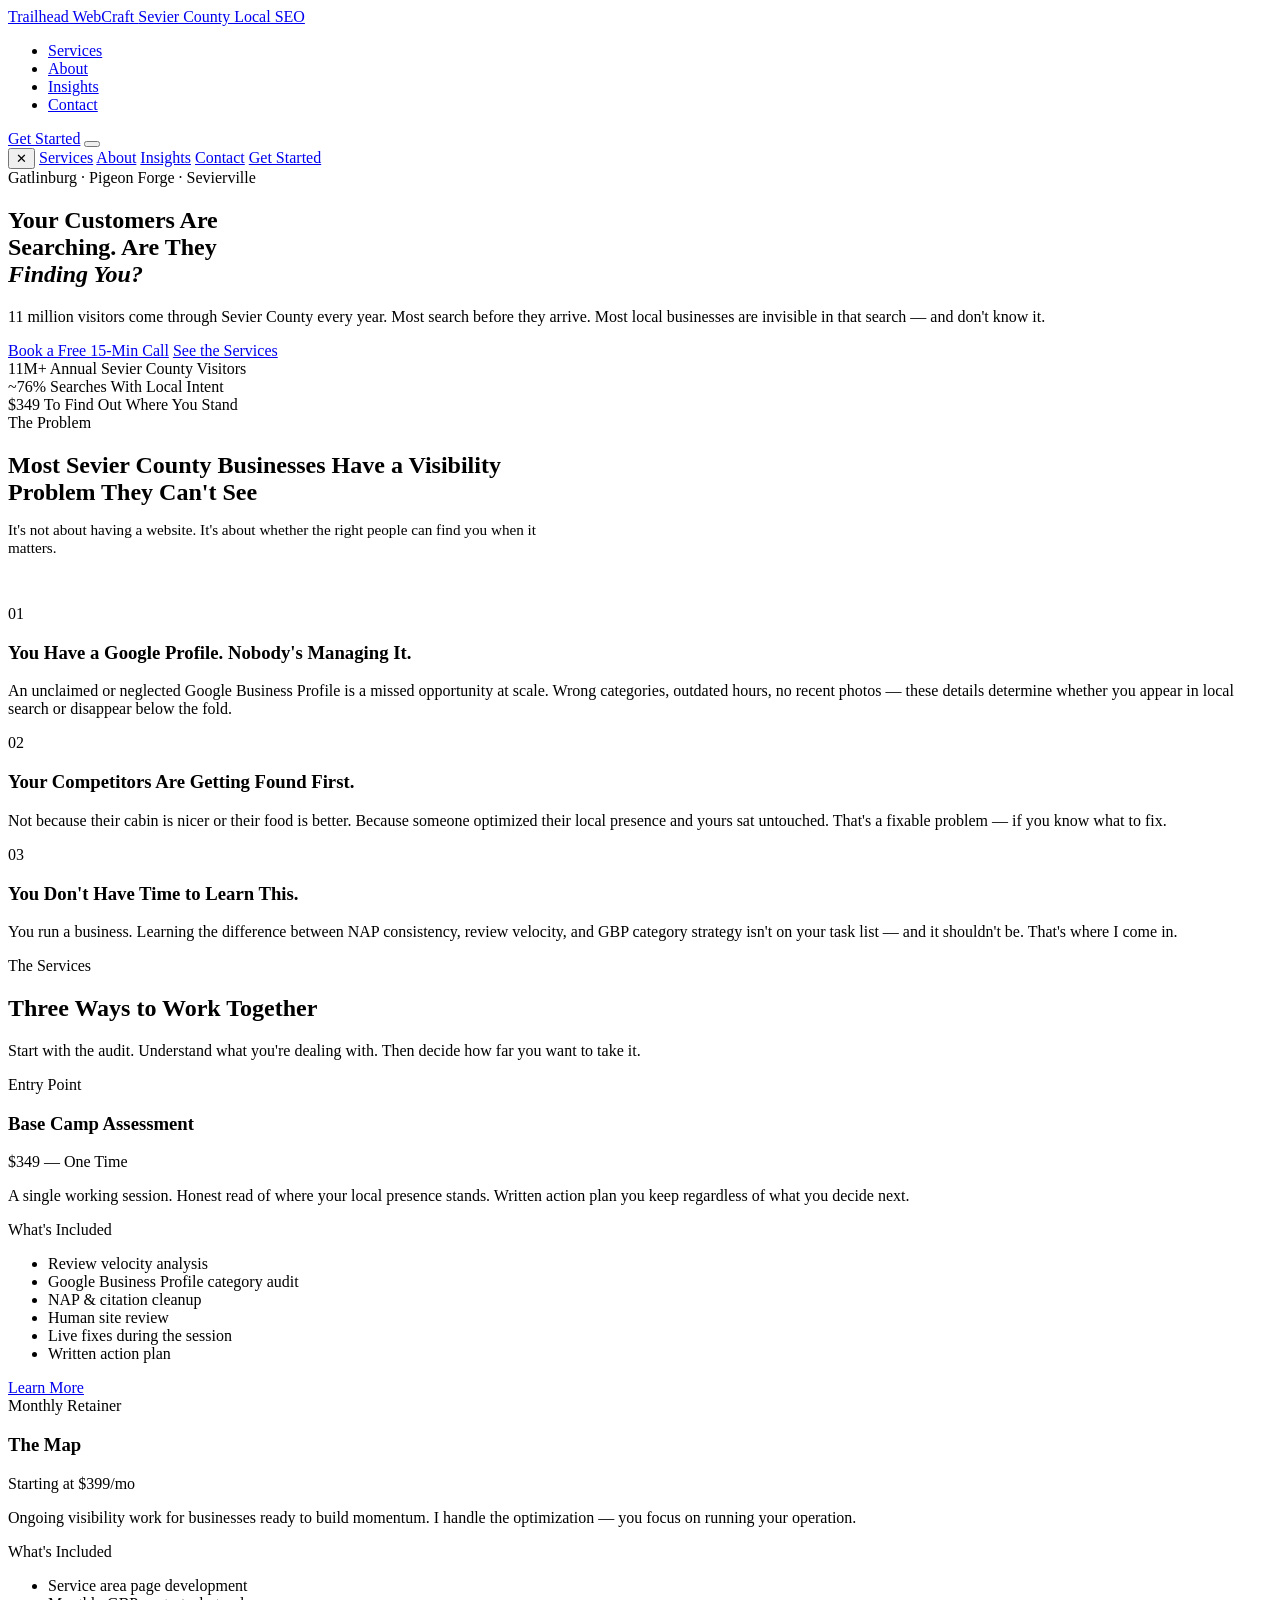
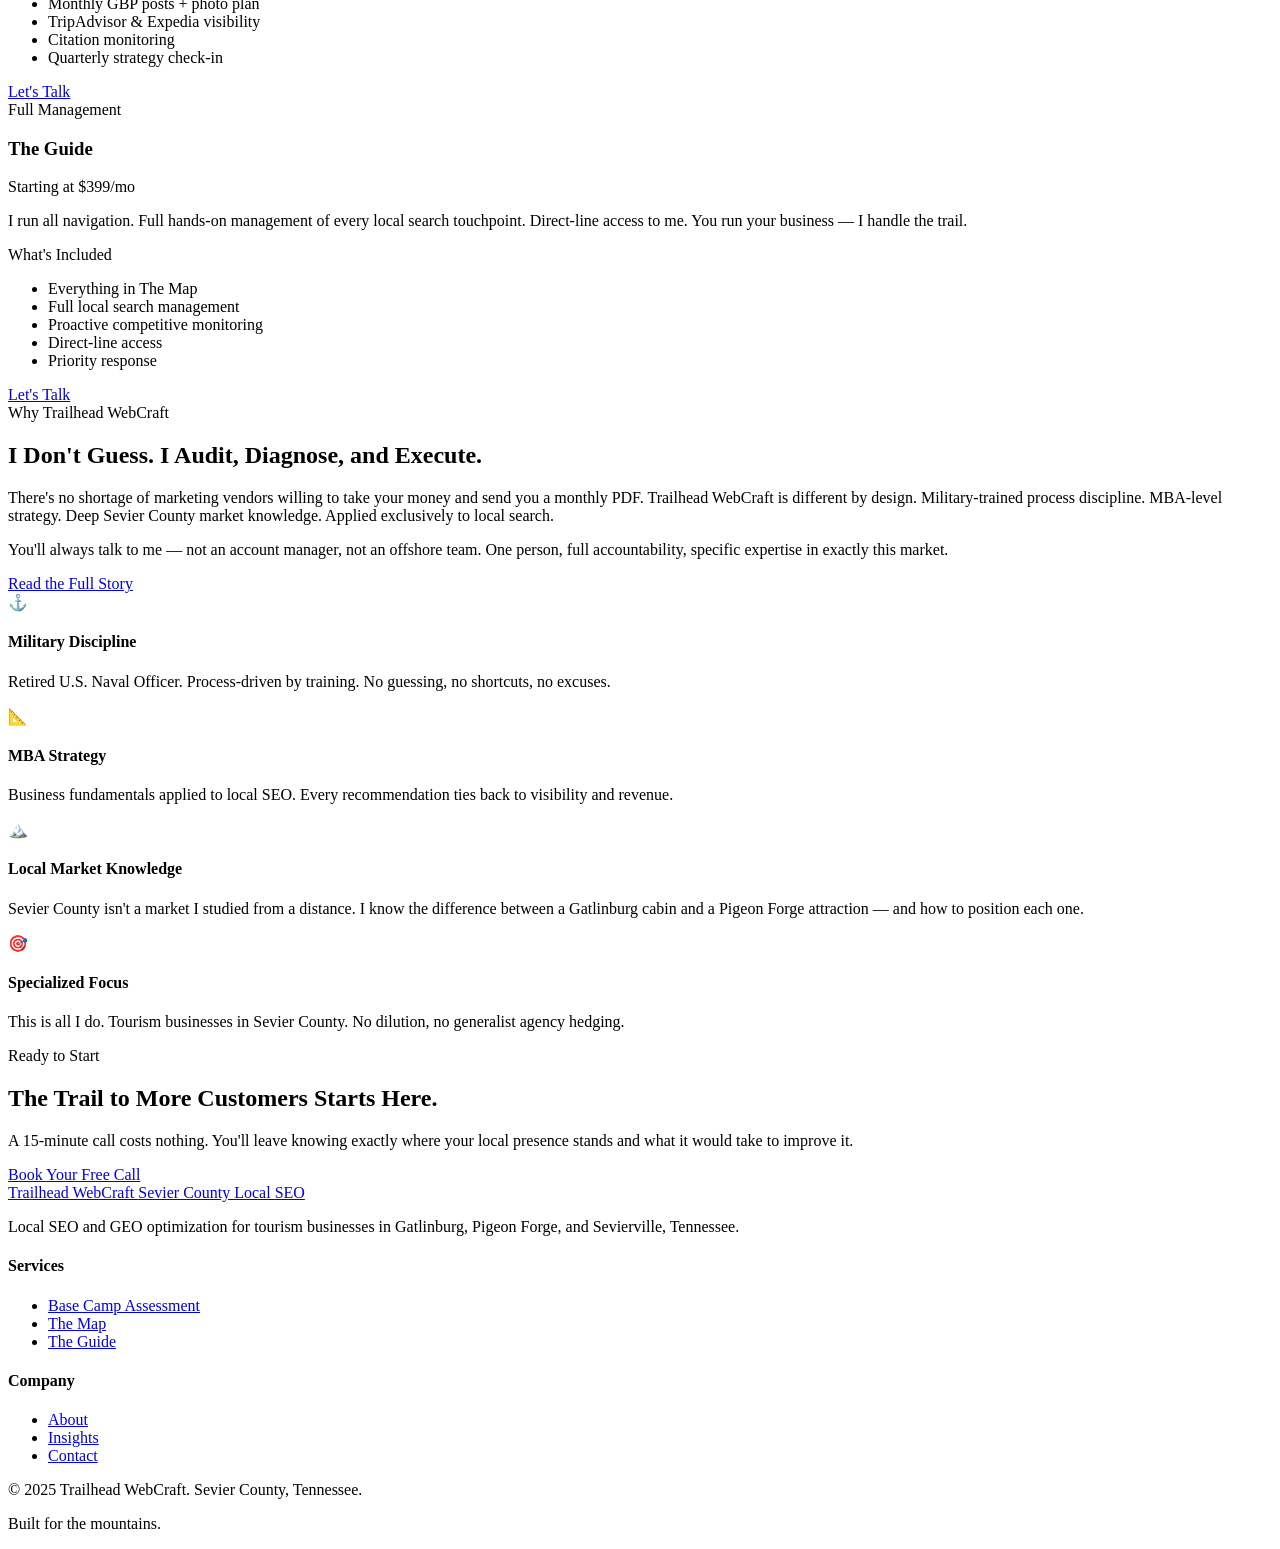
==== index.html @ 280a0643 "Add files via upload" ====
<!DOCTYPE html>
<html lang="en">
<head>
  <meta charset="UTF-8" />
  <meta name="viewport" content="width=device-width, initial-scale=1.0" />

  <!-- =============================================
       SEO Meta Tags
  ============================================== -->
  <title>Trailhead WebCraft | Local SEO for Sevier County Tourism Businesses</title>
  <meta name="description" content="Local SEO and GEO optimization for cabin rentals, restaurants, attractions, and shops in Gatlinburg, Pigeon Forge, and Sevierville. The trail to more customers starts here." />
  <meta name="robots" content="index, follow" />
  <link rel="canonical" href="https://trailheadwebcraft.com/" />

  <!-- Open Graph -->
  <meta property="og:type" content="website" />
  <meta property="og:url" content="https://trailheadwebcraft.com/" />
  <meta property="og:title" content="Trailhead WebCraft | Local SEO for Sevier County Tourism Businesses" />
  <meta property="og:description" content="11 million visitors come through Sevier County every year. Most search before they arrive. Are they finding you? Local SEO built for Gatlinburg, Pigeon Forge, and Sevierville." />
  <meta property="og:image" content="https://trailheadwebcraft.com/assets/og-image.jpg" />

  <!-- Twitter Card -->
  <meta name="twitter:card" content="summary_large_image" />
  <meta name="twitter:title" content="Trailhead WebCraft | Local SEO for Sevier County" />
  <meta name="twitter:description" content="Local SEO and GEO optimization for tourism businesses in Gatlinburg, Pigeon Forge, and Sevierville." />

  <!-- Google Analytics 4 — Replace G-XXXXXXXXXX with your Measurement ID -->
  <!-- 
  <script async src="https://www.googletagmanager.com/gtag/js?id=G-XXXXXXXXXX"></script>
  <script>
    window.dataLayer = window.dataLayer || [];
    function gtag(){dataLayer.push(arguments);}
    gtag('js', new Date());
    gtag('config', 'G-XXXXXXXXXX');
  </script>
  -->

  <!-- Local Business Schema Markup -->
  <script type="application/ld+json">
  {
    "@context": "https://schema.org",
    "@type": "LocalBusiness",
    "name": "Trailhead WebCraft",
    "description": "Local SEO and GEO optimization for tourism businesses in Sevier County, Tennessee.",
    "url": "https://trailheadwebcraft.com",
    "email": "zach@trailheadwebcraft.com",
    "areaServed": [
      { "@type": "City", "name": "Gatlinburg", "addressRegion": "TN" },
      { "@type": "City", "name": "Pigeon Forge", "addressRegion": "TN" },
      { "@type": "City", "name": "Sevierville", "addressRegion": "TN" }
    ],
    "serviceType": [
      "Local SEO",
      "Google Business Profile Optimization",
      "Citation Cleanup",
      "GEO Optimization"
    ],
    "slogan": "The trail to more customers starts here."
  }
  </script>

  <link rel="stylesheet" href="css/style.css" />
</head>
<body>

  <!-- =============================================
       NAVIGATION
  ============================================== -->
  <nav class="nav" role="navigation" aria-label="Main navigation">
    <a href="index.html" class="nav-logo" aria-label="Trailhead WebCraft Home">
      Trailhead WebCraft
      <span>Sevier County Local SEO</span>
    </a>

    <ul class="nav-links" role="list">
      <li><a href="services.html">Services</a></li>
      <li><a href="about.html">About</a></li>
      <li><a href="insights.html">Insights</a></li>
      <li><a href="contact.html">Contact</a></li>
    </ul>

    <a href="contact.html" class="nav-cta">Get Started</a>

    <button class="nav-hamburger" aria-label="Open menu" aria-expanded="false">
      <span></span><span></span><span></span>
    </button>
  </nav>

  <!-- Mobile Nav -->
  <div class="nav-mobile" role="dialog" aria-label="Mobile navigation">
    <button class="nav-mobile-close" aria-label="Close menu">✕</button>
    <a href="services.html">Services</a>
    <a href="about.html">About</a>
    <a href="insights.html">Insights</a>
    <a href="contact.html">Contact</a>
    <a href="contact.html" class="btn btn-primary" style="margin-top: 1rem;">Get Started</a>
  </div>

  <main>

    <!-- =============================================
         HERO
    ============================================== -->
    <section class="hero" aria-label="Hero">
      <div class="hero-topo" aria-hidden="true"></div>
      <div class="hero-topo-2" aria-hidden="true"></div>

      <div class="hero-content">
        <div class="hero-eyebrow fade-up fade-up-1">
          <span class="amber-rule"></span>
          <span class="label-text">Gatlinburg · Pigeon Forge · Sevierville</span>
        </div>

        <h1 class="fade-up fade-up-2">
          Your Customers Are<br />
          Searching. Are They<br />
          <em>Finding You?</em>
        </h1>

        <p class="hero-sub fade-up fade-up-3">
          11 million visitors come through Sevier County every year.
          Most search before they arrive. Most local businesses are invisible
          in that search — and don't know it.
        </p>

        <div class="hero-actions fade-up fade-up-4">
          <a href="contact.html" class="btn btn-primary">Book a Free 15-Min Call</a>
          <a href="services.html" class="btn btn-outline">See the Services</a>
        </div>

        <div class="hero-stat fade-up fade-up-5">
          <div class="hero-stat-item">
            <span class="hero-stat-number">11M+</span>
            <span class="hero-stat-label">Annual Sevier County Visitors</span>
          </div>
          <div class="hero-stat-item">
            <span class="hero-stat-number">~76%</span>
            <span class="hero-stat-label">Searches With Local Intent</span>
          </div>
          <div class="hero-stat-item">
            <span class="hero-stat-number">$349</span>
            <span class="hero-stat-label">To Find Out Where You Stand</span>
          </div>
        </div>
      </div>
    </section>

    <!-- =============================================
         PROBLEM STATEMENT
    ============================================== -->
    <section class="section section--dark" aria-labelledby="problem-heading">
      <div class="container">

        <div class="section-label">
          <span class="amber-rule"></span>
          <span class="label-text">The Problem</span>
        </div>

        <h2 id="problem-heading" class="section-headline" style="color: var(--off-white); max-width: 580px; margin-bottom: 0.5rem;">
          Most Sevier County Businesses Have a Visibility Problem They Can't See
        </h2>
        <p style="color: var(--limestone); font-size: 0.95rem; max-width: 540px; margin-bottom: 3rem;">
          It's not about having a website. It's about whether the right people can find you when it matters.
        </p>

        <div class="problem-grid">

          <div class="problem-card">
            <div class="problem-number">01</div>
            <h3>You Have a Google Profile. Nobody's Managing It.</h3>
            <p>An unclaimed or neglected Google Business Profile is a missed opportunity at scale. Wrong categories, outdated hours, no recent photos — these details determine whether you appear in local search or disappear below the fold.</p>
          </div>

          <div class="problem-card">
            <div class="problem-number">02</div>
            <h3>Your Competitors Are Getting Found First.</h3>
            <p>Not because their cabin is nicer or their food is better. Because someone optimized their local presence and yours sat untouched. That's a fixable problem — if you know what to fix.</p>
          </div>

          <div class="problem-card">
            <div class="problem-number">03</div>
            <h3>You Don't Have Time to Learn This.</h3>
            <p>You run a business. Learning the difference between NAP consistency, review velocity, and GBP category strategy isn't on your task list — and it shouldn't be. That's where I come in.</p>
          </div>

        </div>
      </div>
    </section>

    <!-- =============================================
         SERVICES OVERVIEW
    ============================================== -->
    <section class="section section--mist" aria-labelledby="services-heading">
      <div class="container">

        <div class="section-label">
          <span class="amber-rule"></span>
          <span class="label-text">The Services</span>
        </div>

        <div class="services-intro">
          <h2 id="services-heading" class="section-headline">
            Three Ways to Work Together
          </h2>
          <p class="body-text" style="margin-top: 0.75rem;">
            Start with the audit. Understand what you're dealing with. Then decide how far you want to take it.
          </p>
        </div>

        <div class="services-grid">

          <!-- Base Camp Assessment -->
          <div class="service-card">
            <div class="service-tag">Entry Point</div>
            <h3>Base Camp Assessment</h3>
            <div class="service-price">$349 — One Time</div>
            <p>A single working session. Honest read of where your local presence stands. Written action plan you keep regardless of what you decide next.</p>
            <div class="service-includes">What's Included</div>
            <ul class="service-list">
              <li>Review velocity analysis</li>
              <li>Google Business Profile category audit</li>
              <li>NAP &amp; citation cleanup</li>
              <li>Human site review</li>
              <li>Live fixes during the session</li>
              <li>Written action plan</li>
            </ul>
            <a href="services.html#base-camp" class="btn btn-dark">Learn More</a>
          </div>

          <!-- The Map -->
          <div class="service-card service-card--featured">
            <div class="service-tag">Monthly Retainer</div>
            <h3>The Map</h3>
            <div class="service-price">Starting at $399/mo</div>
            <p>Ongoing visibility work for businesses ready to build momentum. I handle the optimization — you focus on running your operation.</p>
            <div class="service-includes">What's Included</div>
            <ul class="service-list">
              <li>Service area page development</li>
              <li>Monthly GBP posts + photo plan</li>
              <li>TripAdvisor &amp; Expedia visibility</li>
              <li>Citation monitoring</li>
              <li>Quarterly strategy check-in</li>
            </ul>
            <a href="contact.html" class="btn btn-primary">Let's Talk</a>
          </div>

          <!-- The Guide -->
          <div class="service-card">
            <div class="service-tag">Full Management</div>
            <h3>The Guide</h3>
            <div class="service-price">Starting at $399/mo</div>
            <p>I run all navigation. Full hands-on management of every local search touchpoint. Direct-line access to me. You run your business — I handle the trail.</p>
            <div class="service-includes">What's Included</div>
            <ul class="service-list">
              <li>Everything in The Map</li>
              <li>Full local search management</li>
              <li>Proactive competitive monitoring</li>
              <li>Direct-line access</li>
              <li>Priority response</li>
            </ul>
            <a href="contact.html" class="btn btn-dark">Let's Talk</a>
          </div>

        </div>
      </div>
    </section>

    <!-- =============================================
         TRUST / CREDENTIALS
    ============================================== -->
    <section class="section trust-section" aria-labelledby="trust-heading">
      <div class="trust-topo" aria-hidden="true"></div>
      <div class="container">
        <div class="trust-grid">

          <div class="trust-statement">
            <div class="section-label">
              <span class="amber-rule"></span>
              <span class="label-text">Why Trailhead WebCraft</span>
            </div>
            <h2 id="trust-heading">
              I Don't Guess. I Audit, Diagnose, and Execute.
            </h2>
            <p>
              There's no shortage of marketing vendors willing to take your money and send you a monthly PDF. Trailhead WebCraft is different by design. Military-trained process discipline. MBA-level strategy. Deep Sevier County market knowledge. Applied exclusively to local search.
            </p>
            <p>
              You'll always talk to me — not an account manager, not an offshore team. One person, full accountability, specific expertise in exactly this market.
            </p>
            <a href="about.html" class="btn btn-outline">Read the Full Story</a>
          </div>

          <div class="trust-credentials">
            <div class="credential-item">
              <div class="credential-icon">⚓</div>
              <div class="credential-text">
                <h4>Military Discipline</h4>
                <p>Retired U.S. Naval Officer. Process-driven by training. No guessing, no shortcuts, no excuses.</p>
              </div>
            </div>
            <div class="credential-item">
              <div class="credential-icon">📐</div>
              <div class="credential-text">
                <h4>MBA Strategy</h4>
                <p>Business fundamentals applied to local SEO. Every recommendation ties back to visibility and revenue.</p>
              </div>
            </div>
            <div class="credential-item">
              <div class="credential-icon">🏔️</div>
              <div class="credential-text">
                <h4>Local Market Knowledge</h4>
                <p>Sevier County isn't a market I studied from a distance. I know the difference between a Gatlinburg cabin and a Pigeon Forge attraction — and how to position each one.</p>
              </div>
            </div>
            <div class="credential-item">
              <div class="credential-icon">🎯</div>
              <div class="credential-text">
                <h4>Specialized Focus</h4>
                <p>This is all I do. Tourism businesses in Sevier County. No dilution, no generalist agency hedging.</p>
              </div>
            </div>
          </div>

        </div>
      </div>
    </section>

    <!-- =============================================
         FINAL CTA
    ============================================== -->
    <section class="cta-section" aria-labelledby="cta-heading">
      <div class="cta-content">
        <div class="section-label" style="justify-content: center; margin-bottom: 1.25rem;">
          <span class="amber-rule" style="background: var(--summit-green); opacity: 0.4;"></span>
          <span class="label-text" style="color: var(--summit-green);">Ready to Start</span>
        </div>
        <h2 id="cta-heading">The Trail to More Customers Starts Here.</h2>
        <p>
          A 15-minute call costs nothing. You'll leave knowing exactly where your local presence stands and what it would take to improve it.
        </p>
        <a href="contact.html" class="btn btn-dark">Book Your Free Call</a>
      </div>
    </section>

  </main>

  <!-- =============================================
       FOOTER
  ============================================== -->
  <footer class="footer" role="contentinfo">
    <div class="footer-grid">
      <div class="footer-brand">
        <a href="index.html" class="nav-logo">
          Trailhead WebCraft
          <span>Sevier County Local SEO</span>
        </a>
        <p>Local SEO and GEO optimization for tourism businesses in Gatlinburg, Pigeon Forge, and Sevierville, Tennessee.</p>
      </div>
      <div class="footer-col">
        <h4>Services</h4>
        <ul>
          <li><a href="services.html#base-camp">Base Camp Assessment</a></li>
          <li><a href="services.html#the-map">The Map</a></li>
          <li><a href="services.html#the-guide">The Guide</a></li>
        </ul>
      </div>
      <div class="footer-col">
        <h4>Company</h4>
        <ul>
          <li><a href="about.html">About</a></li>
          <li><a href="insights.html">Insights</a></li>
          <li><a href="contact.html">Contact</a></li>
        </ul>
      </div>
    </div>
    <div class="footer-bottom">
      <p>© 2025 Trailhead WebCraft. Sevier County, Tennessee.</p>
      <div class="amber-line"></div>
      <p>Built for the mountains.</p>
    </div>
  </footer>

  <script src="js/main.js"></script>
</body>
</html>
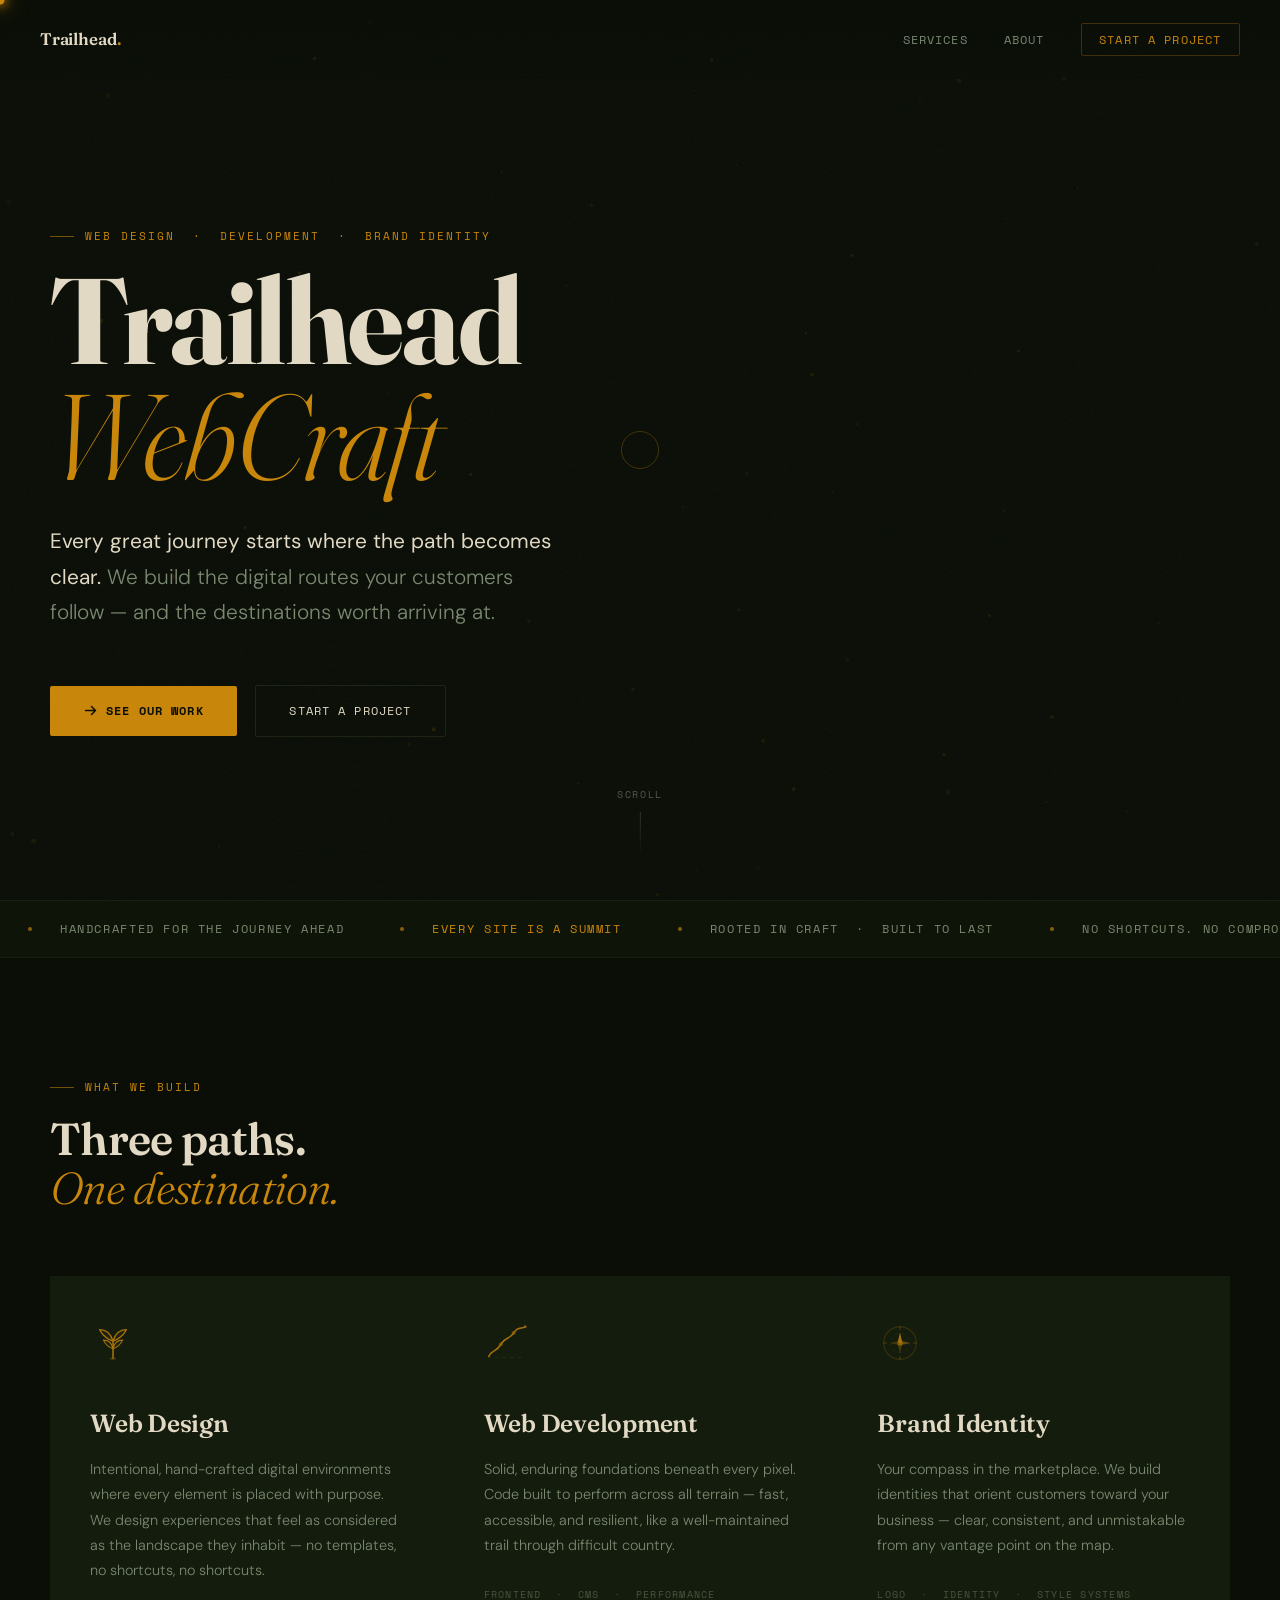
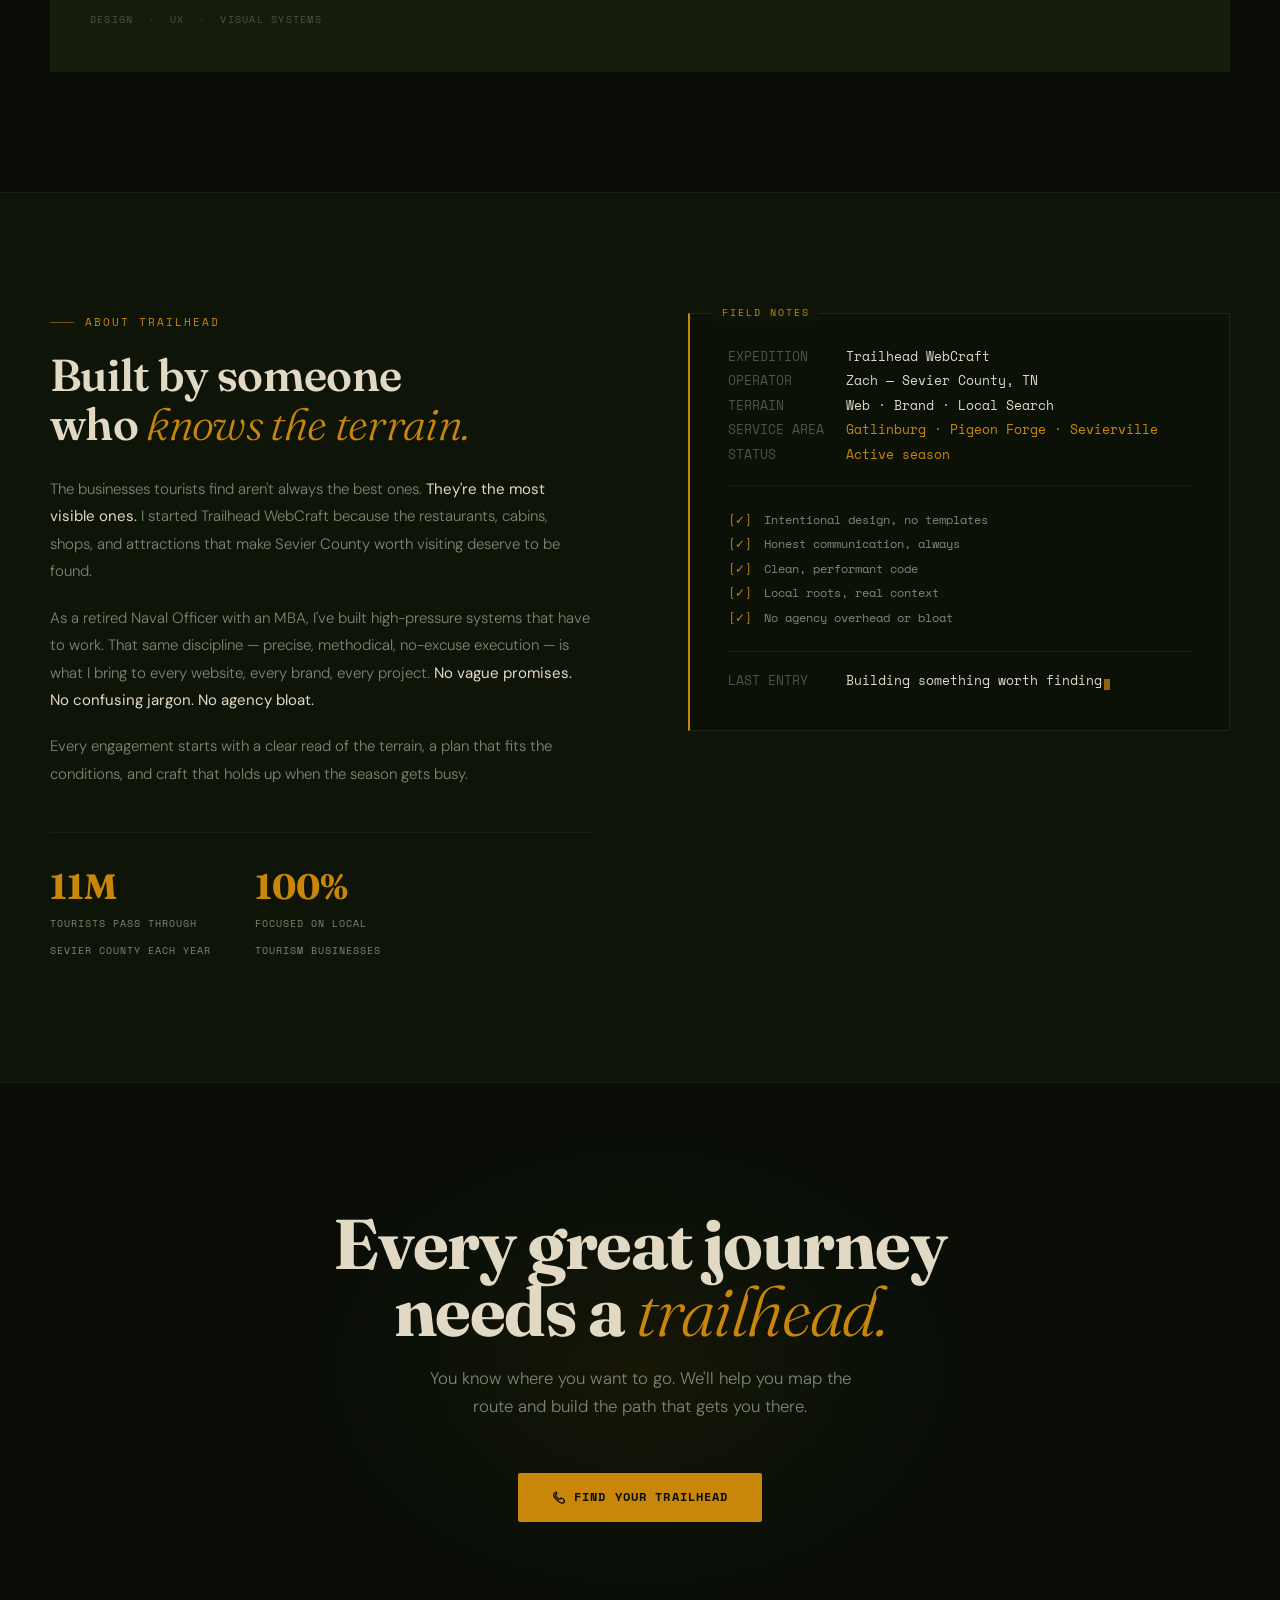
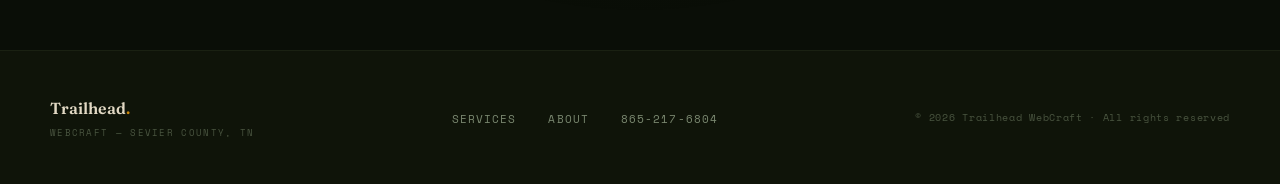
==== commit 034b1e6d: "Create index.html" ====
--- a/index.html
+++ b/index.html
@@ -1,385 +1,1352 @@
 <!DOCTYPE html>
 <html lang="en">
 <head>
-  <meta charset="UTF-8" />
-  <meta name="viewport" content="width=device-width, initial-scale=1.0" />
-
-  <!-- =============================================
-       SEO Meta Tags
-  ============================================== -->
-  <title>Trailhead WebCraft | Local SEO for Sevier County Tourism Businesses</title>
-  <meta name="description" content="Local SEO and GEO optimization for cabin rentals, restaurants, attractions, and shops in Gatlinburg, Pigeon Forge, and Sevierville. The trail to more customers starts here." />
-  <meta name="robots" content="index, follow" />
-  <link rel="canonical" href="https://trailheadwebcraft.com/" />
-
-  <!-- Open Graph -->
-  <meta property="og:type" content="website" />
-  <meta property="og:url" content="https://trailheadwebcraft.com/" />
-  <meta property="og:title" content="Trailhead WebCraft | Local SEO for Sevier County Tourism Businesses" />
-  <meta property="og:description" content="11 million visitors come through Sevier County every year. Most search before they arrive. Are they finding you? Local SEO built for Gatlinburg, Pigeon Forge, and Sevierville." />
-  <meta property="og:image" content="https://trailheadwebcraft.com/assets/og-image.jpg" />
-
-  <!-- Twitter Card -->
-  <meta name="twitter:card" content="summary_large_image" />
-  <meta name="twitter:title" content="Trailhead WebCraft | Local SEO for Sevier County" />
-  <meta name="twitter:description" content="Local SEO and GEO optimization for tourism businesses in Gatlinburg, Pigeon Forge, and Sevierville." />
-
-  <!-- Google Analytics 4 — Replace G-XXXXXXXXXX with your Measurement ID -->
-  <!-- 
-  <script async src="https://www.googletagmanager.com/gtag/js?id=G-XXXXXXXXXX"></script>
-  <script>
-    window.dataLayer = window.dataLayer || [];
-    function gtag(){dataLayer.push(arguments);}
-    gtag('js', new Date());
-    gtag('config', 'G-XXXXXXXXXX');
-  </script>
-  -->
-
-  <!-- Local Business Schema Markup -->
-  <script type="application/ld+json">
-  {
-    "@context": "https://schema.org",
-    "@type": "LocalBusiness",
-    "name": "Trailhead WebCraft",
-    "description": "Local SEO and GEO optimization for tourism businesses in Sevier County, Tennessee.",
-    "url": "https://trailheadwebcraft.com",
-    "email": "zach@trailheadwebcraft.com",
-    "areaServed": [
-      { "@type": "City", "name": "Gatlinburg", "addressRegion": "TN" },
-      { "@type": "City", "name": "Pigeon Forge", "addressRegion": "TN" },
-      { "@type": "City", "name": "Sevierville", "addressRegion": "TN" }
-    ],
-    "serviceType": [
-      "Local SEO",
-      "Google Business Profile Optimization",
-      "Citation Cleanup",
-      "GEO Optimization"
-    ],
-    "slogan": "The trail to more customers starts here."
-  }
-  </script>
-
-  <link rel="stylesheet" href="css/style.css" />
+  <meta charset="UTF-8">
+  <meta name="viewport" content="width=device-width, initial-scale=1.0">
+  <title>Trailhead WebCraft — Web Design &amp; Development Studio</title>
+  <meta name="description" content="Trailhead WebCraft builds intentional websites, brand identities, and digital paths for businesses that deserve to be found. Based in Sevier County, TN.">
+  <link rel="preconnect" href="https://fonts.googleapis.com">
+  <link rel="preconnect" href="https://fonts.gstatic.com" crossorigin>
+  <link href="https://fonts.googleapis.com/css2?family=Fraunces:ital,opsz,wght@0,9..144,300;0,9..144,400;0,9..144,600;0,9..144,700;1,9..144,300;1,9..144,400;1,9..144,600&family=Space+Mono:ital,wght@0,400;0,700;1,400&family=DM+Sans:ital,opsz,wght@0,9..40,300;0,9..40,400;0,9..40,500;1,9..40,300&display=swap" rel="stylesheet">
+  <style>
+    /* ─────────────────────────────────────────
+       RESET & CUSTOM PROPERTIES
+    ───────────────────────────────────────── */
+    *, *::before, *::after {
+      box-sizing: border-box;
+      margin: 0;
+      padding: 0;
+    }
+
+    :root {
+      --bg:          #0a0e07;
+      --bg-surface:  #0f1409;
+      --bg-card:     #141c0d;
+      --bg-card-hover: #1a2412;
+      --text:        #e2d9c4;
+      --text-muted:  #7a8870;
+      --text-faint:  #4a5540;
+      --accent:      #c8860a;
+      --accent-light:#e09c1a;
+      --accent-glow: rgba(200, 134, 10, 0.18);
+      --moss:        #3a5830;
+      --moss-light:  #527046;
+      --border:      rgba(90, 115, 70, 0.14);
+      --border-mid:  rgba(90, 115, 70, 0.22);
+      --border-accent: rgba(200, 134, 10, 0.28);
+    }
+
+    html {
+      scroll-behavior: smooth;
+      font-size: 16px;
+    }
+
+    body {
+      background-color: var(--bg);
+      color: var(--text);
+      font-family: 'DM Sans', sans-serif;
+      font-weight: 300;
+      line-height: 1.65;
+      overflow-x: hidden;
+      cursor: none;
+      -webkit-font-smoothing: antialiased;
+    }
+
+    a {
+      color: inherit;
+      text-decoration: none;
+    }
+
+    /* ─────────────────────────────────────────
+       CUSTOM CURSOR
+    ───────────────────────────────────────── */
+    .cursor-dot {
+      position: fixed;
+      width: 9px;
+      height: 9px;
+      border-radius: 50%;
+      background: var(--accent);
+      pointer-events: none;
+      z-index: 9999;
+      transform: translate(-50%, -50%);
+      box-shadow:
+        0 0 8px 3px rgba(200, 134, 10, 0.5),
+        0 0 22px 8px rgba(200, 134, 10, 0.18);
+      transition: width 0.15s ease, height 0.15s ease;
+    }
+
+    .cursor-ring {
+      position: fixed;
+      width: 38px;
+      height: 38px;
+      border-radius: 50%;
+      border: 1px solid rgba(200, 134, 10, 0.3);
+      pointer-events: none;
+      z-index: 9998;
+      transform: translate(-50%, -50%);
+      transition: width 0.25s ease, height 0.25s ease, border-color 0.25s ease;
+    }
+
+    .cursor-dot.is-hovering {
+      width: 14px;
+      height: 14px;
+    }
+
+    .cursor-ring.is-hovering {
+      width: 52px;
+      height: 52px;
+      border-color: rgba(200, 134, 10, 0.5);
+    }
+
+    /* ─────────────────────────────────────────
+       ATMOSPHERIC BACKGROUND
+    ───────────────────────────────────────── */
+    .bg-layer {
+      position: fixed;
+      inset: 0;
+      z-index: 0;
+      pointer-events: none;
+    }
+
+    #topo-canvas {
+      position: fixed;
+      inset: 0;
+      z-index: 0;
+      pointer-events: none;
+      opacity: 0.065;
+    }
+
+    #particle-canvas {
+      position: fixed;
+      inset: 0;
+      z-index: 0;
+      pointer-events: none;
+      opacity: 0.22;
+    }
+
+    /* Organic grain overlay */
+    .grain-overlay {
+      position: fixed;
+      inset: 0;
+      z-index: 1;
+      pointer-events: none;
+      opacity: 0.032;
+      background-image:
+        url("data:image/svg+xml,%3Csvg xmlns='http://www.w3.org/2000/svg' width='300' height='300'%3E%3Cfilter id='n'%3E%3CfeTurbulence type='fractalNoise' baseFrequency='0.85' numOctaves='4' stitchTiles='stitch'/%3E%3C/filter%3E%3Crect width='300' height='300' filter='url(%23n)' opacity='1'/%3E%3C/svg%3E");
+      background-size: 300px 300px;
+    }
+
+    /* ─────────────────────────────────────────
+       GLOBAL LAYOUT
+    ───────────────────────────────────────── */
+    .container {
+      max-width: 1180px;
+      margin: 0 auto;
+      padding: 0 2.5rem;
+    }
+
+    section {
+      position: relative;
+      z-index: 2;
+    }
+
+    /* ─────────────────────────────────────────
+       SCROLL REVEAL
+    ───────────────────────────────────────── */
+    .reveal {
+      opacity: 0;
+      transform: translateY(28px);
+      transition: opacity 0.75s cubic-bezier(0.22, 1, 0.36, 1),
+                  transform 0.75s cubic-bezier(0.22, 1, 0.36, 1);
+    }
+
+    .reveal.visible {
+      opacity: 1;
+      transform: translateY(0);
+    }
+
+    .reveal.d1 { transition-delay: 0.08s; }
+    .reveal.d2 { transition-delay: 0.16s; }
+    .reveal.d3 { transition-delay: 0.24s; }
+    .reveal.d4 { transition-delay: 0.32s; }
+
+    /* ─────────────────────────────────────────
+       NAVIGATION
+    ───────────────────────────────────────── */
+    nav {
+      position: fixed;
+      top: 0;
+      left: 0;
+      right: 0;
+      z-index: 100;
+      padding: 1.6rem 2.5rem;
+      display: flex;
+      align-items: center;
+      justify-content: space-between;
+      background: linear-gradient(180deg, rgba(10, 14, 7, 0.88) 0%, transparent 100%);
+    }
+
+    .nav-wordmark {
+      font-family: 'Fraunces', serif;
+      font-size: 1.05rem;
+      font-weight: 600;
+      letter-spacing: -0.01em;
+      color: var(--text);
+    }
+
+    .nav-wordmark .dot {
+      color: var(--accent);
+    }
+
+    .nav-links {
+      display: flex;
+      align-items: center;
+      gap: 2.25rem;
+      list-style: none;
+    }
+
+    .nav-links a {
+      font-family: 'Space Mono', monospace;
+      font-size: 0.72rem;
+      letter-spacing: 0.1em;
+      text-transform: uppercase;
+      color: var(--text-muted);
+      transition: color 0.2s ease;
+    }
+
+    .nav-links a:hover {
+      color: var(--text);
+    }
+
+    .nav-cta-link {
+      border: 1px solid var(--border-accent) !important;
+      color: var(--accent) !important;
+      padding: 0.45rem 1.1rem;
+      border-radius: 2px;
+      transition: background 0.2s ease, color 0.2s ease !important;
+    }
+
+    .nav-cta-link:hover {
+      background: var(--accent-glow) !important;
+    }
+
+    /* ─────────────────────────────────────────
+       BUTTONS
+    ───────────────────────────────────────── */
+    .btn {
+      display: inline-flex;
+      align-items: center;
+      gap: 0.6rem;
+      font-family: 'Space Mono', monospace;
+      font-size: 0.78rem;
+      letter-spacing: 0.09em;
+      text-transform: uppercase;
+      padding: 0.9rem 2.1rem;
+      border-radius: 2px;
+      border: none;
+      cursor: none;
+      transition: transform 0.2s ease, background 0.2s ease,
+                  border-color 0.2s ease, color 0.2s ease;
+    }
+
+    .btn:hover {
+      transform: translateY(-2px);
+    }
+
+    .btn-fill {
+      background: var(--accent);
+      color: #0a0e07;
+      font-weight: 700;
+    }
+
+    .btn-fill:hover {
+      background: var(--accent-light);
+    }
+
+    .btn-outline {
+      background: transparent;
+      color: var(--text);
+      border: 1px solid var(--border-mid);
+    }
+
+    .btn-outline:hover {
+      border-color: rgba(200, 134, 10, 0.45);
+      color: var(--accent);
+    }
+
+    /* ─────────────────────────────────────────
+       SECTION LABELS & HEADINGS
+    ───────────────────────────────────────── */
+    .eyebrow {
+      display: flex;
+      align-items: center;
+      gap: 0.7rem;
+      font-family: 'Space Mono', monospace;
+      font-size: 0.7rem;
+      letter-spacing: 0.18em;
+      text-transform: uppercase;
+      color: var(--accent);
+      margin-bottom: 1.1rem;
+    }
+
+    .eyebrow::before {
+      content: '';
+      display: block;
+      width: 24px;
+      height: 1px;
+      background: var(--accent);
+      opacity: 0.55;
+      flex-shrink: 0;
+    }
+
+    .display-heading {
+      font-family: 'Fraunces', serif;
+      font-weight: 700;
+      letter-spacing: -0.02em;
+      line-height: 0.95;
+    }
+
+    .display-heading em,
+    .section-heading em {
+      font-style: italic;
+      color: var(--accent);
+      font-weight: 300;
+    }
+
+    .section-heading {
+      font-family: 'Fraunces', serif;
+      font-size: clamp(2rem, 3.5vw, 3rem);
+      font-weight: 600;
+      letter-spacing: -0.015em;
+      line-height: 1.1;
+    }
+
+    /* ─────────────────────────────────────────
+       ① HERO
+    ───────────────────────────────────────── */
+    #hero {
+      min-height: 100vh;
+      display: flex;
+      flex-direction: column;
+      justify-content: center;
+      padding: 9rem 2.5rem 5rem;
+    }
+
+    .hero-inner {
+      max-width: 1180px;
+      margin: 0 auto;
+      width: 100%;
+    }
+
+    .hero-title {
+      font-size: clamp(4rem, 9.5vw, 9.5rem);
+      margin-bottom: 0.08em;
+    }
+
+    .hero-tagline {
+      font-size: clamp(1rem, 1.8vw, 1.3rem);
+      font-weight: 300;
+      color: var(--text-muted);
+      max-width: 520px;
+      margin: 1.8rem 0 3.5rem;
+      line-height: 1.7;
+    }
+
+    .hero-tagline strong {
+      color: var(--text);
+      font-weight: 400;
+    }
+
+    .hero-actions {
+      display: flex;
+      align-items: center;
+      gap: 1.1rem;
+      flex-wrap: wrap;
+    }
+
+    .hero-scroll {
+      position: absolute;
+      bottom: 2.75rem;
+      left: 50%;
+      transform: translateX(-50%);
+      display: flex;
+      flex-direction: column;
+      align-items: center;
+      gap: 0.55rem;
+      opacity: 0.35;
+      z-index: 2;
+    }
+
+    .hero-scroll span {
+      font-family: 'Space Mono', monospace;
+      font-size: 0.6rem;
+      letter-spacing: 0.18em;
+      text-transform: uppercase;
+    }
+
+    .scroll-rod {
+      width: 1px;
+      height: 44px;
+      background: linear-gradient(to bottom, var(--text-muted), transparent);
+      animation: rodPulse 2.2s ease-in-out infinite;
+    }
+
+    @keyframes rodPulse {
+      0%, 100% { opacity: 0.5; transform: scaleY(1); }
+      50%       { opacity: 1;   transform: scaleY(1.15); }
+    }
+
+    /* ─────────────────────────────────────────
+       ② MARQUEE STRIP
+    ───────────────────────────────────────── */
+    .marquee-section {
+      position: relative;
+      z-index: 2;
+      overflow: hidden;
+      background: var(--bg-surface);
+      border-top: 1px solid var(--border);
+      border-bottom: 1px solid var(--border);
+    }
+
+    .marquee-track {
+      display: flex;
+      width: max-content;
+      animation: marquee 50s linear infinite;
+      padding: 1.15rem 0;
+    }
+
+    .marquee-item {
+      display: flex;
+      align-items: center;
+      gap: 1.75rem;
+      padding: 0 1.75rem;
+      white-space: nowrap;
+      font-family: 'Space Mono', monospace;
+      font-size: 0.72rem;
+      letter-spacing: 0.14em;
+      text-transform: uppercase;
+      color: var(--text-muted);
+    }
+
+    .marquee-item .pip {
+      width: 4px;
+      height: 4px;
+      border-radius: 50%;
+      background: var(--accent);
+      flex-shrink: 0;
+      opacity: 0.65;
+    }
+
+    .marquee-item .hl {
+      color: var(--accent);
+    }
+
+    @keyframes marquee {
+      from { transform: translateX(0); }
+      to   { transform: translateX(-50%); }
+    }
+
+    /* ─────────────────────────────────────────
+       ③ SERVICES
+    ───────────────────────────────────────── */
+    #services {
+      padding: 7.5rem 2.5rem;
+    }
+
+    .services-header {
+      max-width: 1180px;
+      margin: 0 auto 4rem;
+    }
+
+    .services-grid {
+      max-width: 1180px;
+      margin: 0 auto;
+      display: grid;
+      grid-template-columns: repeat(3, 1fr);
+      gap: 1px;
+      background: var(--border);
+    }
+
+    .service-card {
+      background: var(--bg-card);
+      padding: 2.75rem 2.5rem;
+      position: relative;
+      overflow: hidden;
+      transition: background 0.3s ease;
+    }
+
+    /* Warm sweep on hover — bottom border */
+    .service-card::after {
+      content: '';
+      position: absolute;
+      bottom: 0;
+      left: 0;
+      right: 0;
+      height: 2px;
+      background: linear-gradient(90deg, transparent, var(--accent), transparent);
+      transform: scaleX(0);
+      transform-origin: center;
+      transition: transform 0.45s cubic-bezier(0.22, 1, 0.36, 1);
+    }
+
+    .service-card:hover {
+      background: var(--bg-card-hover);
+    }
+
+    .service-card:hover::after {
+      transform: scaleX(1);
+    }
+
+    .service-icon {
+      width: 46px;
+      height: 46px;
+      color: var(--accent);
+      margin-bottom: 1.75rem;
+      opacity: 0.82;
+    }
+
+    .service-name {
+      font-family: 'Fraunces', serif;
+      font-size: 1.55rem;
+      font-weight: 600;
+      letter-spacing: -0.01em;
+      margin-bottom: 0.85rem;
+    }
+
+    .service-desc {
+      font-size: 0.9rem;
+      color: var(--text-muted);
+      line-height: 1.75;
+      margin-bottom: 1.75rem;
+    }
+
+    .service-tags {
+      font-family: 'Space Mono', monospace;
+      font-size: 0.65rem;
+      letter-spacing: 0.12em;
+      text-transform: uppercase;
+      color: var(--text-faint);
+    }
+
+    /* ─────────────────────────────────────────
+       ④ ABOUT
+    ───────────────────────────────────────── */
+    #about {
+      padding: 7.5rem 2.5rem;
+      background: var(--bg-surface);
+      border-top: 1px solid var(--border);
+    }
+
+    .about-grid {
+      max-width: 1180px;
+      margin: 0 auto;
+      display: grid;
+      grid-template-columns: 1fr 1fr;
+      gap: 6rem;
+      align-items: start;
+    }
+
+    .about-body {
+      font-size: 0.94rem;
+      color: var(--text-muted);
+      line-height: 1.82;
+    }
+
+    .about-body p + p {
+      margin-top: 1.2rem;
+    }
+
+    .about-body strong {
+      color: var(--text);
+      font-weight: 400;
+    }
+
+    .about-heading {
+      margin-bottom: 1.75rem;
+    }
+
+    .about-stats {
+      display: flex;
+      gap: 2.75rem;
+      margin-top: 2.75rem;
+      padding-top: 2.25rem;
+      border-top: 1px solid var(--border);
+    }
+
+    .stat-val {
+      display: block;
+      font-family: 'Fraunces', serif;
+      font-size: 2.2rem;
+      font-weight: 700;
+      color: var(--accent);
+      line-height: 1;
+      margin-bottom: 0.3rem;
+    }
+
+    .stat-label {
+      font-family: 'Space Mono', monospace;
+      font-size: 0.62rem;
+      letter-spacing: 0.1em;
+      text-transform: uppercase;
+      color: var(--text-muted);
+      line-height: 1.5;
+    }
+
+    /* ── Field Notes Panel ── */
+    .field-notes {
+      border: 1px solid var(--border-mid);
+      border-left: 2px solid var(--accent);
+      background: #0c1108;
+      padding: 2.1rem 2.25rem 2.1rem 2.4rem;
+      font-family: 'Space Mono', monospace;
+      position: relative;
+    }
+
+    .field-notes-label {
+      position: absolute;
+      top: -0.62rem;
+      left: 1.4rem;
+      background: var(--bg-surface);
+      padding: 0 0.6rem;
+      font-family: 'Space Mono', monospace;
+      font-size: 0.62rem;
+      letter-spacing: 0.2em;
+      text-transform: uppercase;
+      color: var(--accent);
+    }
+
+    .fn-row {
+      display: flex;
+      gap: 0.5rem;
+      font-size: 0.79rem;
+      line-height: 1.45;
+      margin-bottom: 0.38rem;
+    }
+
+    .fn-key {
+      color: var(--text-faint);
+      width: 110px;
+      flex-shrink: 0;
+    }
+
+    .fn-val {
+      color: var(--text);
+    }
+
+    .fn-val.amber {
+      color: var(--accent);
+    }
+
+    .fn-divider {
+      border: none;
+      border-top: 1px solid var(--border);
+      margin: 1.3rem 0;
+    }
+
+    .fn-check-list {
+      font-size: 0.77rem;
+      line-height: 2;
+    }
+
+    .fn-check-item {
+      display: flex;
+      align-items: center;
+      gap: 0.7rem;
+      color: var(--text-muted);
+    }
+
+    .fn-check-mark {
+      color: var(--accent);
+      flex-shrink: 0;
+    }
+
+    .cursor-blink {
+      display: inline-block;
+      width: 0.48em;
+      height: 0.88em;
+      background: var(--accent);
+      opacity: 0.7;
+      vertical-align: text-bottom;
+      margin-left: 0.12em;
+      animation: blink 1.15s step-end infinite;
+    }
+
+    @keyframes blink {
+      50% { opacity: 0; }
+    }
+
+    /* ─────────────────────────────────────────
+       ⑤ CTA BAND
+    ───────────────────────────────────────── */
+    #cta {
+      padding: 8rem 2.5rem;
+      text-align: center;
+      position: relative;
+      border-top: 1px solid var(--border);
+      overflow: hidden;
+    }
+
+    #cta::before {
+      content: '';
+      position: absolute;
+      top: 50%;
+      left: 50%;
+      transform: translate(-50%, -50%);
+      width: 700px;
+      height: 500px;
+      background: radial-gradient(ellipse at center,
+        rgba(200, 134, 10, 0.07) 0%,
+        rgba(58, 88, 48, 0.04) 45%,
+        transparent 70%);
+      pointer-events: none;
+    }
+
+    .cta-content {
+      position: relative;
+      z-index: 1;
+    }
+
+    .cta-headline {
+      font-size: clamp(2.4rem, 5.5vw, 5rem);
+      margin-bottom: 1.2rem;
+    }
+
+    .cta-sub {
+      font-size: 1.05rem;
+      color: var(--text-muted);
+      max-width: 440px;
+      margin: 0 auto 3.25rem;
+      line-height: 1.7;
+    }
+
+    /* ─────────────────────────────────────────
+       ⑥ FOOTER
+    ───────────────────────────────────────── */
+    footer {
+      padding: 2.75rem 2.5rem;
+      background: var(--bg-surface);
+      border-top: 1px solid var(--border);
+      position: relative;
+      z-index: 2;
+    }
+
+    .footer-row {
+      max-width: 1180px;
+      margin: 0 auto;
+      display: flex;
+      align-items: center;
+      justify-content: space-between;
+      flex-wrap: wrap;
+      gap: 1.5rem;
+    }
+
+    .footer-brand {
+      font-family: 'Fraunces', serif;
+      font-size: 1rem;
+      font-weight: 600;
+      color: var(--text);
+    }
+
+    .footer-brand .dot { color: var(--accent); }
+
+    .footer-brand small {
+      display: block;
+      font-family: 'Space Mono', monospace;
+      font-size: 0.58rem;
+      letter-spacing: 0.14em;
+      text-transform: uppercase;
+      color: var(--text-faint);
+      margin-top: 0.2rem;
+      font-weight: 400;
+    }
+
+    .footer-nav {
+      display: flex;
+      gap: 2rem;
+      list-style: none;
+    }
+
+    .footer-nav a {
+      font-family: 'Space Mono', monospace;
+      font-size: 0.68rem;
+      letter-spacing: 0.1em;
+      text-transform: uppercase;
+      color: var(--text-muted);
+      transition: color 0.2s ease;
+    }
+
+    .footer-nav a:hover {
+      color: var(--accent);
+    }
+
+    .footer-copy {
+      font-family: 'Space Mono', monospace;
+      font-size: 0.62rem;
+      letter-spacing: 0.07em;
+      color: var(--text-faint);
+    }
+
+    /* ─────────────────────────────────────────
+       RESPONSIVE
+    ───────────────────────────────────────── */
+    @media (max-width: 900px) {
+      .services-grid {
+        grid-template-columns: 1fr;
+      }
+      .about-grid {
+        grid-template-columns: 1fr;
+        gap: 3.5rem;
+      }
+    }
+
+    @media (max-width: 680px) {
+      nav { padding: 1.25rem 1.5rem; }
+      .nav-links { display: none; }
+      #hero { padding: 7.5rem 1.5rem 5rem; }
+      .hero-title { font-size: clamp(3.2rem, 14vw, 6rem); }
+      #services { padding: 5.5rem 1.5rem; }
+      .services-header { margin-bottom: 2.5rem; }
+      #about { padding: 5.5rem 1.5rem; }
+      .about-stats { gap: 2rem; }
+      #cta { padding: 6rem 1.5rem; }
+      footer { padding: 2.25rem 1.5rem; }
+      .footer-row { flex-direction: column; align-items: flex-start; gap: 1.25rem; }
+      .footer-nav { flex-wrap: wrap; gap: 1.25rem; }
+    }
+
+    /* Hide cursor on touch devices */
+    @media (pointer: coarse) {
+      .cursor-dot, .cursor-ring { display: none; }
+      body { cursor: auto; }
+    }
+  </style>
 </head>
 <body>
 
-  <!-- =============================================
+  <!-- ── Custom Cursor ── -->
+  <div class="cursor-dot"  id="cursorDot"></div>
+  <div class="cursor-ring" id="cursorRing"></div>
+
+  <!-- ── Atmospheric Background ── -->
+  <canvas id="topo-canvas" aria-hidden="true"></canvas>
+  <canvas id="particle-canvas" aria-hidden="true"></canvas>
+  <div class="grain-overlay" aria-hidden="true"></div>
+
+  <!-- ─────────────────────────────────────────
        NAVIGATION
-  ============================================== -->
-  <nav class="nav" role="navigation" aria-label="Main navigation">
-    <a href="index.html" class="nav-logo" aria-label="Trailhead WebCraft Home">
-      Trailhead WebCraft
-      <span>Sevier County Local SEO</span>
-    </a>
-
+  ───────────────────────────────────────── -->
+  <nav aria-label="Main navigation">
+    <a href="/" class="nav-wordmark">Trailhead<span class="dot">.</span></a>
     <ul class="nav-links" role="list">
-      <li><a href="services.html">Services</a></li>
-      <li><a href="about.html">About</a></li>
-      <li><a href="insights.html">Insights</a></li>
-      <li><a href="contact.html">Contact</a></li>
+      <li><a href="#services">Services</a></li>
+      <li><a href="#about">About</a></li>
+      <li><a href="#cta" class="nav-cta-link">Start a Project</a></li>
     </ul>
-
-    <a href="contact.html" class="nav-cta">Get Started</a>
-
-    <button class="nav-hamburger" aria-label="Open menu" aria-expanded="false">
-      <span></span><span></span><span></span>
-    </button>
   </nav>
 
-  <!-- Mobile Nav -->
-  <div class="nav-mobile" role="dialog" aria-label="Mobile navigation">
-    <button class="nav-mobile-close" aria-label="Close menu">✕</button>
-    <a href="services.html">Services</a>
-    <a href="about.html">About</a>
-    <a href="insights.html">Insights</a>
-    <a href="contact.html">Contact</a>
-    <a href="contact.html" class="btn btn-primary" style="margin-top: 1rem;">Get Started</a>
+  <!-- ─────────────────────────────────────────
+       ① HERO
+  ───────────────────────────────────────── -->
+  <section id="hero" aria-label="Hero">
+    <div class="hero-inner">
+      <p class="eyebrow reveal">
+        Web Design &nbsp;·&nbsp; Development &nbsp;·&nbsp; Brand Identity
+      </p>
+      <h1 class="display-heading hero-title reveal d1">
+        Trailhead<br><em>WebCraft</em>
+      </h1>
+      <p class="hero-tagline reveal d2">
+        <strong>Every great journey starts where the path becomes clear.</strong>
+        We build the digital routes your customers follow — and the destinations worth arriving at.
+      </p>
+      <div class="hero-actions reveal d3">
+        <a href="#services" class="btn btn-fill">
+          <svg width="13" height="13" viewBox="0 0 13 13" fill="none" aria-hidden="true">
+            <path d="M1.5 6.5h10M7.5 2.5l4 4-4 4" stroke="currentColor" stroke-width="1.5"
+              stroke-linecap="round" stroke-linejoin="round"/>
+          </svg>
+          See Our Work
+        </a>
+        <a href="#cta" class="btn btn-outline">Start a Project</a>
+      </div>
+    </div>
+    <div class="hero-scroll" aria-hidden="true">
+      <span>Scroll</span>
+      <div class="scroll-rod"></div>
+    </div>
+  </section>
+
+  <!-- ─────────────────────────────────────────
+       ② MARQUEE STRIP
+  ───────────────────────────────────────── -->
+  <div class="marquee-section" aria-hidden="true">
+    <div class="marquee-track" id="marqueeTrack">
+      <div class="marquee-item"><span class="pip"></span>Handcrafted for the journey ahead</div>
+      <div class="marquee-item"><span class="pip"></span><span class="hl">Every site is a summit</span></div>
+      <div class="marquee-item"><span class="pip"></span>Rooted in craft &nbsp;·&nbsp; Built to last</div>
+      <div class="marquee-item"><span class="pip"></span>No shortcuts. No compromises.</div>
+      <div class="marquee-item"><span class="pip"></span><span class="hl">Where design meets the tree line</span></div>
+      <div class="marquee-item"><span class="pip"></span>Trails worn by intention</div>
+      <div class="marquee-item"><span class="pip"></span>Find your trailhead</div>
+      <div class="marquee-item"><span class="pip"></span><span class="hl">Built to outlast the seasons</span></div>
+      <div class="marquee-item"><span class="pip"></span>Cartography of your brand</div>
+      <div class="marquee-item"><span class="pip"></span>Wilderness-grade craft</div>
+      <div class="marquee-item"><span class="pip"></span><span class="hl">The path forward, made clear</span></div>
+      <!-- duplicated for seamless loop -->
+      <div class="marquee-item"><span class="pip"></span>Handcrafted for the journey ahead</div>
+      <div class="marquee-item"><span class="pip"></span><span class="hl">Every site is a summit</span></div>
+      <div class="marquee-item"><span class="pip"></span>Rooted in craft &nbsp;·&nbsp; Built to last</div>
+      <div class="marquee-item"><span class="pip"></span>No shortcuts. No compromises.</div>
+      <div class="marquee-item"><span class="pip"></span><span class="hl">Where design meets the tree line</span></div>
+      <div class="marquee-item"><span class="pip"></span>Trails worn by intention</div>
+      <div class="marquee-item"><span class="pip"></span>Find your trailhead</div>
+      <div class="marquee-item"><span class="pip"></span><span class="hl">Built to outlast the seasons</span></div>
+      <div class="marquee-item"><span class="pip"></span>Cartography of your brand</div>
+      <div class="marquee-item"><span class="pip"></span>Wilderness-grade craft</div>
+      <div class="marquee-item"><span class="pip"></span><span class="hl">The path forward, made clear</span></div>
+    </div>
   </div>
 
-  <main>
-
-    <!-- =============================================
-         HERO
-    ============================================== -->
-    <section class="hero" aria-label="Hero">
-      <div class="hero-topo" aria-hidden="true"></div>
-      <div class="hero-topo-2" aria-hidden="true"></div>
-
-      <div class="hero-content">
-        <div class="hero-eyebrow fade-up fade-up-1">
-          <span class="amber-rule"></span>
-          <span class="label-text">Gatlinburg · Pigeon Forge · Sevierville</span>
+  <!-- ─────────────────────────────────────────
+       ③ SERVICES
+  ───────────────────────────────────────── -->
+  <section id="services">
+    <div class="services-header">
+      <div class="reveal">
+        <p class="eyebrow">What we build</p>
+        <h2 class="section-heading">Three paths.<br><em>One destination.</em></h2>
+      </div>
+    </div>
+
+    <div class="services-grid">
+
+      <!-- Web Design -->
+      <div class="service-card reveal">
+        <!-- Tree / branching growth icon -->
+        <svg class="service-icon" viewBox="0 0 48 48" fill="none"
+             xmlns="http://www.w3.org/2000/svg" aria-hidden="true">
+          <line x1="24" y1="40" x2="24" y2="22" stroke="currentColor"
+                stroke-width="1.6" stroke-linecap="round"/>
+          <path d="M24 22 C24 22 14 19 10 10 C17 10 22 15 24 22Z"
+                stroke="currentColor" stroke-width="1.4" stroke-linejoin="round"
+                fill="currentColor" fill-opacity="0.08"/>
+          <path d="M24 22 C24 22 34 19 38 10 C31 10 26 15 24 22Z"
+                stroke="currentColor" stroke-width="1.4" stroke-linejoin="round"
+                fill="currentColor" fill-opacity="0.08"/>
+          <path d="M24 30 C24 30 17 27.5 14 21 C19.5 21 23 25 24 30Z"
+                stroke="currentColor" stroke-width="1.2" stroke-linejoin="round"
+                fill="currentColor" fill-opacity="0.06"/>
+          <path d="M24 30 C24 30 31 27.5 34 21 C28.5 21 25 25 24 30Z"
+                stroke="currentColor" stroke-width="1.2" stroke-linejoin="round"
+                fill="currentColor" fill-opacity="0.06"/>
+          <rect x="21" y="39" width="6" height="2.5" rx="1.25"
+                fill="currentColor" opacity="0.35"/>
+        </svg>
+        <h3 class="service-name">Web Design</h3>
+        <p class="service-desc">
+          Intentional, hand-crafted digital environments where every element is placed with purpose.
+          We design experiences that feel as considered as the landscape they inhabit — no templates,
+          no shortcuts, no shortcuts.
+        </p>
+        <p class="service-tags">Design &nbsp;·&nbsp; UX &nbsp;·&nbsp; Visual Systems</p>
+      </div>
+
+      <!-- Web Development -->
+      <div class="service-card reveal d1">
+        <!-- Trail / elevation path icon -->
+        <svg class="service-icon" viewBox="0 0 48 48" fill="none"
+             xmlns="http://www.w3.org/2000/svg" aria-hidden="true">
+          <path d="M5 38 C9 30, 13 34, 17.5 25.5 C22 17 26.5 21 31 13.5 C35.5 6, 39.5 10, 43 7"
+                stroke="currentColor" stroke-width="1.6" stroke-linecap="round"
+                stroke-linejoin="round"/>
+          <circle cx="17.5" cy="25.5" r="2.2" fill="currentColor" opacity="0.45"/>
+          <circle cx="31"   cy="13.5" r="2.2" fill="currentColor" opacity="0.45"/>
+          <circle cx="43"   cy="7"    r="1.5" fill="currentColor" opacity="0.65"/>
+          <line x1="4" y1="39" x2="44" y2="39"
+                stroke="currentColor" stroke-width="0.8" stroke-dasharray="3 5"
+                opacity="0.2" stroke-linecap="round"/>
+        </svg>
+        <h3 class="service-name">Web Development</h3>
+        <p class="service-desc">
+          Solid, enduring foundations beneath every pixel. Code built to perform across all terrain —
+          fast, accessible, and resilient, like a well-maintained trail through difficult country.
+        </p>
+        <p class="service-tags">Frontend &nbsp;·&nbsp; CMS &nbsp;·&nbsp; Performance</p>
+      </div>
+
+      <!-- Brand Identity -->
+      <div class="service-card reveal d2">
+        <!-- Compass rose icon -->
+        <svg class="service-icon" viewBox="0 0 48 48" fill="none"
+             xmlns="http://www.w3.org/2000/svg" aria-hidden="true">
+          <circle cx="24" cy="24" r="17" stroke="currentColor"
+                  stroke-width="1.4" opacity="0.22"/>
+          <circle cx="24" cy="24" r="10" stroke="currentColor"
+                  stroke-width="0.8" stroke-dasharray="2.5 4.5"
+                  opacity="0.2"/>
+          <circle cx="24" cy="24" r="2.8" fill="currentColor" opacity="0.65"/>
+          <!-- N needle -->
+          <path d="M24 13 L26.2 22.5 L24 24.5 L21.8 22.5 Z"
+                fill="currentColor"/>
+          <!-- S needle -->
+          <path d="M24 35 L21.8 25.5 L24 23.5 L26.2 25.5 Z"
+                fill="currentColor" opacity="0.35"/>
+          <!-- E needle -->
+          <path d="M35 24 L25.5 21.8 L23.5 24 L25.5 26.2 Z"
+                fill="currentColor" opacity="0.55"/>
+          <!-- W needle -->
+          <path d="M13 24 L22.5 26.2 L24.5 24 L22.5 21.8 Z"
+                fill="currentColor" opacity="0.3"/>
+          <line x1="24" y1="7"  x2="24" y2="10" stroke="currentColor"
+                stroke-width="1.2" stroke-linecap="round" opacity="0.35"/>
+          <line x1="24" y1="38" x2="24" y2="41" stroke="currentColor"
+                stroke-width="1.2" stroke-linecap="round" opacity="0.35"/>
+          <line x1="7"  y1="24" x2="10" y2="24" stroke="currentColor"
+                stroke-width="1.2" stroke-linecap="round" opacity="0.35"/>
+          <line x1="38" y1="24" x2="41" y2="24" stroke="currentColor"
+                stroke-width="1.2" stroke-linecap="round" opacity="0.35"/>
+        </svg>
+        <h3 class="service-name">Brand Identity</h3>
+        <p class="service-desc">
+          Your compass in the marketplace. We build identities that orient customers toward your business —
+          clear, consistent, and unmistakable from any vantage point on the map.
+        </p>
+        <p class="service-tags">Logo &nbsp;·&nbsp; Identity &nbsp;·&nbsp; Style Systems</p>
+      </div>
+
+    </div>
+  </section>
+
+  <!-- ─────────────────────────────────────────
+       ④ ABOUT
+  ───────────────────────────────────────── -->
+  <section id="about">
+    <div class="about-grid">
+
+      <!-- Left: narrative -->
+      <div>
+        <p class="eyebrow reveal">About Trailhead</p>
+        <h2 class="section-heading about-heading reveal d1">
+          Built by someone<br>who <em>knows the terrain.</em>
+        </h2>
+        <div class="about-body reveal d2">
+          <p>
+            The businesses tourists find aren't always the best ones. <strong>They're the most
+            visible ones.</strong> I started Trailhead WebCraft because the restaurants, cabins,
+            shops, and attractions that make Sevier County worth visiting deserve to be found.
+          </p>
+          <p>
+            As a retired Naval Officer with an MBA, I've built high-pressure systems that have
+            to work. That same discipline — precise, methodical, no-excuse execution — is what
+            I bring to every website, every brand, every project. <strong>No vague promises.
+            No confusing jargon. No agency bloat.</strong>
+          </p>
+          <p>
+            Every engagement starts with a clear read of the terrain, a plan that fits the
+            conditions, and craft that holds up when the season gets busy.
+          </p>
         </div>
-
-        <h1 class="fade-up fade-up-2">
-          Your Customers Are<br />
-          Searching. Are They<br />
-          <em>Finding You?</em>
-        </h1>
-
-        <p class="hero-sub fade-up fade-up-3">
-          11 million visitors come through Sevier County every year.
-          Most search before they arrive. Most local businesses are invisible
-          in that search — and don't know it.
-        </p>
-
-        <div class="hero-actions fade-up fade-up-4">
-          <a href="contact.html" class="btn btn-primary">Book a Free 15-Min Call</a>
-          <a href="services.html" class="btn btn-outline">See the Services</a>
-        </div>
-
-        <div class="hero-stat fade-up fade-up-5">
-          <div class="hero-stat-item">
-            <span class="hero-stat-number">11M+</span>
-            <span class="hero-stat-label">Annual Sevier County Visitors</span>
+        <div class="about-stats reveal d3">
+          <div>
+            <span class="stat-val">11M</span>
+            <span class="stat-label">Tourists pass through<br>Sevier County each year</span>
           </div>
-          <div class="hero-stat-item">
-            <span class="hero-stat-number">~76%</span>
-            <span class="hero-stat-label">Searches With Local Intent</span>
-          </div>
-          <div class="hero-stat-item">
-            <span class="hero-stat-number">$349</span>
-            <span class="hero-stat-label">To Find Out Where You Stand</span>
+          <div>
+            <span class="stat-val">100%</span>
+            <span class="stat-label">Focused on local<br>tourism businesses</span>
           </div>
         </div>
       </div>
-    </section>
-
-    <!-- =============================================
-         PROBLEM STATEMENT
-    ============================================== -->
-    <section class="section section--dark" aria-labelledby="problem-heading">
-      <div class="container">
-
-        <div class="section-label">
-          <span class="amber-rule"></span>
-          <span class="label-text">The Problem</span>
-        </div>
-
-        <h2 id="problem-heading" class="section-headline" style="color: var(--off-white); max-width: 580px; margin-bottom: 0.5rem;">
-          Most Sevier County Businesses Have a Visibility Problem They Can't See
-        </h2>
-        <p style="color: var(--limestone); font-size: 0.95rem; max-width: 540px; margin-bottom: 3rem;">
-          It's not about having a website. It's about whether the right people can find you when it matters.
-        </p>
-
-        <div class="problem-grid">
-
-          <div class="problem-card">
-            <div class="problem-number">01</div>
-            <h3>You Have a Google Profile. Nobody's Managing It.</h3>
-            <p>An unclaimed or neglected Google Business Profile is a missed opportunity at scale. Wrong categories, outdated hours, no recent photos — these details determine whether you appear in local search or disappear below the fold.</p>
+
+      <!-- Right: field notes panel -->
+      <div class="reveal d2">
+        <div class="field-notes">
+          <span class="field-notes-label">Field Notes</span>
+          <div class="fn-row">
+            <span class="fn-key">EXPEDITION</span>
+            <span class="fn-val">Trailhead WebCraft</span>
           </div>
-
-          <div class="problem-card">
-            <div class="problem-number">02</div>
-            <h3>Your Competitors Are Getting Found First.</h3>
-            <p>Not because their cabin is nicer or their food is better. Because someone optimized their local presence and yours sat untouched. That's a fixable problem — if you know what to fix.</p>
+          <div class="fn-row">
+            <span class="fn-key">OPERATOR</span>
+            <span class="fn-val">Zach — Sevier County, TN</span>
           </div>
-
-          <div class="problem-card">
-            <div class="problem-number">03</div>
-            <h3>You Don't Have Time to Learn This.</h3>
-            <p>You run a business. Learning the difference between NAP consistency, review velocity, and GBP category strategy isn't on your task list — and it shouldn't be. That's where I come in.</p>
+          <div class="fn-row">
+            <span class="fn-key">TERRAIN</span>
+            <span class="fn-val">Web · Brand · Local Search</span>
           </div>
-
+          <div class="fn-row">
+            <span class="fn-key">SERVICE AREA</span>
+            <span class="fn-val amber">Gatlinburg · Pigeon Forge · Sevierville</span>
+          </div>
+          <div class="fn-row">
+            <span class="fn-key">STATUS</span>
+            <span class="fn-val amber">Active season</span>
+          </div>
+          <hr class="fn-divider">
+          <div class="fn-check-list">
+            <div class="fn-check-item">
+              <span class="fn-check-mark">[✓]</span> Intentional design, no templates
+            </div>
+            <div class="fn-check-item">
+              <span class="fn-check-mark">[✓]</span> Honest communication, always
+            </div>
+            <div class="fn-check-item">
+              <span class="fn-check-mark">[✓]</span> Clean, performant code
+            </div>
+            <div class="fn-check-item">
+              <span class="fn-check-mark">[✓]</span> Local roots, real context
+            </div>
+            <div class="fn-check-item">
+              <span class="fn-check-mark">[✓]</span> No agency overhead or bloat
+            </div>
+          </div>
+          <hr class="fn-divider">
+          <div class="fn-row">
+            <span class="fn-key">LAST ENTRY</span>
+            <span class="fn-val">Building something worth finding<span class="cursor-blink"></span></span>
+          </div>
         </div>
       </div>
-    </section>
-
-    <!-- =============================================
-         SERVICES OVERVIEW
-    ============================================== -->
-    <section class="section section--mist" aria-labelledby="services-heading">
-      <div class="container">
-
-        <div class="section-label">
-          <span class="amber-rule"></span>
-          <span class="label-text">The Services</span>
-        </div>
-
-        <div class="services-intro">
-          <h2 id="services-heading" class="section-headline">
-            Three Ways to Work Together
-          </h2>
-          <p class="body-text" style="margin-top: 0.75rem;">
-            Start with the audit. Understand what you're dealing with. Then decide how far you want to take it.
-          </p>
-        </div>
-
-        <div class="services-grid">
-
-          <!-- Base Camp Assessment -->
-          <div class="service-card">
-            <div class="service-tag">Entry Point</div>
-            <h3>Base Camp Assessment</h3>
-            <div class="service-price">$349 — One Time</div>
-            <p>A single working session. Honest read of where your local presence stands. Written action plan you keep regardless of what you decide next.</p>
-            <div class="service-includes">What's Included</div>
-            <ul class="service-list">
-              <li>Review velocity analysis</li>
-              <li>Google Business Profile category audit</li>
-              <li>NAP &amp; citation cleanup</li>
-              <li>Human site review</li>
-              <li>Live fixes during the session</li>
-              <li>Written action plan</li>
-            </ul>
-            <a href="services.html#base-camp" class="btn btn-dark">Learn More</a>
-          </div>
-
-          <!-- The Map -->
-          <div class="service-card service-card--featured">
-            <div class="service-tag">Monthly Retainer</div>
-            <h3>The Map</h3>
-            <div class="service-price">Starting at $399/mo</div>
-            <p>Ongoing visibility work for businesses ready to build momentum. I handle the optimization — you focus on running your operation.</p>
-            <div class="service-includes">What's Included</div>
-            <ul class="service-list">
-              <li>Service area page development</li>
-              <li>Monthly GBP posts + photo plan</li>
-              <li>TripAdvisor &amp; Expedia visibility</li>
-              <li>Citation monitoring</li>
-              <li>Quarterly strategy check-in</li>
-            </ul>
-            <a href="contact.html" class="btn btn-primary">Let's Talk</a>
-          </div>
-
-          <!-- The Guide -->
-          <div class="service-card">
-            <div class="service-tag">Full Management</div>
-            <h3>The Guide</h3>
-            <div class="service-price">Starting at $399/mo</div>
-            <p>I run all navigation. Full hands-on management of every local search touchpoint. Direct-line access to me. You run your business — I handle the trail.</p>
-            <div class="service-includes">What's Included</div>
-            <ul class="service-list">
-              <li>Everything in The Map</li>
-              <li>Full local search management</li>
-              <li>Proactive competitive monitoring</li>
-              <li>Direct-line access</li>
-              <li>Priority response</li>
-            </ul>
-            <a href="contact.html" class="btn btn-dark">Let's Talk</a>
-          </div>
-
-        </div>
-      </div>
-    </section>
-
-    <!-- =============================================
-         TRUST / CREDENTIALS
-    ============================================== -->
-    <section class="section trust-section" aria-labelledby="trust-heading">
-      <div class="trust-topo" aria-hidden="true"></div>
-      <div class="container">
-        <div class="trust-grid">
-
-          <div class="trust-statement">
-            <div class="section-label">
-              <span class="amber-rule"></span>
-              <span class="label-text">Why Trailhead WebCraft</span>
-            </div>
-            <h2 id="trust-heading">
-              I Don't Guess. I Audit, Diagnose, and Execute.
-            </h2>
-            <p>
-              There's no shortage of marketing vendors willing to take your money and send you a monthly PDF. Trailhead WebCraft is different by design. Military-trained process discipline. MBA-level strategy. Deep Sevier County market knowledge. Applied exclusively to local search.
-            </p>
-            <p>
-              You'll always talk to me — not an account manager, not an offshore team. One person, full accountability, specific expertise in exactly this market.
-            </p>
-            <a href="about.html" class="btn btn-outline">Read the Full Story</a>
-          </div>
-
-          <div class="trust-credentials">
-            <div class="credential-item">
-              <div class="credential-icon">⚓</div>
-              <div class="credential-text">
-                <h4>Military Discipline</h4>
-                <p>Retired U.S. Naval Officer. Process-driven by training. No guessing, no shortcuts, no excuses.</p>
-              </div>
-            </div>
-            <div class="credential-item">
-              <div class="credential-icon">📐</div>
-              <div class="credential-text">
-                <h4>MBA Strategy</h4>
-                <p>Business fundamentals applied to local SEO. Every recommendation ties back to visibility and revenue.</p>
-              </div>
-            </div>
-            <div class="credential-item">
-              <div class="credential-icon">🏔️</div>
-              <div class="credential-text">
-                <h4>Local Market Knowledge</h4>
-                <p>Sevier County isn't a market I studied from a distance. I know the difference between a Gatlinburg cabin and a Pigeon Forge attraction — and how to position each one.</p>
-              </div>
-            </div>
-            <div class="credential-item">
-              <div class="credential-icon">🎯</div>
-              <div class="credential-text">
-                <h4>Specialized Focus</h4>
-                <p>This is all I do. Tourism businesses in Sevier County. No dilution, no generalist agency hedging.</p>
-              </div>
-            </div>
-          </div>
-
-        </div>
-      </div>
-    </section>
-
-    <!-- =============================================
-         FINAL CTA
-    ============================================== -->
-    <section class="cta-section" aria-labelledby="cta-heading">
-      <div class="cta-content">
-        <div class="section-label" style="justify-content: center; margin-bottom: 1.25rem;">
-          <span class="amber-rule" style="background: var(--summit-green); opacity: 0.4;"></span>
-          <span class="label-text" style="color: var(--summit-green);">Ready to Start</span>
-        </div>
-        <h2 id="cta-heading">The Trail to More Customers Starts Here.</h2>
-        <p>
-          A 15-minute call costs nothing. You'll leave knowing exactly where your local presence stands and what it would take to improve it.
-        </p>
-        <a href="contact.html" class="btn btn-dark">Book Your Free Call</a>
-      </div>
-    </section>
-
-  </main>
-
-  <!-- =============================================
-       FOOTER
-  ============================================== -->
-  <footer class="footer" role="contentinfo">
-    <div class="footer-grid">
-      <div class="footer-brand">
-        <a href="index.html" class="nav-logo">
-          Trailhead WebCraft
-          <span>Sevier County Local SEO</span>
+
+    </div>
+  </section>
+
+  <!-- ─────────────────────────────────────────
+       ⑤ CTA BAND
+  ───────────────────────────────────────── -->
+  <section id="cta">
+    <div class="cta-content">
+      <h2 class="display-heading cta-headline reveal">
+        Every great journey<br>needs a <em>trailhead.</em>
+      </h2>
+      <p class="cta-sub reveal d1">
+        You know where you want to go. We'll help you map the route and build the path
+        that gets you there.
+      </p>
+      <div class="reveal d2">
+        <a href="tel:8652176804" class="btn btn-fill">
+          <svg width="13" height="13" viewBox="0 0 13 13" fill="none" aria-hidden="true">
+            <path d="M4.5 1.5S3 1 2 3s.5 4 3 6 4 4 6 3 1.5-2.5 1.5-2.5L11 8l-2-1-1 1c-.5.5-1.5 0-3-1.5S3.5 4 4 3.5L5 2.5 4 1l-.5.5z"
+              stroke="currentColor" stroke-width="1.3" stroke-linecap="round"
+              stroke-linejoin="round"/>
+          </svg>
+          Find Your Trailhead
         </a>
-        <p>Local SEO and GEO optimization for tourism businesses in Gatlinburg, Pigeon Forge, and Sevierville, Tennessee.</p>
-      </div>
-      <div class="footer-col">
-        <h4>Services</h4>
-        <ul>
-          <li><a href="services.html#base-camp">Base Camp Assessment</a></li>
-          <li><a href="services.html#the-map">The Map</a></li>
-          <li><a href="services.html#the-guide">The Guide</a></li>
-        </ul>
-      </div>
-      <div class="footer-col">
-        <h4>Company</h4>
-        <ul>
-          <li><a href="about.html">About</a></li>
-          <li><a href="insights.html">Insights</a></li>
-          <li><a href="contact.html">Contact</a></li>
-        </ul>
       </div>
     </div>
-    <div class="footer-bottom">
-      <p>© 2025 Trailhead WebCraft. Sevier County, Tennessee.</p>
-      <div class="amber-line"></div>
-      <p>Built for the mountains.</p>
+  </section>
+
+  <!-- ─────────────────────────────────────────
+       ⑥ FOOTER
+  ───────────────────────────────────────── -->
+  <footer>
+    <div class="footer-row">
+      <div class="footer-brand">
+        Trailhead<span class="dot">.</span>
+        <small>WebCraft — Sevier County, TN</small>
+      </div>
+      <ul class="footer-nav" role="list">
+        <li><a href="#services">Services</a></li>
+        <li><a href="#about">About</a></li>
+        <li><a href="tel:8652176804">865-217-6804</a></li>
+      </ul>
+      <p class="footer-copy">© 2026 Trailhead WebCraft · All rights reserved</p>
     </div>
   </footer>
 
-  <script src="js/main.js"></script>
+  <!-- ─────────────────────────────────────────
+       SCRIPTS
+  ───────────────────────────────────────── -->
+  <script>
+  (function () {
+    'use strict';
+
+    /* ── 1. Custom Cursor ── */
+    const dot  = document.getElementById('cursorDot');
+    const ring = document.getElementById('cursorRing');
+    let mx = window.innerWidth  / 2;
+    let my = window.innerHeight / 2;
+    let rx = mx, ry = my;
+
+    document.addEventListener('mousemove', e => {
+      mx = e.clientX;
+      my = e.clientY;
+      dot.style.left = mx + 'px';
+      dot.style.top  = my + 'px';
+    });
+
+    // Hover state on interactive elements
+    const hoverEls = document.querySelectorAll('a, button, .service-card');
+    hoverEls.forEach(el => {
+      el.addEventListener('mouseenter', () => {
+        dot.classList.add('is-hovering');
+        ring.classList.add('is-hovering');
+      });
+      el.addEventListener('mouseleave', () => {
+        dot.classList.remove('is-hovering');
+        ring.classList.remove('is-hovering');
+      });
+    });
+
+    // Ring follows with inertia
+    (function animateRing() {
+      rx += (mx - rx) * 0.1;
+      ry += (my - ry) * 0.1;
+      ring.style.left = rx + 'px';
+      ring.style.top  = ry + 'px';
+      requestAnimationFrame(animateRing);
+    })();
+
+
+    /* ── 2. Topographic Contour Canvas ── */
+    const topoCanvas = document.getElementById('topo-canvas');
+    const tc = topoCanvas.getContext('2d');
+    let TW, TH;
+
+    const centers = [
+      { fx: 0.22, fy: 0.38, startR: 55, step: 52, speed: 0.00025, stretch: 0.58 },
+      { fx: 0.78, fy: 0.70, startR: 70, step: 58, speed: 0.00018, stretch: 0.62 },
+      { fx: 0.55, fy: 0.12, startR: 45, step: 48, speed: 0.0003,  stretch: 0.5  },
+    ];
+
+    function resizeTopo() {
+      TW = topoCanvas.width  = window.innerWidth;
+      TH = topoCanvas.height = window.innerHeight;
+    }
+
+    let topoTime = 0;
+    function drawTopo() {
+      tc.clearRect(0, 0, TW, TH);
+      topoTime += 0.007;
+
+      centers.forEach((c, ci) => {
+        const cx = TW * c.fx;
+        const cy = TH * c.fy;
+        const maxR = Math.hypot(TW, TH) * 0.65;
+
+        for (let r = c.startR; r < maxR; r += c.step) {
+          tc.beginPath();
+          const steps = 120;
+          for (let i = 0; i <= steps; i++) {
+            const a = (i / steps) * Math.PI * 2;
+            const n1 = Math.sin(a * 2.8 + topoTime * 0.9 + ci * 1.4) * 14;
+            const n2 = Math.sin(a * 5.5 - topoTime * 0.5 + ci * 2.1) * 7;
+            const n3 = Math.cos(a * 9   + topoTime * 1.2 + ci * 0.7) * 4;
+            const nr = r + n1 + n2 + n3;
+            const x  = cx + Math.cos(a) * nr;
+            const y  = cy + Math.sin(a) * (nr * c.stretch);
+            i === 0 ? tc.moveTo(x, y) : tc.lineTo(x, y);
+          }
+          tc.closePath();
+          // Slightly dimmer on outer rings
+          const alpha = 0.55 * (1 - (r / maxR) * 0.6);
+          tc.strokeStyle = `rgba(78, 110, 62, ${alpha})`;
+          tc.lineWidth = 0.7;
+          tc.stroke();
+        }
+      });
+
+      requestAnimationFrame(drawTopo);
+    }
+
+    resizeTopo();
+    drawTopo();
+
+
+    /* ── 3. Floating Spore / Pollen Particles ── */
+    const pCanvas = document.getElementById('particle-canvas');
+    const pc = pCanvas.getContext('2d');
+    let PW, PH;
+    let particles = [];
+
+    function resizeParticles() {
+      PW = pCanvas.width  = window.innerWidth;
+      PH = pCanvas.height = window.innerHeight;
+    }
+
+    function initParticles() {
+      particles = [];
+      const count = Math.min(70, Math.floor((PW * PH) / 18000));
+      for (let i = 0; i < count; i++) {
+        particles.push({
+          x:      Math.random() * PW,
+          y:      Math.random() * PH,
+          r:      0.7 + Math.random() * 1.8,
+          vx:     (Math.random() - 0.5) * 0.25,
+          vy:     -0.08 - Math.random() * 0.22,
+          opacity: 0.15 + Math.random() * 0.55,
+          phase:  Math.random() * Math.PI * 2,
+          wobble: 0.003 + Math.random() * 0.008,
+        });
+      }
+    }
+
+    function drawParticles() {
+      pc.clearRect(0, 0, PW, PH);
+      particles.forEach(p => {
+        p.phase += p.wobble;
+        p.x += p.vx + Math.sin(p.phase) * 0.18;
+        p.y += p.vy;
+        // Wrap vertically
+        if (p.y < -6) {
+          p.y  = PH + 6;
+          p.x  = Math.random() * PW;
+        }
+        pc.beginPath();
+        pc.arc(p.x, p.y, p.r, 0, Math.PI * 2);
+        pc.fillStyle = `rgba(200, 134, 10, ${p.opacity})`;
+        pc.fill();
+      });
+      requestAnimationFrame(drawParticles);
+    }
+
+    resizeParticles();
+    initParticles();
+    drawParticles();
+
+    // Handle resize
+    window.addEventListener('resize', () => {
+      resizeTopo();
+      resizeParticles();
+      initParticles();
+    });
+
+
+    /* ── 4. Scroll Reveal (IntersectionObserver) ── */
+    const revealEls = document.querySelectorAll('.reveal');
+
+    const revealObserver = new IntersectionObserver((entries) => {
+      entries.forEach(entry => {
+        if (entry.isIntersecting) {
+          entry.target.classList.add('visible');
+          revealObserver.unobserve(entry.target);
+        }
+      });
+    }, {
+      threshold:  0.1,
+      rootMargin: '0px 0px -40px 0px',
+    });
+
+    revealEls.forEach(el => revealObserver.observe(el));
+
+    // Trigger hero elements immediately
+    requestAnimationFrame(() => {
+      document.querySelectorAll('#hero .reveal').forEach((el, i) => {
+        setTimeout(() => el.classList.add('visible'), i * 100);
+      });
+    });
+
+
+    /* ── 5. Nav: add backdrop blur once scrolled ── */
+    const navEl = document.querySelector('nav');
+    const scrollWatcher = new IntersectionObserver(
+      ([entry]) => navEl.style.backdropFilter = entry.isIntersecting ? '' : 'blur(12px)',
+      { rootMargin: '-80px 0px 0px 0px' }
+    );
+    scrollWatcher.observe(document.getElementById('hero'));
+
+  })();
+  </script>
+
 </body>
 </html>
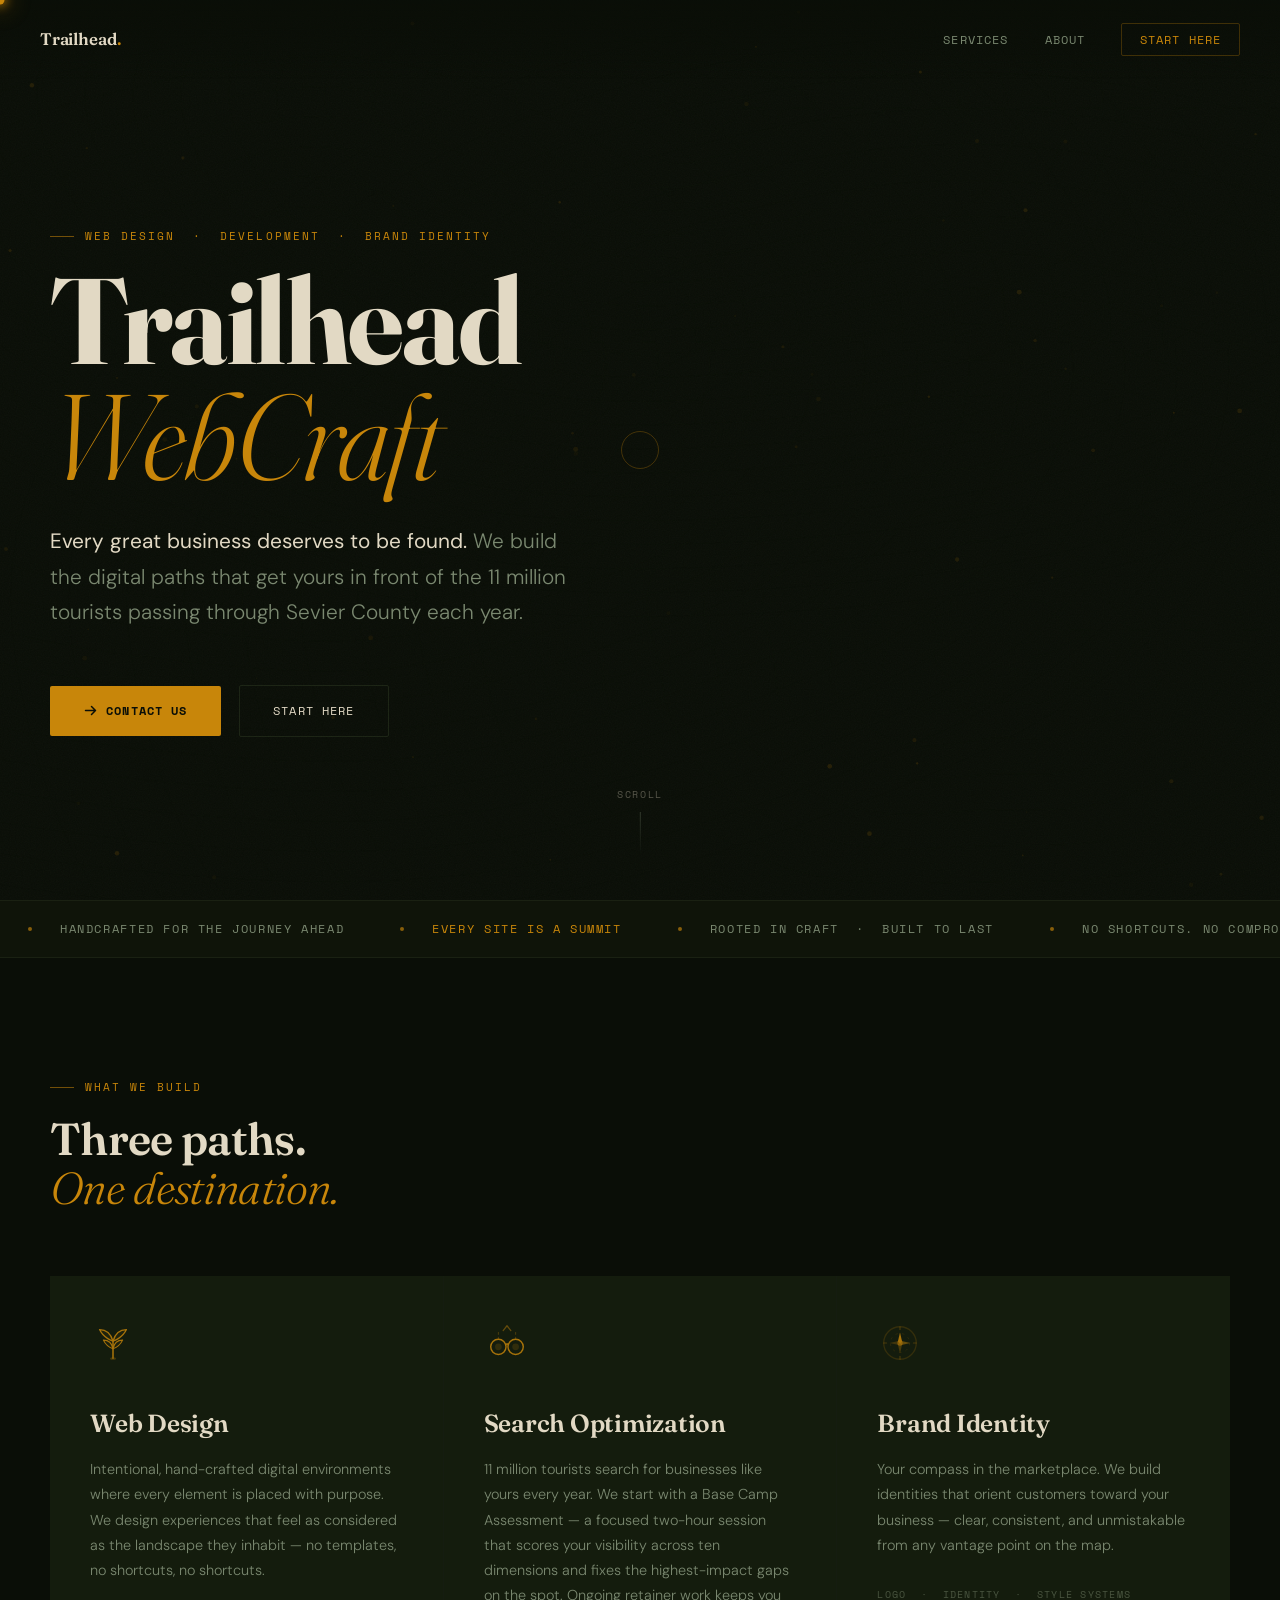
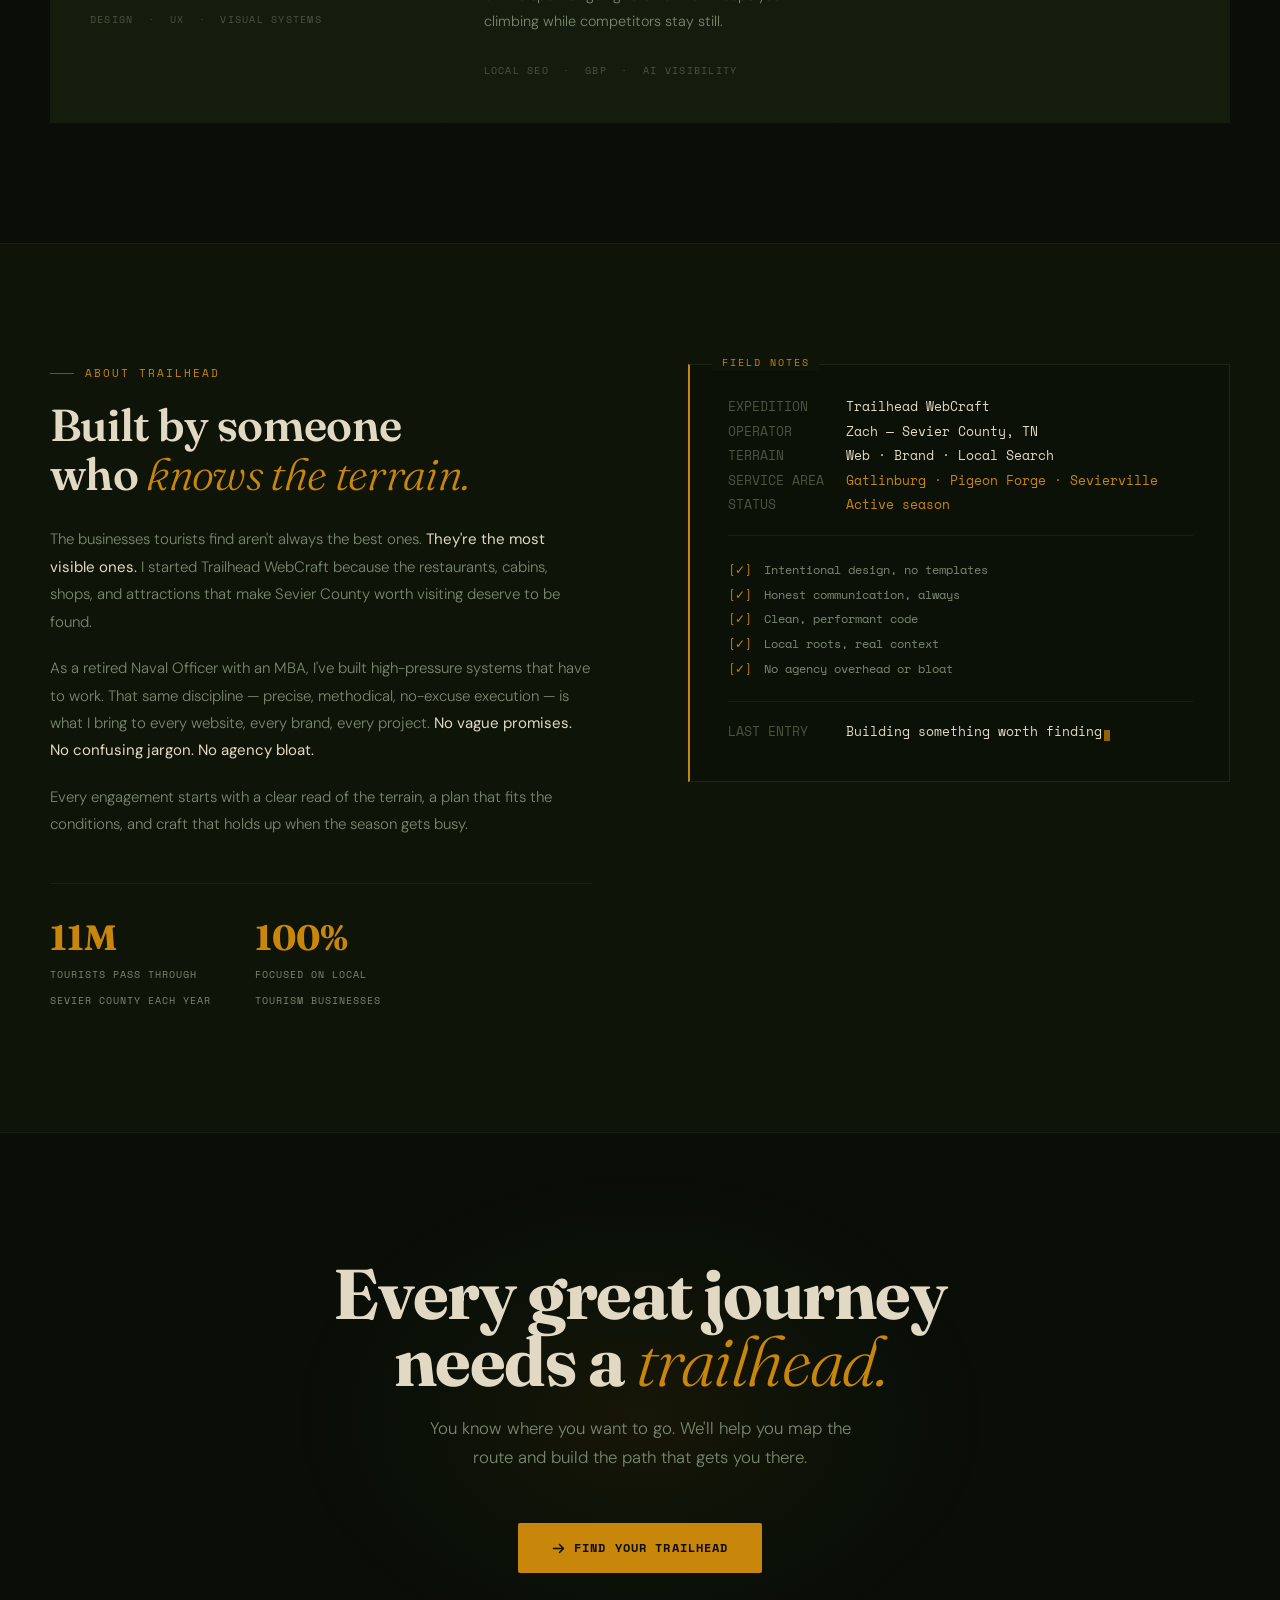
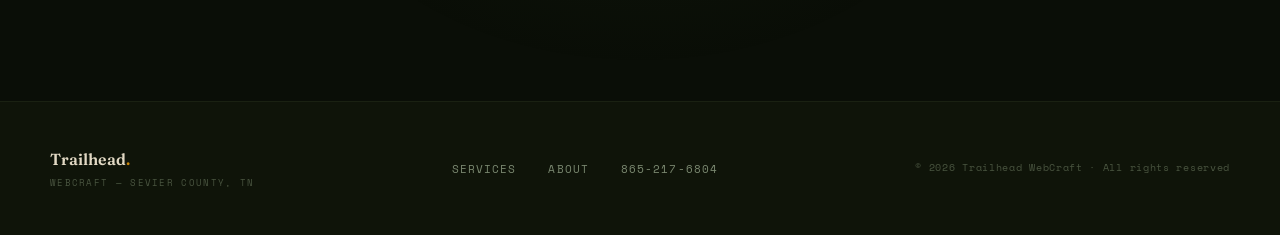
==== commit 5c0bed19: "Update index.html" ====
--- a/index.html
+++ b/index.html
@@ -840,7 +840,7 @@
     <ul class="nav-links" role="list">
       <li><a href="#services">Services</a></li>
       <li><a href="#about">About</a></li>
-      <li><a href="#cta" class="nav-cta-link">Start a Project</a></li>
+      <li><a href="bca.html" class="nav-cta-link">Start Here</a></li>
     </ul>
   </nav>
 
@@ -856,18 +856,19 @@
         Trailhead<br><em>WebCraft</em>
       </h1>
       <p class="hero-tagline reveal d2">
-        <strong>Every great journey starts where the path becomes clear.</strong>
-        We build the digital routes your customers follow — and the destinations worth arriving at.
+        <strong>Every great business deserves to be found.</strong>
+        We build the digital paths that get yours in front of the 11 million tourists
+        passing through Sevier County each year.
       </p>
       <div class="hero-actions reveal d3">
-        <a href="#services" class="btn btn-fill">
+        <a href="contact.html" class="btn btn-fill">
           <svg width="13" height="13" viewBox="0 0 13 13" fill="none" aria-hidden="true">
             <path d="M1.5 6.5h10M7.5 2.5l4 4-4 4" stroke="currentColor" stroke-width="1.5"
               stroke-linecap="round" stroke-linejoin="round"/>
           </svg>
-          See Our Work
+          Contact Us
         </a>
-        <a href="#cta" class="btn btn-outline">Start a Project</a>
+        <a href="bca.html" class="btn btn-outline">Start Here</a>
       </div>
     </div>
     <div class="hero-scroll" aria-hidden="true">
@@ -951,27 +952,37 @@
         <p class="service-tags">Design &nbsp;·&nbsp; UX &nbsp;·&nbsp; Visual Systems</p>
       </div>
 
-      <!-- Web Development -->
+      <!-- Search Optimization -->
       <div class="service-card reveal d1">
-        <!-- Trail / elevation path icon -->
+        <!-- Binoculars / visibility through terrain icon -->
         <svg class="service-icon" viewBox="0 0 48 48" fill="none"
              xmlns="http://www.w3.org/2000/svg" aria-hidden="true">
-          <path d="M5 38 C9 30, 13 34, 17.5 25.5 C22 17 26.5 21 31 13.5 C35.5 6, 39.5 10, 43 7"
-                stroke="currentColor" stroke-width="1.6" stroke-linecap="round"
-                stroke-linejoin="round"/>
-          <circle cx="17.5" cy="25.5" r="2.2" fill="currentColor" opacity="0.45"/>
-          <circle cx="31"   cy="13.5" r="2.2" fill="currentColor" opacity="0.45"/>
-          <circle cx="43"   cy="7"    r="1.5" fill="currentColor" opacity="0.65"/>
-          <line x1="4" y1="39" x2="44" y2="39"
-                stroke="currentColor" stroke-width="0.8" stroke-dasharray="3 5"
-                opacity="0.2" stroke-linecap="round"/>
+          <!-- left lens -->
+          <circle cx="15" cy="28" r="8" stroke="currentColor" stroke-width="1.5"/>
+          <circle cx="15" cy="28" r="3.5" fill="currentColor" opacity="0.2"/>
+          <!-- right lens -->
+          <circle cx="33" cy="28" r="8" stroke="currentColor" stroke-width="1.5"/>
+          <circle cx="33" cy="28" r="3.5" fill="currentColor" opacity="0.2"/>
+          <!-- bridge -->
+          <path d="M23 26 C23 26 24 23 25 26" stroke="currentColor"
+                stroke-width="1.3" stroke-linecap="round" fill="none"/>
+          <!-- sight lines from each lens upward -->
+          <line x1="15" y1="20" x2="15" y2="13" stroke="currentColor"
+                stroke-width="1" stroke-dasharray="2 3" opacity="0.4" stroke-linecap="round"/>
+          <line x1="33" y1="20" x2="33" y2="13" stroke="currentColor"
+                stroke-width="1" stroke-dasharray="2 3" opacity="0.4" stroke-linecap="round"/>
+          <!-- distant target / summit -->
+          <path d="M20 11 L24 6 L28 11" stroke="currentColor" stroke-width="1.3"
+                stroke-linecap="round" stroke-linejoin="round" opacity="0.55" fill="none"/>
         </svg>
-        <h3 class="service-name">Web Development</h3>
+        <h3 class="service-name">Search Optimization</h3>
         <p class="service-desc">
-          Solid, enduring foundations beneath every pixel. Code built to perform across all terrain —
-          fast, accessible, and resilient, like a well-maintained trail through difficult country.
+          11 million tourists search for businesses like yours every year. We start with
+          a Base Camp Assessment — a focused two-hour session that scores your visibility
+          across ten dimensions and fixes the highest-impact gaps on the spot. Ongoing
+          retainer work keeps you climbing while competitors stay still.
         </p>
-        <p class="service-tags">Frontend &nbsp;·&nbsp; CMS &nbsp;·&nbsp; Performance</p>
+        <p class="service-tags">Local SEO &nbsp;·&nbsp; GBP &nbsp;·&nbsp; AI Visibility</p>
       </div>
 
       <!-- Brand Identity -->
@@ -1124,11 +1135,10 @@
         that gets you there.
       </p>
       <div class="reveal d2">
-        <a href="tel:8652176804" class="btn btn-fill">
+        <a href="contact.html" class="btn btn-fill">
           <svg width="13" height="13" viewBox="0 0 13 13" fill="none" aria-hidden="true">
-            <path d="M4.5 1.5S3 1 2 3s.5 4 3 6 4 4 6 3 1.5-2.5 1.5-2.5L11 8l-2-1-1 1c-.5.5-1.5 0-3-1.5S3.5 4 4 3.5L5 2.5 4 1l-.5.5z"
-              stroke="currentColor" stroke-width="1.3" stroke-linecap="round"
-              stroke-linejoin="round"/>
+            <path d="M1.5 6.5h10M7.5 2.5l4 4-4 4" stroke="currentColor" stroke-width="1.5"
+              stroke-linecap="round" stroke-linejoin="round"/>
           </svg>
           Find Your Trailhead
         </a>
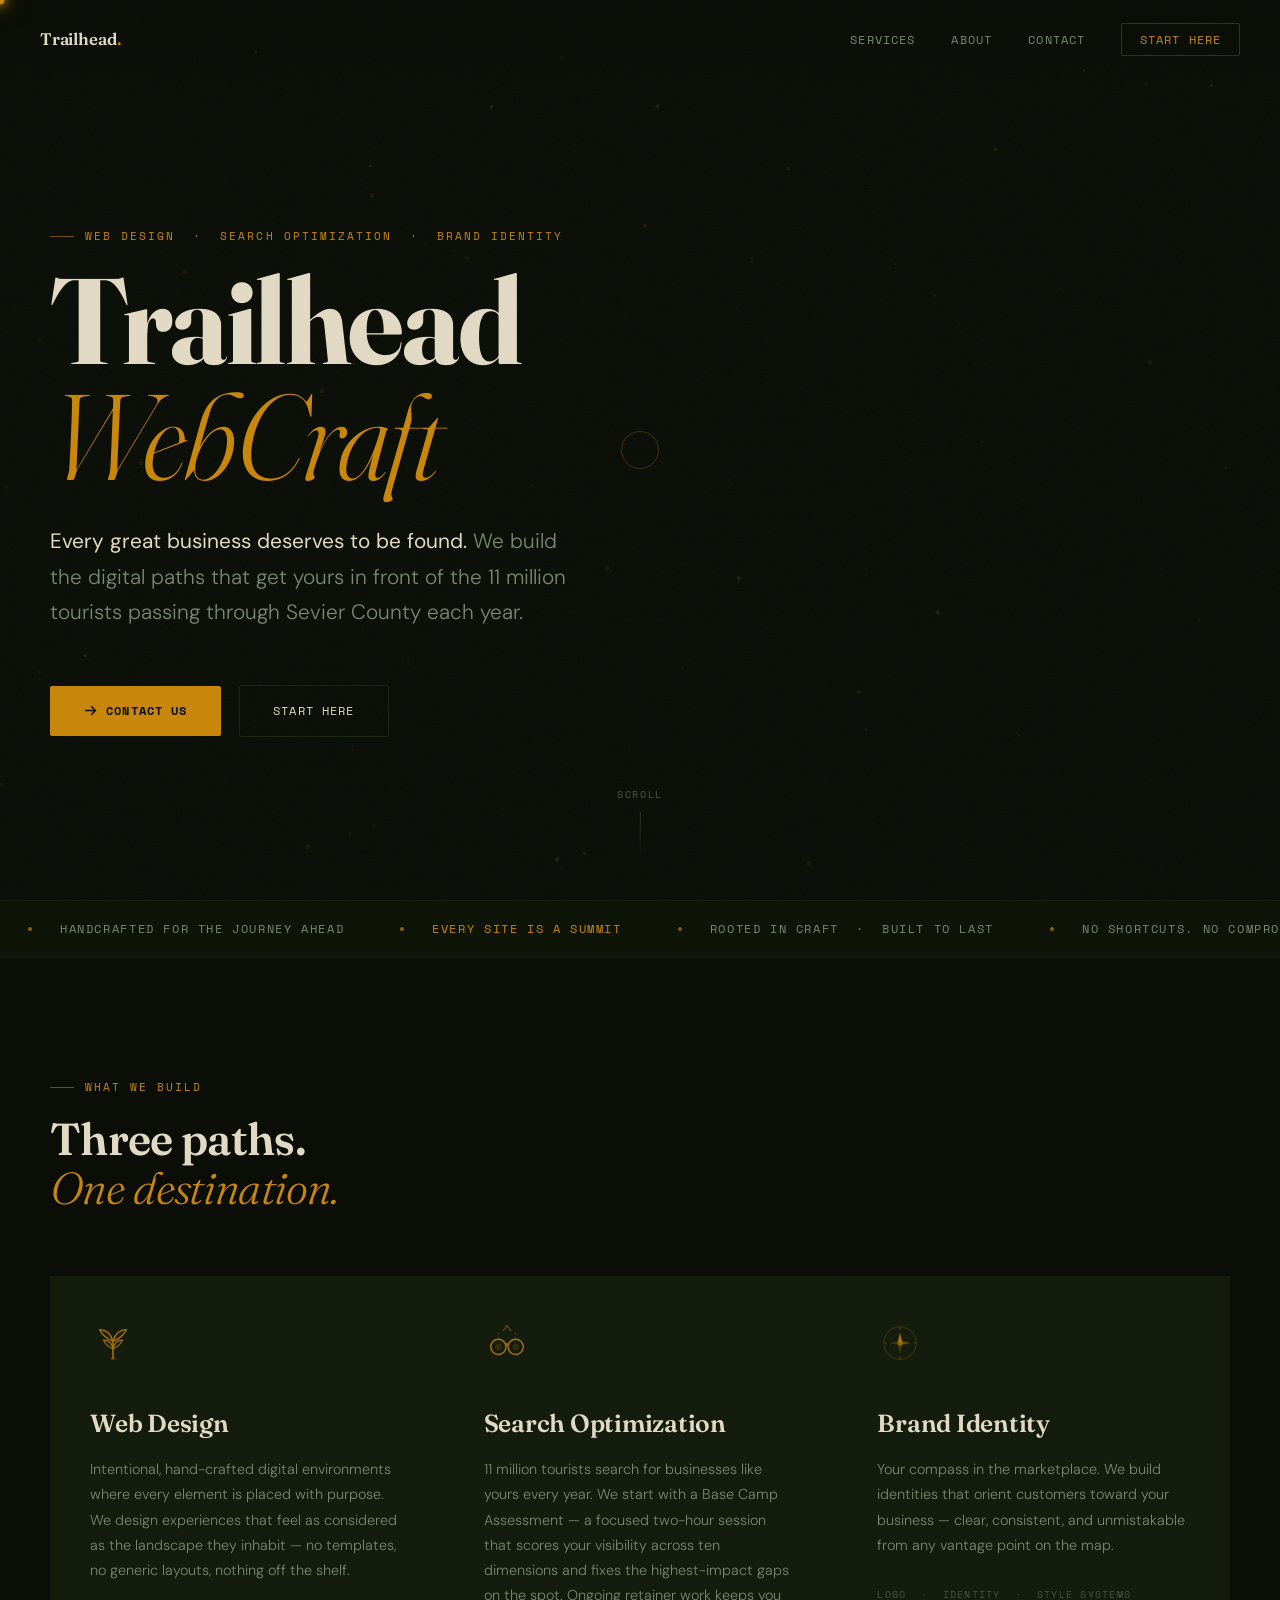
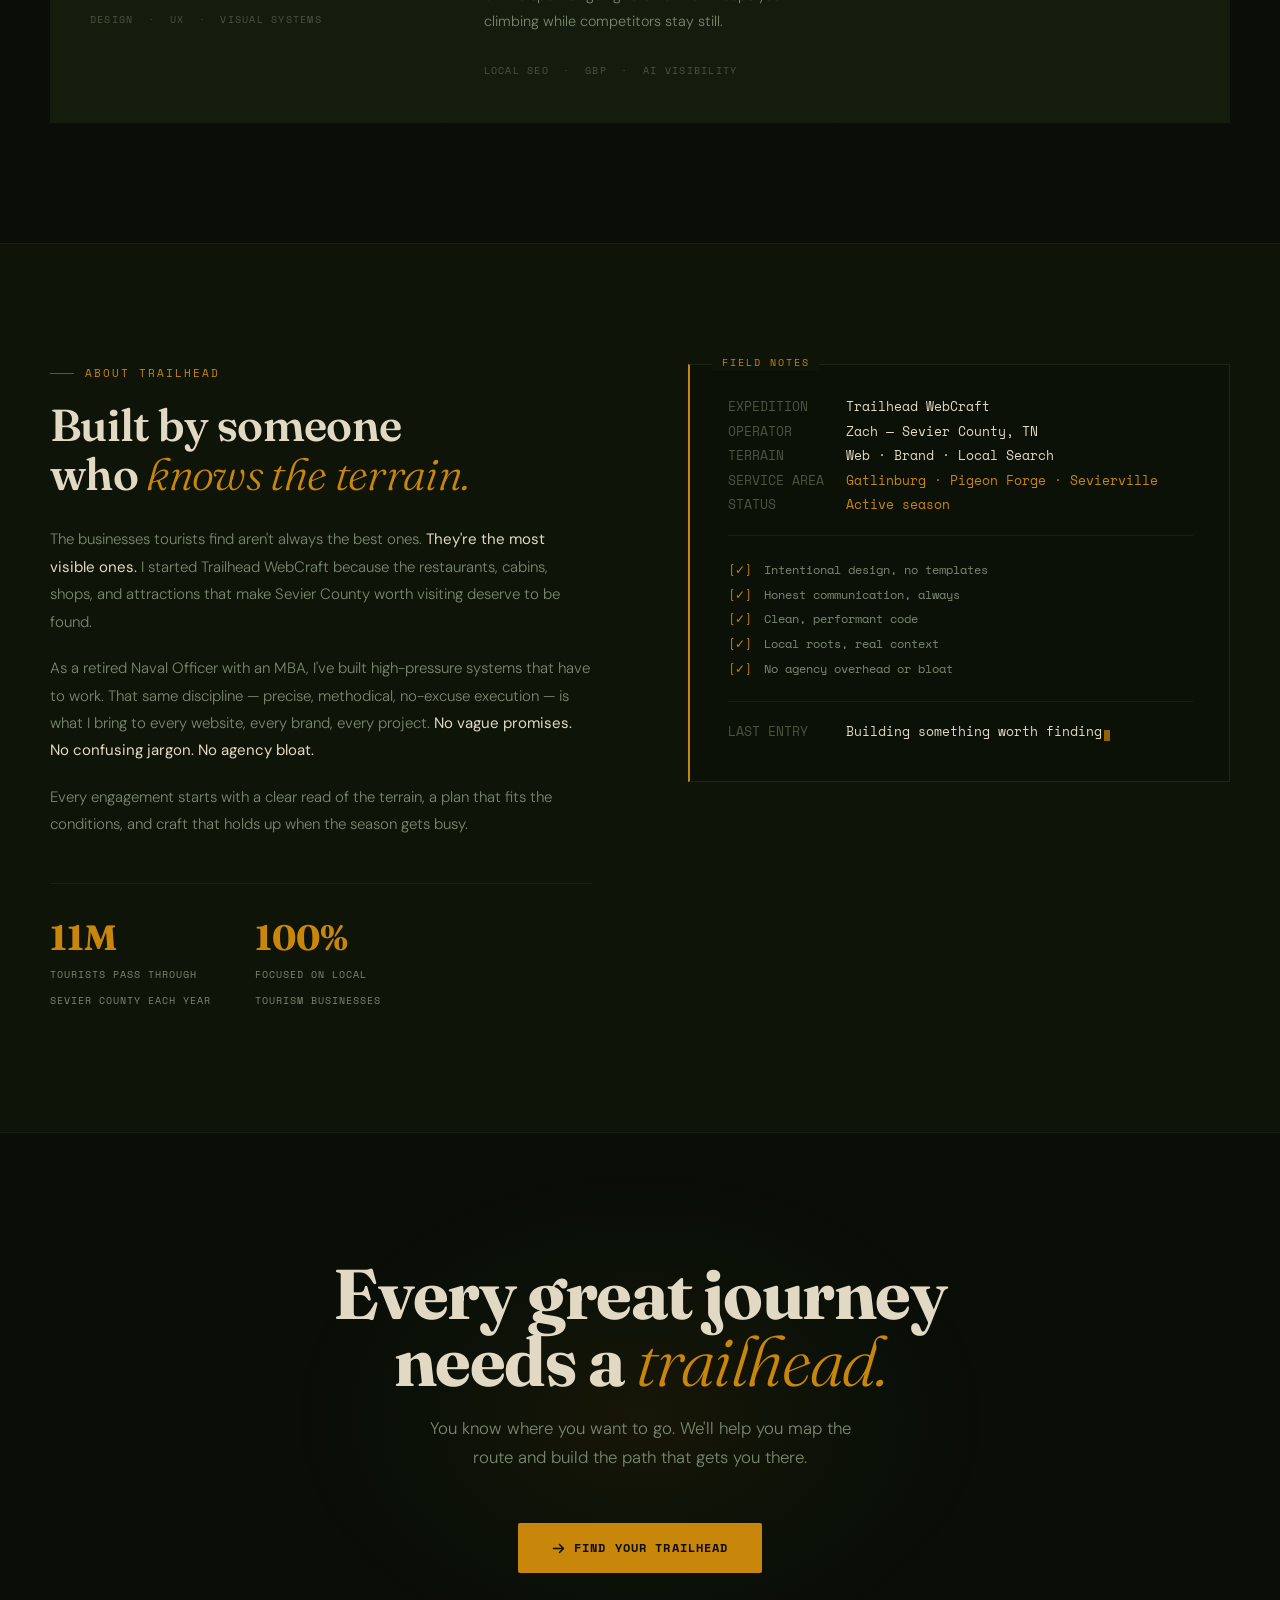
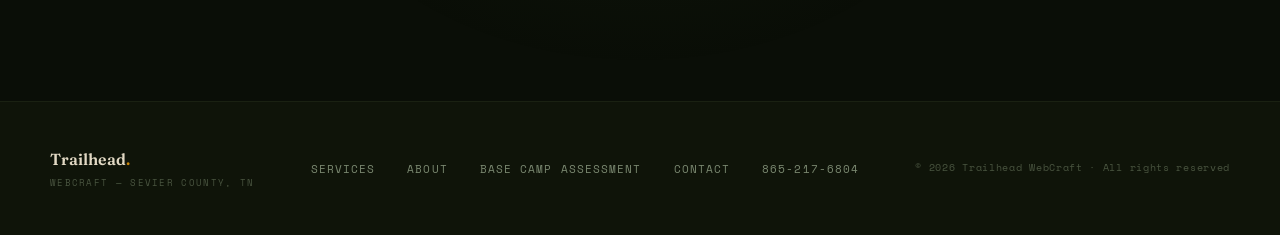
==== commit 8bdb0ce3: "Update index.html" ====
--- a/index.html
+++ b/index.html
@@ -19,20 +19,20 @@
     }
 
     :root {
-      --bg:          #0a0e07;
-      --bg-surface:  #0f1409;
-      --bg-card:     #141c0d;
+      --bg:            #0a0e07;
+      --bg-surface:    #0f1409;
+      --bg-card:       #141c0d;
       --bg-card-hover: #1a2412;
-      --text:        #e2d9c4;
-      --text-muted:  #7a8870;
-      --text-faint:  #4a5540;
-      --accent:      #c8860a;
-      --accent-light:#e09c1a;
-      --accent-glow: rgba(200, 134, 10, 0.18);
-      --moss:        #3a5830;
-      --moss-light:  #527046;
-      --border:      rgba(90, 115, 70, 0.14);
-      --border-mid:  rgba(90, 115, 70, 0.22);
+      --text:          #e2d9c4;
+      --text-muted:    #7a8870;
+      --text-faint:    #4a5540;
+      --accent:        #c8860a;
+      --accent-light:  #e09c1a;
+      --accent-glow:   rgba(200, 134, 10, 0.18);
+      --moss:          #3a5830;
+      --moss-light:    #527046;
+      --border:        rgba(90, 115, 70, 0.14);
+      --border-mid:    rgba(90, 115, 70, 0.22);
       --border-accent: rgba(200, 134, 10, 0.28);
     }
 
@@ -101,13 +101,6 @@
     /* ─────────────────────────────────────────
        ATMOSPHERIC BACKGROUND
     ───────────────────────────────────────── */
-    .bg-layer {
-      position: fixed;
-      inset: 0;
-      z-index: 0;
-      pointer-events: none;
-    }
-
     #topo-canvas {
       position: fixed;
       inset: 0;
@@ -124,7 +117,6 @@
       opacity: 0.22;
     }
 
-    /* Organic grain overlay */
     .grain-overlay {
       position: fixed;
       inset: 0;
@@ -168,7 +160,6 @@
     .reveal.d1 { transition-delay: 0.08s; }
     .reveal.d2 { transition-delay: 0.16s; }
     .reveal.d3 { transition-delay: 0.24s; }
-    .reveal.d4 { transition-delay: 0.32s; }
 
     /* ─────────────────────────────────────────
        NAVIGATION
@@ -325,6 +316,7 @@
        ① HERO
     ───────────────────────────────────────── */
     #hero {
+      position: relative; /* needed for .hero-scroll absolute positioning */
       min-height: 100vh;
       display: flex;
       flex-direction: column;
@@ -475,7 +467,6 @@
       transition: background 0.3s ease;
     }
 
-    /* Warm sweep on hover — bottom border */
     .service-card::after {
       content: '';
       position: absolute;
@@ -814,7 +805,6 @@
       .footer-nav { flex-wrap: wrap; gap: 1.25rem; }
     }
 
-    /* Hide cursor on touch devices */
     @media (pointer: coarse) {
       .cursor-dot, .cursor-ring { display: none; }
       body { cursor: auto; }
@@ -828,9 +818,9 @@
   <div class="cursor-ring" id="cursorRing"></div>
 
   <!-- ── Atmospheric Background ── -->
-  <canvas id="topo-canvas" aria-hidden="true"></canvas>
+  <canvas id="topo-canvas"     aria-hidden="true"></canvas>
   <canvas id="particle-canvas" aria-hidden="true"></canvas>
-  <div class="grain-overlay" aria-hidden="true"></div>
+  <div class="grain-overlay"   aria-hidden="true"></div>
 
   <!-- ─────────────────────────────────────────
        NAVIGATION
@@ -840,6 +830,7 @@
     <ul class="nav-links" role="list">
       <li><a href="#services">Services</a></li>
       <li><a href="#about">About</a></li>
+      <li><a href="contact.html">Contact</a></li>
       <li><a href="bca.html" class="nav-cta-link">Start Here</a></li>
     </ul>
   </nav>
@@ -850,7 +841,7 @@
   <section id="hero" aria-label="Hero">
     <div class="hero-inner">
       <p class="eyebrow reveal">
-        Web Design &nbsp;·&nbsp; Development &nbsp;·&nbsp; Brand Identity
+        Web Design &nbsp;·&nbsp; Search Optimization &nbsp;·&nbsp; Brand Identity
       </p>
       <h1 class="display-heading hero-title reveal d1">
         Trailhead<br><em>WebCraft</em>
@@ -923,7 +914,6 @@
 
       <!-- Web Design -->
       <div class="service-card reveal">
-        <!-- Tree / branching growth icon -->
         <svg class="service-icon" viewBox="0 0 48 48" fill="none"
              xmlns="http://www.w3.org/2000/svg" aria-hidden="true">
           <line x1="24" y1="40" x2="24" y2="22" stroke="currentColor"
@@ -947,31 +937,25 @@
         <p class="service-desc">
           Intentional, hand-crafted digital environments where every element is placed with purpose.
           We design experiences that feel as considered as the landscape they inhabit — no templates,
-          no shortcuts, no shortcuts.
+          no generic layouts, nothing off the shelf.
         </p>
         <p class="service-tags">Design &nbsp;·&nbsp; UX &nbsp;·&nbsp; Visual Systems</p>
       </div>
 
       <!-- Search Optimization -->
       <div class="service-card reveal d1">
-        <!-- Binoculars / visibility through terrain icon -->
         <svg class="service-icon" viewBox="0 0 48 48" fill="none"
              xmlns="http://www.w3.org/2000/svg" aria-hidden="true">
-          <!-- left lens -->
           <circle cx="15" cy="28" r="8" stroke="currentColor" stroke-width="1.5"/>
           <circle cx="15" cy="28" r="3.5" fill="currentColor" opacity="0.2"/>
-          <!-- right lens -->
           <circle cx="33" cy="28" r="8" stroke="currentColor" stroke-width="1.5"/>
           <circle cx="33" cy="28" r="3.5" fill="currentColor" opacity="0.2"/>
-          <!-- bridge -->
           <path d="M23 26 C23 26 24 23 25 26" stroke="currentColor"
                 stroke-width="1.3" stroke-linecap="round" fill="none"/>
-          <!-- sight lines from each lens upward -->
           <line x1="15" y1="20" x2="15" y2="13" stroke="currentColor"
                 stroke-width="1" stroke-dasharray="2 3" opacity="0.4" stroke-linecap="round"/>
           <line x1="33" y1="20" x2="33" y2="13" stroke="currentColor"
                 stroke-width="1" stroke-dasharray="2 3" opacity="0.4" stroke-linecap="round"/>
-          <!-- distant target / summit -->
           <path d="M20 11 L24 6 L28 11" stroke="currentColor" stroke-width="1.3"
                 stroke-linecap="round" stroke-linejoin="round" opacity="0.55" fill="none"/>
         </svg>
@@ -987,25 +971,18 @@
 
       <!-- Brand Identity -->
       <div class="service-card reveal d2">
-        <!-- Compass rose icon -->
         <svg class="service-icon" viewBox="0 0 48 48" fill="none"
              xmlns="http://www.w3.org/2000/svg" aria-hidden="true">
           <circle cx="24" cy="24" r="17" stroke="currentColor"
                   stroke-width="1.4" opacity="0.22"/>
           <circle cx="24" cy="24" r="10" stroke="currentColor"
-                  stroke-width="0.8" stroke-dasharray="2.5 4.5"
-                  opacity="0.2"/>
+                  stroke-width="0.8" stroke-dasharray="2.5 4.5" opacity="0.2"/>
           <circle cx="24" cy="24" r="2.8" fill="currentColor" opacity="0.65"/>
-          <!-- N needle -->
-          <path d="M24 13 L26.2 22.5 L24 24.5 L21.8 22.5 Z"
-                fill="currentColor"/>
-          <!-- S needle -->
+          <path d="M24 13 L26.2 22.5 L24 24.5 L21.8 22.5 Z" fill="currentColor"/>
           <path d="M24 35 L21.8 25.5 L24 23.5 L26.2 25.5 Z"
                 fill="currentColor" opacity="0.35"/>
-          <!-- E needle -->
           <path d="M35 24 L25.5 21.8 L23.5 24 L25.5 26.2 Z"
                 fill="currentColor" opacity="0.55"/>
-          <!-- W needle -->
           <path d="M13 24 L22.5 26.2 L24.5 24 L22.5 21.8 Z"
                 fill="currentColor" opacity="0.3"/>
           <line x1="24" y1="7"  x2="24" y2="10" stroke="currentColor"
@@ -1158,6 +1135,8 @@
       <ul class="footer-nav" role="list">
         <li><a href="#services">Services</a></li>
         <li><a href="#about">About</a></li>
+        <li><a href="bca.html">Base Camp Assessment</a></li>
+        <li><a href="contact.html">Contact</a></li>
         <li><a href="tel:8652176804">865-217-6804</a></li>
       </ul>
       <p class="footer-copy">© 2026 Trailhead WebCraft · All rights reserved</p>
@@ -1185,9 +1164,7 @@
       dot.style.top  = my + 'px';
     });
 
-    // Hover state on interactive elements
-    const hoverEls = document.querySelectorAll('a, button, .service-card');
-    hoverEls.forEach(el => {
+    document.querySelectorAll('a, button, .service-card').forEach(el => {
       el.addEventListener('mouseenter', () => {
         dot.classList.add('is-hovering');
         ring.classList.add('is-hovering');
@@ -1198,7 +1175,6 @@
       });
     });
 
-    // Ring follows with inertia
     (function animateRing() {
       rx += (mx - rx) * 0.1;
       ry += (my - ry) * 0.1;
@@ -1238,7 +1214,7 @@
           tc.beginPath();
           const steps = 120;
           for (let i = 0; i <= steps; i++) {
-            const a = (i / steps) * Math.PI * 2;
+            const a  = (i / steps) * Math.PI * 2;
             const n1 = Math.sin(a * 2.8 + topoTime * 0.9 + ci * 1.4) * 14;
             const n2 = Math.sin(a * 5.5 - topoTime * 0.5 + ci * 2.1) * 7;
             const n3 = Math.cos(a * 9   + topoTime * 1.2 + ci * 0.7) * 4;
@@ -1248,7 +1224,6 @@
             i === 0 ? tc.moveTo(x, y) : tc.lineTo(x, y);
           }
           tc.closePath();
-          // Slightly dimmer on outer rings
           const alpha = 0.55 * (1 - (r / maxR) * 0.6);
           tc.strokeStyle = `rgba(78, 110, 62, ${alpha})`;
           tc.lineWidth = 0.7;
@@ -1279,14 +1254,14 @@
       const count = Math.min(70, Math.floor((PW * PH) / 18000));
       for (let i = 0; i < count; i++) {
         particles.push({
-          x:      Math.random() * PW,
-          y:      Math.random() * PH,
-          r:      0.7 + Math.random() * 1.8,
-          vx:     (Math.random() - 0.5) * 0.25,
-          vy:     -0.08 - Math.random() * 0.22,
+          x:       Math.random() * PW,
+          y:       Math.random() * PH,
+          r:       0.7 + Math.random() * 1.8,
+          vx:      (Math.random() - 0.5) * 0.25,
+          vy:      -0.08 - Math.random() * 0.22,
           opacity: 0.15 + Math.random() * 0.55,
-          phase:  Math.random() * Math.PI * 2,
-          wobble: 0.003 + Math.random() * 0.008,
+          phase:   Math.random() * Math.PI * 2,
+          wobble:  0.003 + Math.random() * 0.008,
         });
       }
     }
@@ -1297,10 +1272,9 @@
         p.phase += p.wobble;
         p.x += p.vx + Math.sin(p.phase) * 0.18;
         p.y += p.vy;
-        // Wrap vertically
         if (p.y < -6) {
-          p.y  = PH + 6;
-          p.x  = Math.random() * PW;
+          p.y = PH + 6;
+          p.x = Math.random() * PW;
         }
         pc.beginPath();
         pc.arc(p.x, p.y, p.r, 0, Math.PI * 2);
@@ -1314,7 +1288,6 @@
     initParticles();
     drawParticles();
 
-    // Handle resize
     window.addEventListener('resize', () => {
       resizeTopo();
       resizeParticles();
@@ -1339,7 +1312,6 @@
 
     revealEls.forEach(el => revealObserver.observe(el));
 
-    // Trigger hero elements immediately
     requestAnimationFrame(() => {
       document.querySelectorAll('#hero .reveal').forEach((el, i) => {
         setTimeout(() => el.classList.add('visible'), i * 100);
@@ -1347,7 +1319,7 @@
     });
 
 
-    /* ── 5. Nav: add backdrop blur once scrolled ── */
+    /* ── 5. Nav: backdrop blur on scroll ── */
     const navEl = document.querySelector('nav');
     const scrollWatcher = new IntersectionObserver(
       ([entry]) => navEl.style.backdropFilter = entry.isIntersecting ? '' : 'blur(12px)',
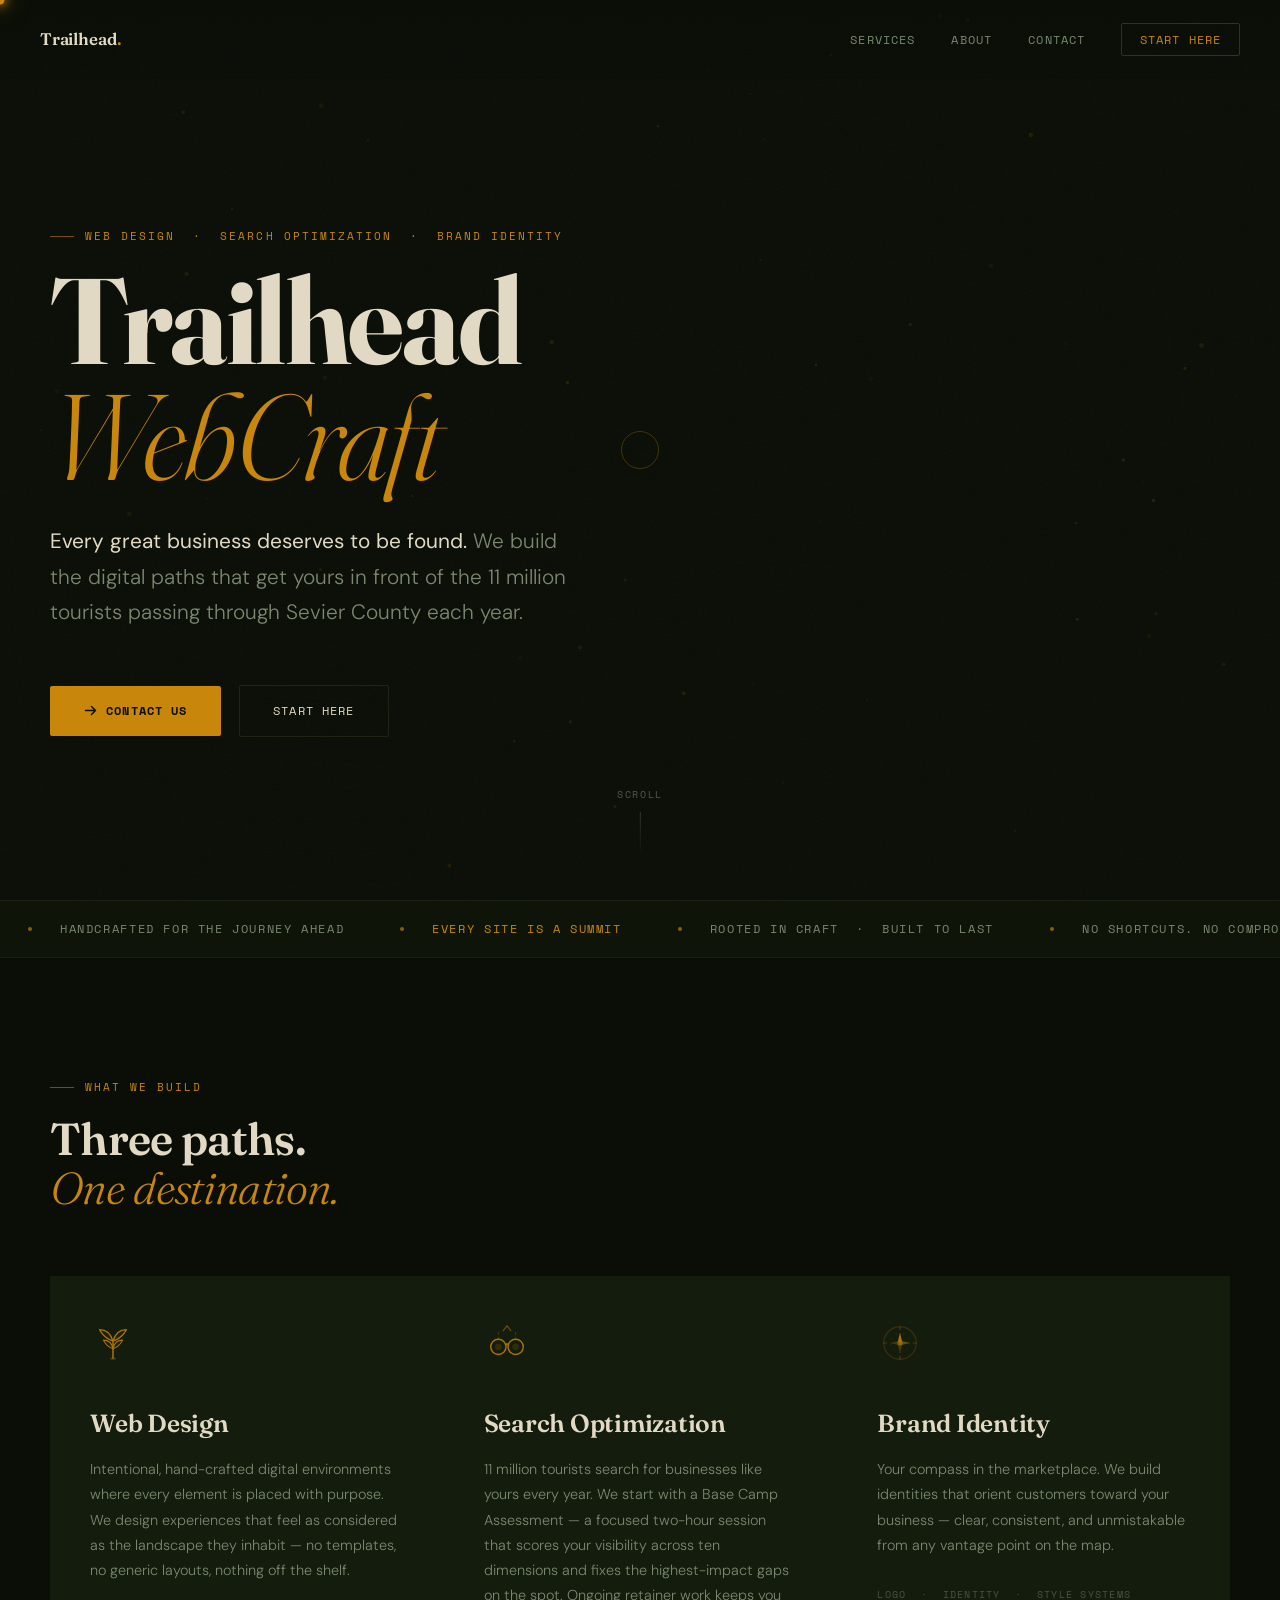
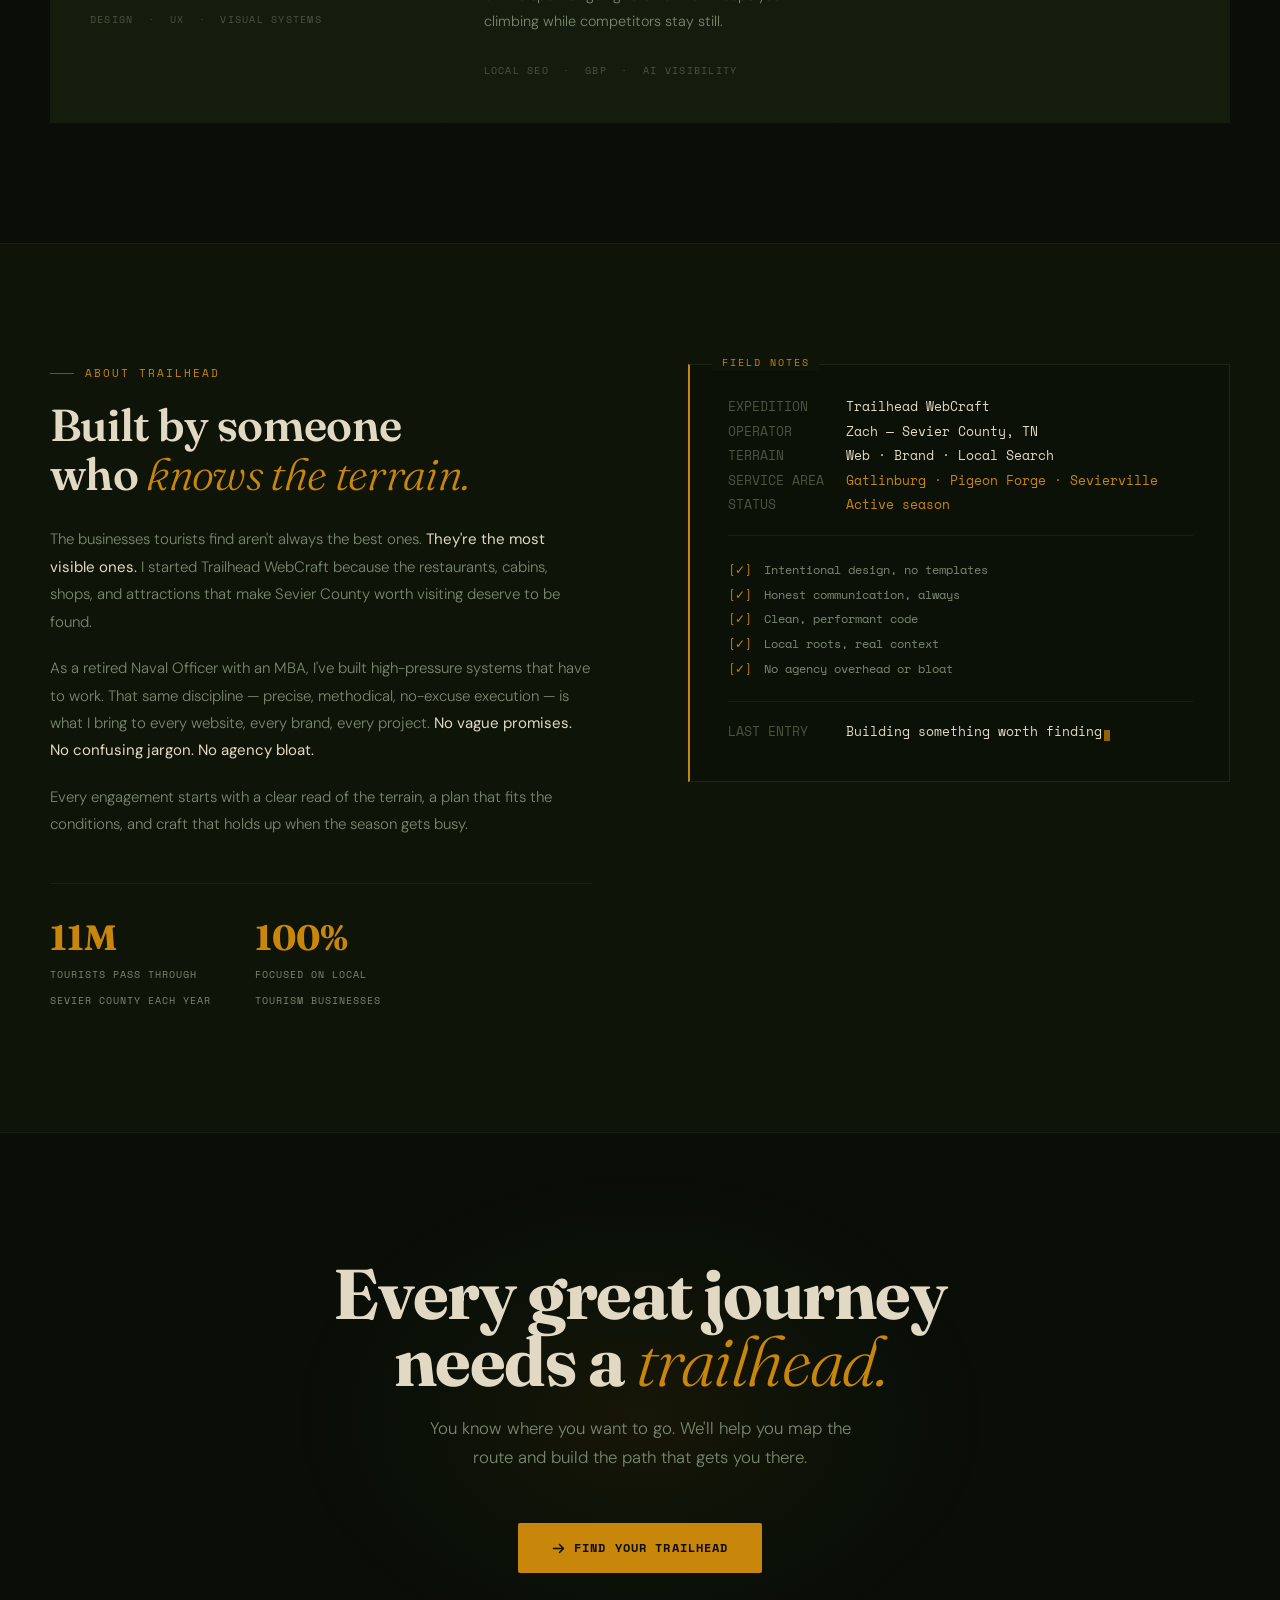
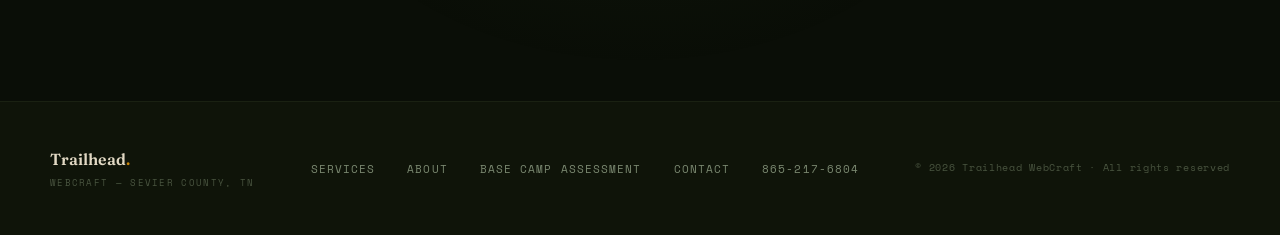
==== commit 0a50128e: "Update index.html" ====
--- a/index.html
+++ b/index.html
@@ -8,6 +8,121 @@
   <link rel="preconnect" href="https://fonts.googleapis.com">
   <link rel="preconnect" href="https://fonts.gstatic.com" crossorigin>
   <link href="https://fonts.googleapis.com/css2?family=Fraunces:ital,opsz,wght@0,9..144,300;0,9..144,400;0,9..144,600;0,9..144,700;1,9..144,300;1,9..144,400;1,9..144,600&family=Space+Mono:ital,wght@0,400;0,700;1,400&family=DM+Sans:ital,opsz,wght@0,9..40,300;0,9..40,400;0,9..40,500;1,9..40,300&display=swap" rel="stylesheet">
+  <script type="application/ld+json">
+  {
+    "@context": "https://schema.org",
+    "@type": "ProfessionalService",
+    "name": "Trailhead WebCraft",
+    "description": "Web design, search optimization, and brand identity studio serving tourism businesses in Sevier County, TN. Helping restaurants, cabins, shops, and attractions get found by the 11 million tourists who visit each year.",
+    "url": "https://trailheadwebcraft.com",
+    "telephone": "+18652176804",
+    "email": "zach@trailheadwebcraft.com",
+    "address": {
+      "@type": "PostalAddress",
+      "addressLocality": "Sevier County",
+      "addressRegion": "TN",
+      "addressCountry": "US"
+    },
+    "areaServed": [
+      { "@type": "City",   "name": "Gatlinburg"   },
+      { "@type": "City",   "name": "Pigeon Forge"  },
+      { "@type": "City",   "name": "Sevierville"   },
+      { "@type": "County", "name": "Sevier County" }
+    ],
+    "openingHours": "Mo-Fr 09:00-17:00",
+    "priceRange": "$$",
+    "knowsAbout": [
+      "Local SEO",
+      "Web Design",
+      "Brand Identity",
+      "Google Business Profile Optimization",
+      "Citation Consistency",
+      "AI Visibility",
+      "Generative Engine Optimization",
+      "Tourism Marketing",
+      "Sevier County Tourism"
+    ],
+    "hasOfferCatalog": {
+      "@type": "OfferCatalog",
+      "name": "Trailhead WebCraft Services",
+      "itemListElement": [
+        {
+          "@type": "Offer",
+          "itemOffered": {
+            "@type": "Service",
+            "name": "Base Camp Assessment",
+            "description": "A focused two-hour visibility audit scoring your tourism business across ten dimensions of local and AI-powered search visibility. Includes website review, competitor velocity analysis, Google Business Profile audit, citation cleanup, and AI visibility assessment. Three highest-impact fixes implemented during the session.",
+            "url": "https://trailheadwebcraft.com/base-camp-assessment"
+          },
+          "price": "349",
+          "priceCurrency": "USD"
+        },
+        {
+          "@type": "Offer",
+          "itemOffered": {
+            "@type": "Service",
+            "name": "The Map",
+            "description": "Ongoing local search optimization retainer. Includes service area page creation, Google Business Profile management, weekly photo strategy, TripAdvisor and Expedia optimization, citation monitoring, and monthly progress reports.",
+            "url": "https://trailheadwebcraft.com/services"
+          },
+          "priceSpecification": {
+            "@type": "UnitPriceSpecification",
+            "price": "397",
+            "priceCurrency": "USD",
+            "unitText": "MON"
+          }
+        },
+        {
+          "@type": "Offer",
+          "itemOffered": {
+            "@type": "Service",
+            "name": "The Guide",
+            "description": "Full-service local search management retainer. Includes everything in The Map plus hands-on GBP and platform management, GEO content optimization for AI tools, review generation strategy, competitor tracking, schema markup, and quarterly strategy sessions.",
+            "url": "https://trailheadwebcraft.com/services"
+          },
+          "priceSpecification": {
+            "@type": "UnitPriceSpecification",
+            "price": "897",
+            "priceCurrency": "USD",
+            "unitText": "MON"
+          }
+        },
+        {
+          "@type": "Offer",
+          "itemOffered": {
+            "@type": "Service",
+            "name": "Web Design",
+            "description": "Intentional, hand-crafted website design for tourism businesses in Sevier County, TN."
+          }
+        },
+        {
+          "@type": "Offer",
+          "itemOffered": {
+            "@type": "Service",
+            "name": "Brand Identity",
+            "description": "Logo design and brand identity systems for Sevier County tourism businesses."
+          }
+        }
+      ]
+    },
+    "founder": {
+      "@type": "Person",
+      "name": "Zach Speegle",
+      "jobTitle": "Owner",
+      "description": "Retired Naval Officer with an MBA. Founded Trailhead WebCraft to help Sevier County tourism businesses get found by the tourists actively searching for them.",
+      "knowsAbout": [
+        "Local SEO",
+        "Google Business Profile",
+        "Web Design",
+        "AI Visibility",
+        "Tourism Marketing"
+      ]
+    },
+    "sameAs": [
+      "https://www.facebook.com/1079169418604335"
+    ]
+  }
+  </script>
   <style>
     /* ─────────────────────────────────────────
        RESET & CUSTOM PROPERTIES
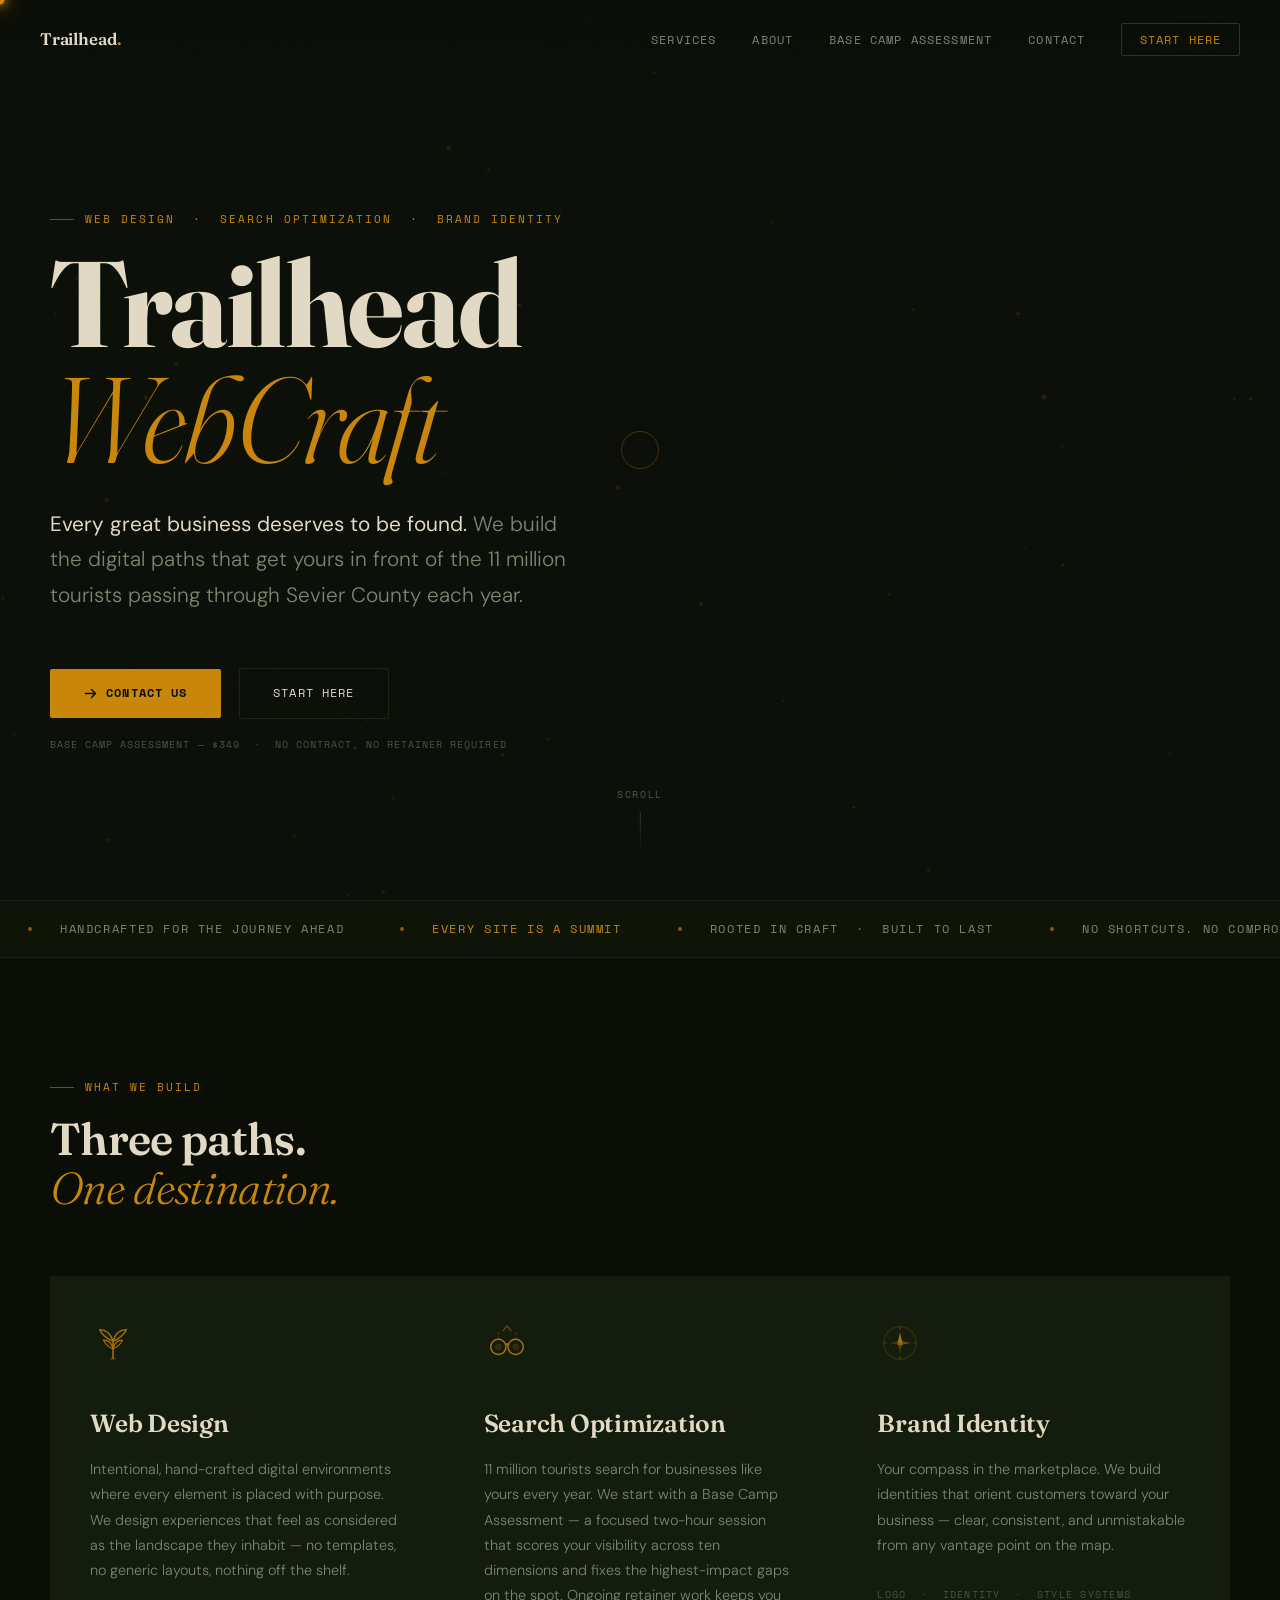
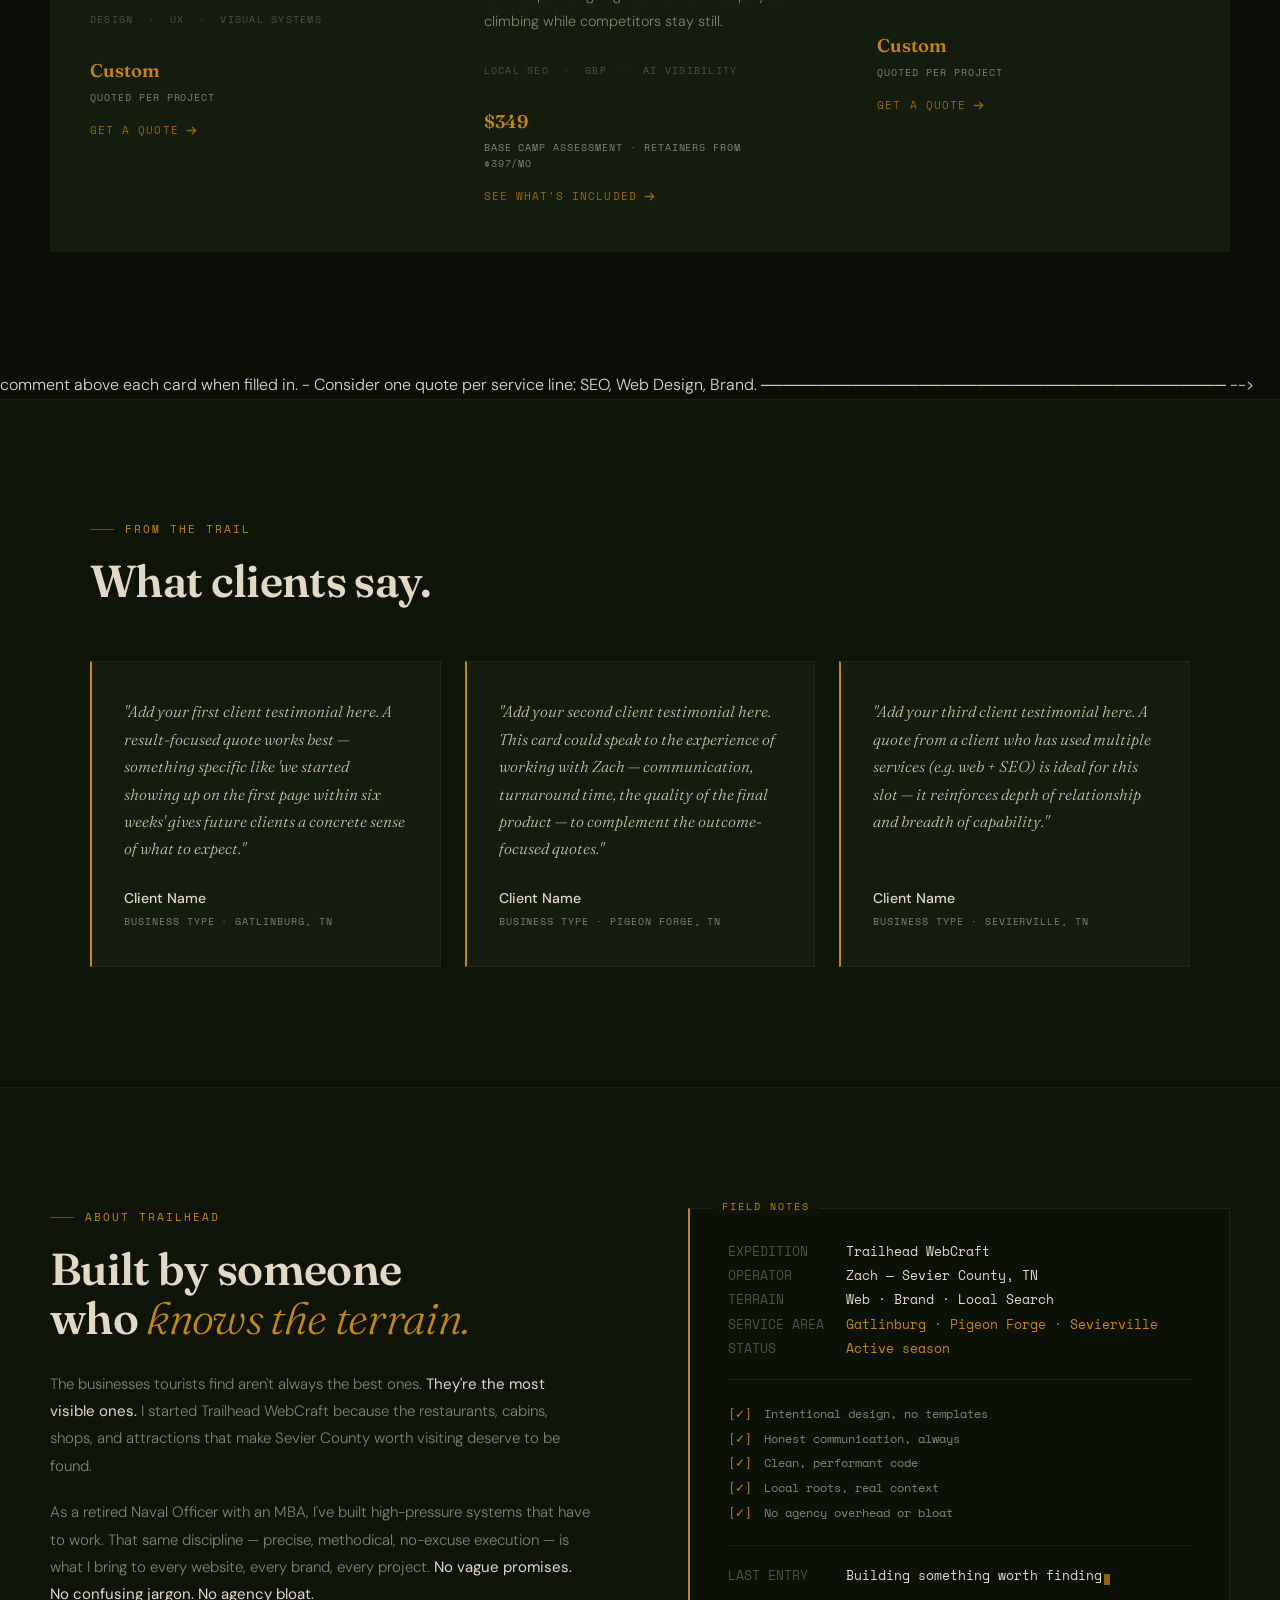
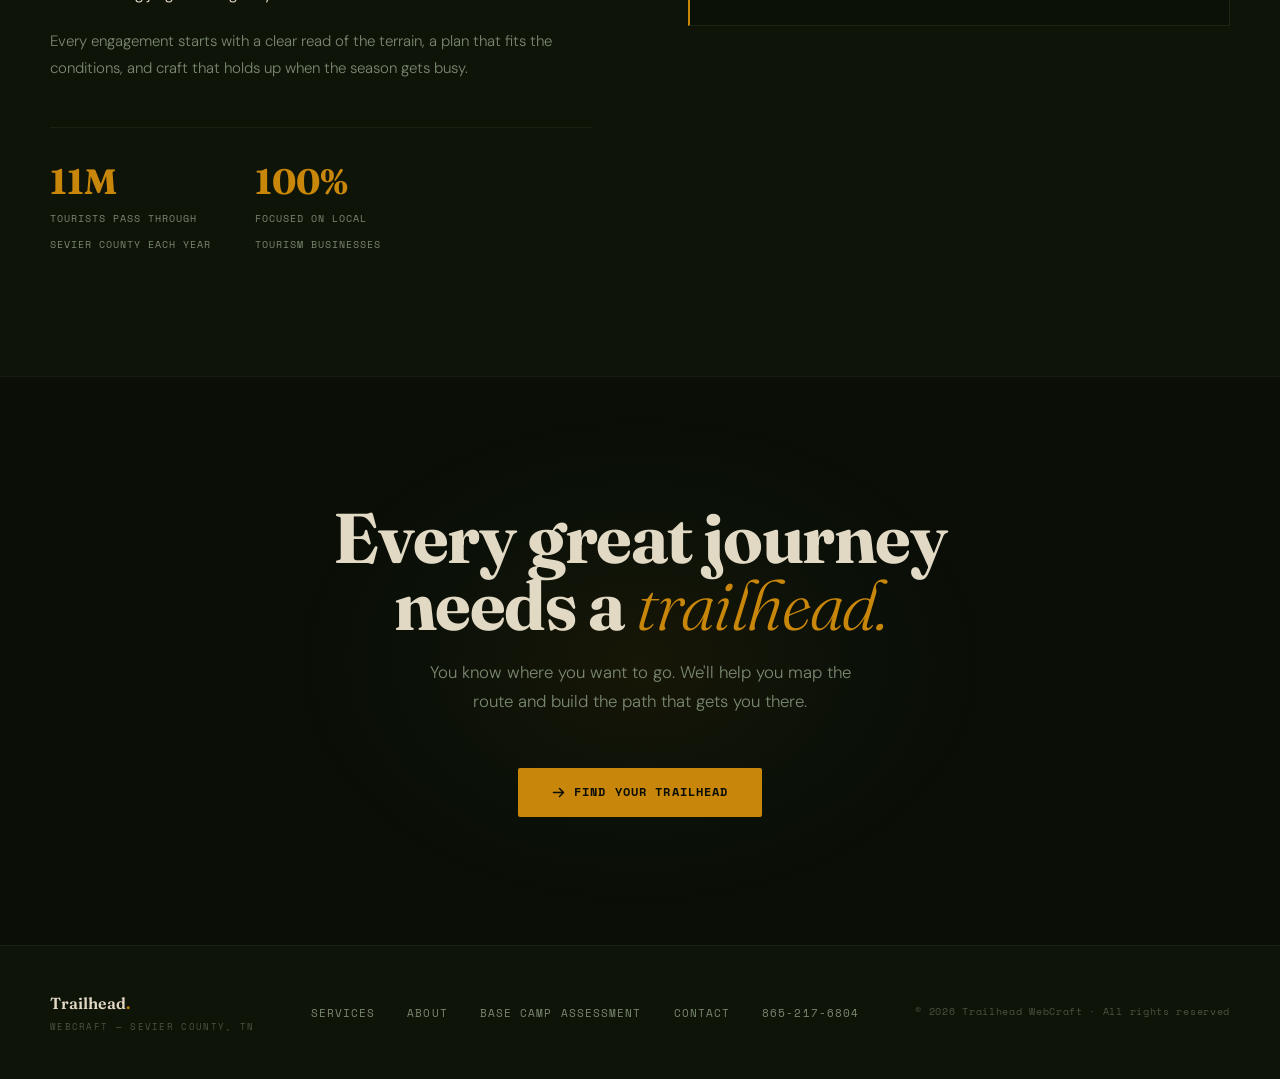
==== commit 02205368: "Update index.html" ====
--- a/index.html
+++ b/index.html
@@ -336,6 +336,29 @@
       background: var(--accent-glow) !important;
     }
 
+    /* ── Hamburger ── */
+    .nav-hamburger {
+      display: none;
+      flex-direction: column;
+      justify-content: center;
+      gap: 5px;
+      background: none;
+      border: none;
+      cursor: pointer;
+      padding: 4px;
+      z-index: 101;
+    }
+    .nav-hamburger span {
+      display: block;
+      width: 22px;
+      height: 1.5px;
+      background: var(--text);
+      transition: transform 0.25s ease, opacity 0.25s ease;
+    }
+    .nav-hamburger.is-open span:nth-child(1) { transform: translateY(6.5px) rotate(45deg); }
+    .nav-hamburger.is-open span:nth-child(2) { opacity: 0; }
+    .nav-hamburger.is-open span:nth-child(3) { transform: translateY(-6.5px) rotate(-45deg); }
+
     /* ─────────────────────────────────────────
        BUTTONS
     ───────────────────────────────────────── */
@@ -635,6 +658,122 @@
     }
 
     /* ─────────────────────────────────────────
+       SERVICE CARD — PRICE + CTA
+    ───────────────────────────────────────── */
+    .service-price {
+      font-family: 'Fraunces', serif;
+      font-size: 1.15rem;
+      font-weight: 600;
+      color: var(--accent);
+      margin-top: 1.75rem;
+    }
+
+    .service-price small {
+      display: block;
+      font-family: 'Space Mono', monospace;
+      font-size: 0.6rem;
+      letter-spacing: 0.1em;
+      text-transform: uppercase;
+      color: var(--text-muted);
+      font-weight: 400;
+      margin-top: 0.2rem;
+    }
+
+    .service-cta {
+      display: inline-flex;
+      align-items: center;
+      gap: 0.45rem;
+      font-family: 'Space Mono', monospace;
+      font-size: 0.66rem;
+      letter-spacing: 0.1em;
+      text-transform: uppercase;
+      color: var(--accent);
+      margin-top: 1rem;
+      opacity: 0.72;
+      transition: gap 0.2s ease, opacity 0.2s ease;
+    }
+
+    .service-cta:hover { gap: 0.7rem; opacity: 1; }
+
+    /* ─────────────────────────────────────────
+       HERO PRICE HINT
+    ───────────────────────────────────────── */
+    .hero-price-hint {
+      font-family: 'Space Mono', monospace;
+      font-size: 0.64rem;
+      letter-spacing: 0.1em;
+      text-transform: uppercase;
+      color: var(--text-faint);
+      margin-top: 1.1rem;
+    }
+
+    /* ─────────────────────────────────────────
+       ③b TESTIMONIALS
+    ───────────────────────────────────────── */
+    #testimonials {
+      padding: 7.5rem 2.5rem;
+      background: var(--bg-surface);
+      border-top: 1px solid var(--border);
+    }
+
+    #testimonials .section-heading {
+      margin-bottom: 3.5rem;
+    }
+
+    .testimonials-grid {
+      max-width: 1180px;
+      margin: 0 auto;
+      display: grid;
+      grid-template-columns: repeat(3, 1fr);
+      gap: 1.5rem;
+    }
+
+    .testimonial-card {
+      background: var(--bg-card);
+      border: 1px solid var(--border);
+      border-left: 2px solid var(--accent);
+      padding: 2.25rem 2rem;
+      margin: 0;
+      display: flex;
+      flex-direction: column;
+      gap: 1.5rem;
+      transition: background 0.3s ease;
+    }
+
+    .testimonial-card:hover { background: var(--bg-card-hover); }
+
+    .testimonial-card blockquote {
+      font-family: 'Fraunces', serif;
+      font-size: 0.98rem;
+      font-style: italic;
+      font-weight: 300;
+      color: var(--text);
+      line-height: 1.75;
+      opacity: 0.88;
+    }
+
+    .testimonial-card figcaption { margin-top: auto; }
+
+    .testimonial-name {
+      display: block;
+      font-family: 'DM Sans', sans-serif;
+      font-size: 0.88rem;
+      font-weight: 500;
+      font-style: normal;
+      color: var(--text);
+    }
+
+    .testimonial-biz {
+      display: block;
+      font-family: 'Space Mono', monospace;
+      font-size: 0.6rem;
+      letter-spacing: 0.1em;
+      text-transform: uppercase;
+      color: var(--text-muted);
+      margin-top: 0.25rem;
+    }
+
+    /* ─────────────────────────────────────────
        ④ ABOUT
     ───────────────────────────────────────── */
     #about {
@@ -903,15 +1042,46 @@
         grid-template-columns: 1fr;
         gap: 3.5rem;
       }
+      .testimonials-grid {
+        grid-template-columns: 1fr;
+      }
     }
 
     @media (max-width: 680px) {
       nav { padding: 1.25rem 1.5rem; }
+      .nav-hamburger { display: flex; }
       .nav-links { display: none; }
+      .nav-links.is-open {
+        display: flex;
+        flex-direction: column;
+        position: fixed;
+        inset: 0;
+        top: 0;
+        background: rgba(10, 14, 7, 0.97);
+        backdrop-filter: blur(14px);
+        padding: 5.5rem 2rem 3rem;
+        z-index: 99;
+        gap: 0;
+        border-bottom: 1px solid var(--border);
+      }
+      .nav-links.is-open li { border-bottom: 1px solid var(--border); }
+      .nav-links.is-open li:first-child { border-top: 1px solid var(--border); }
+      .nav-links.is-open a {
+        display: block;
+        padding: 1.1rem 0;
+        font-size: 0.85rem;
+        color: var(--text-muted);
+      }
+      .nav-links.is-open .nav-cta-link {
+        margin-top: 1.5rem;
+        display: inline-block;
+        padding: 0.75rem 1.5rem !important;
+      }
       #hero { padding: 7.5rem 1.5rem 5rem; }
       .hero-title { font-size: clamp(3.2rem, 14vw, 6rem); }
       #services { padding: 5.5rem 1.5rem; }
       .services-header { margin-bottom: 2.5rem; }
+      #testimonials { padding: 5.5rem 1.5rem; }
       #about { padding: 5.5rem 1.5rem; }
       .about-stats { gap: 2rem; }
       #cta { padding: 6rem 1.5rem; }
@@ -942,12 +1112,16 @@
   ───────────────────────────────────────── -->
   <nav aria-label="Main navigation">
     <a href="/" class="nav-wordmark">Trailhead<span class="dot">.</span></a>
-    <ul class="nav-links" role="list">
+    <ul class="nav-links" id="navLinks" role="list">
       <li><a href="#services">Services</a></li>
       <li><a href="#about">About</a></li>
+      <li><a href="bca.html">Base Camp Assessment</a></li>
       <li><a href="contact.html">Contact</a></li>
       <li><a href="bca.html" class="nav-cta-link">Start Here</a></li>
     </ul>
+    <button class="nav-hamburger" id="navHamburger" aria-label="Toggle navigation" aria-expanded="false">
+      <span></span><span></span><span></span>
+    </button>
   </nav>
 
   <!-- ─────────────────────────────────────────
@@ -976,6 +1150,7 @@
         </a>
         <a href="bca.html" class="btn btn-outline">Start Here</a>
       </div>
+      <p class="hero-price-hint reveal d3">Base Camp Assessment — $349 &nbsp;·&nbsp; No contract, no retainer required</p>
     </div>
     <div class="hero-scroll" aria-hidden="true">
       <span>Scroll</span>
@@ -1055,6 +1230,10 @@
           no generic layouts, nothing off the shelf.
         </p>
         <p class="service-tags">Design &nbsp;·&nbsp; UX &nbsp;·&nbsp; Visual Systems</p>
+        <p class="service-price">Custom<small>Quoted per project</small></p>
+        <a href="contact.html" class="service-cta">
+          Get a Quote <svg width="11" height="11" viewBox="0 0 13 13" fill="none" aria-hidden="true"><path d="M1.5 6.5h10M7.5 2.5l4 4-4 4" stroke="currentColor" stroke-width="1.5" stroke-linecap="round" stroke-linejoin="round"/></svg>
+        </a>
       </div>
 
       <!-- Search Optimization -->
@@ -1082,6 +1261,10 @@
           retainer work keeps you climbing while competitors stay still.
         </p>
         <p class="service-tags">Local SEO &nbsp;·&nbsp; GBP &nbsp;·&nbsp; AI Visibility</p>
+        <p class="service-price">$349<small>Base Camp Assessment · Retainers from $397/mo</small></p>
+        <a href="bca.html" class="service-cta">
+          See What's Included <svg width="11" height="11" viewBox="0 0 13 13" fill="none" aria-hidden="true"><path d="M1.5 6.5h10M7.5 2.5l4 4-4 4" stroke="currentColor" stroke-width="1.5" stroke-linecap="round" stroke-linejoin="round"/></svg>
+        </a>
       </div>
 
       <!-- Brand Identity -->
@@ -1115,8 +1298,71 @@
           clear, consistent, and unmistakable from any vantage point on the map.
         </p>
         <p class="service-tags">Logo &nbsp;·&nbsp; Identity &nbsp;·&nbsp; Style Systems</p>
+        <p class="service-price">Custom<small>Quoted per project</small></p>
+        <a href="contact.html" class="service-cta">
+          Get a Quote <svg width="11" height="11" viewBox="0 0 13 13" fill="none" aria-hidden="true"><path d="M1.5 6.5h10M7.5 2.5l4 4-4 4" stroke="currentColor" stroke-width="1.5" stroke-linecap="round" stroke-linejoin="round"/></svg>
+        </a>
       </div>
 
+    </div>
+  </section>
+
+  <!-- ─────────────────────────────────────────
+       ③b TESTIMONIALS
+
+       HOW TO ADD REAL QUOTES:
+       Find the three <figure class="testimonial-card"> blocks below.
+       - Replace the text inside <blockquote> with the client's actual words.
+         2–4 sentences is the sweet spot. Lead with a specific outcome
+         (more bookings, better rankings, first page on Google) if possible.
+       - Replace <cite class="testimonial-name"> with the person's name.
+       - Replace <span class="testimonial-biz"> with their business name
+         and city (e.g. "Smoky Mountain Fudge Kitchen · Gatlinburg, TN").
+       - Remove the <!-- TODO --> comment above each card when filled in.
+       - Consider one quote per service line: SEO, Web Design, Brand.
+  ───────────────────────────────────────── -->
+  <section id="testimonials" aria-label="Client testimonials">
+    <div class="container">
+      <div class="reveal">
+        <p class="eyebrow">From the trail</p>
+        <h2 class="section-heading">What clients say.</h2>
+      </div>
+      <div class="testimonials-grid">
+
+        <!-- TODO: Replace with real client quote — ideally an SEO / BCA client -->
+        <figure class="testimonial-card reveal d1">
+          <blockquote>
+            "Add your first client testimonial here. A result-focused quote works best — something specific like 'we started showing up on the first page within six weeks' gives future clients a concrete sense of what to expect."
+          </blockquote>
+          <figcaption>
+            <cite class="testimonial-name">Client Name</cite>
+            <span class="testimonial-biz">Business Type · Gatlinburg, TN</span>
+          </figcaption>
+        </figure>
+
+        <!-- TODO: Replace with real client quote — ideally a web design client -->
+        <figure class="testimonial-card reveal d2">
+          <blockquote>
+            "Add your second client testimonial here. This card could speak to the experience of working with Zach — communication, turnaround time, the quality of the final product — to complement the outcome-focused quotes."
+          </blockquote>
+          <figcaption>
+            <cite class="testimonial-name">Client Name</cite>
+            <span class="testimonial-biz">Business Type · Pigeon Forge, TN</span>
+          </figcaption>
+        </figure>
+
+        <!-- TODO: Replace with real client quote — ideally a brand identity or long-term client -->
+        <figure class="testimonial-card reveal d3">
+          <blockquote>
+            "Add your third client testimonial here. A quote from a client who has used multiple services (e.g. web + SEO) is ideal for this slot — it reinforces depth of relationship and breadth of capability."
+          </blockquote>
+          <figcaption>
+            <cite class="testimonial-name">Client Name</cite>
+            <span class="testimonial-biz">Business Type · Sevierville, TN</span>
+          </figcaption>
+        </figure>
+
+      </div>
     </div>
   </section>
 
@@ -1434,7 +1680,27 @@
     });
 
 
-    /* ── 5. Nav: backdrop blur on scroll ── */
+    /* ── 5. Mobile hamburger menu ── */
+    const hamburger = document.getElementById('navHamburger');
+    const navLinks  = document.getElementById('navLinks');
+
+    hamburger.addEventListener('click', () => {
+      const open = navLinks.classList.toggle('is-open');
+      hamburger.classList.toggle('is-open');
+      hamburger.setAttribute('aria-expanded', open);
+      document.body.style.overflow = open ? 'hidden' : '';
+    });
+
+    navLinks.querySelectorAll('a').forEach(a => {
+      a.addEventListener('click', () => {
+        navLinks.classList.remove('is-open');
+        hamburger.classList.remove('is-open');
+        hamburger.setAttribute('aria-expanded', 'false');
+        document.body.style.overflow = '';
+      });
+    });
+
+    /* ── 6. Nav: backdrop blur on scroll ── */
     const navEl = document.querySelector('nav');
     const scrollWatcher = new IntersectionObserver(
       ([entry]) => navEl.style.backdropFilter = entry.isIntersecting ? '' : 'blur(12px)',
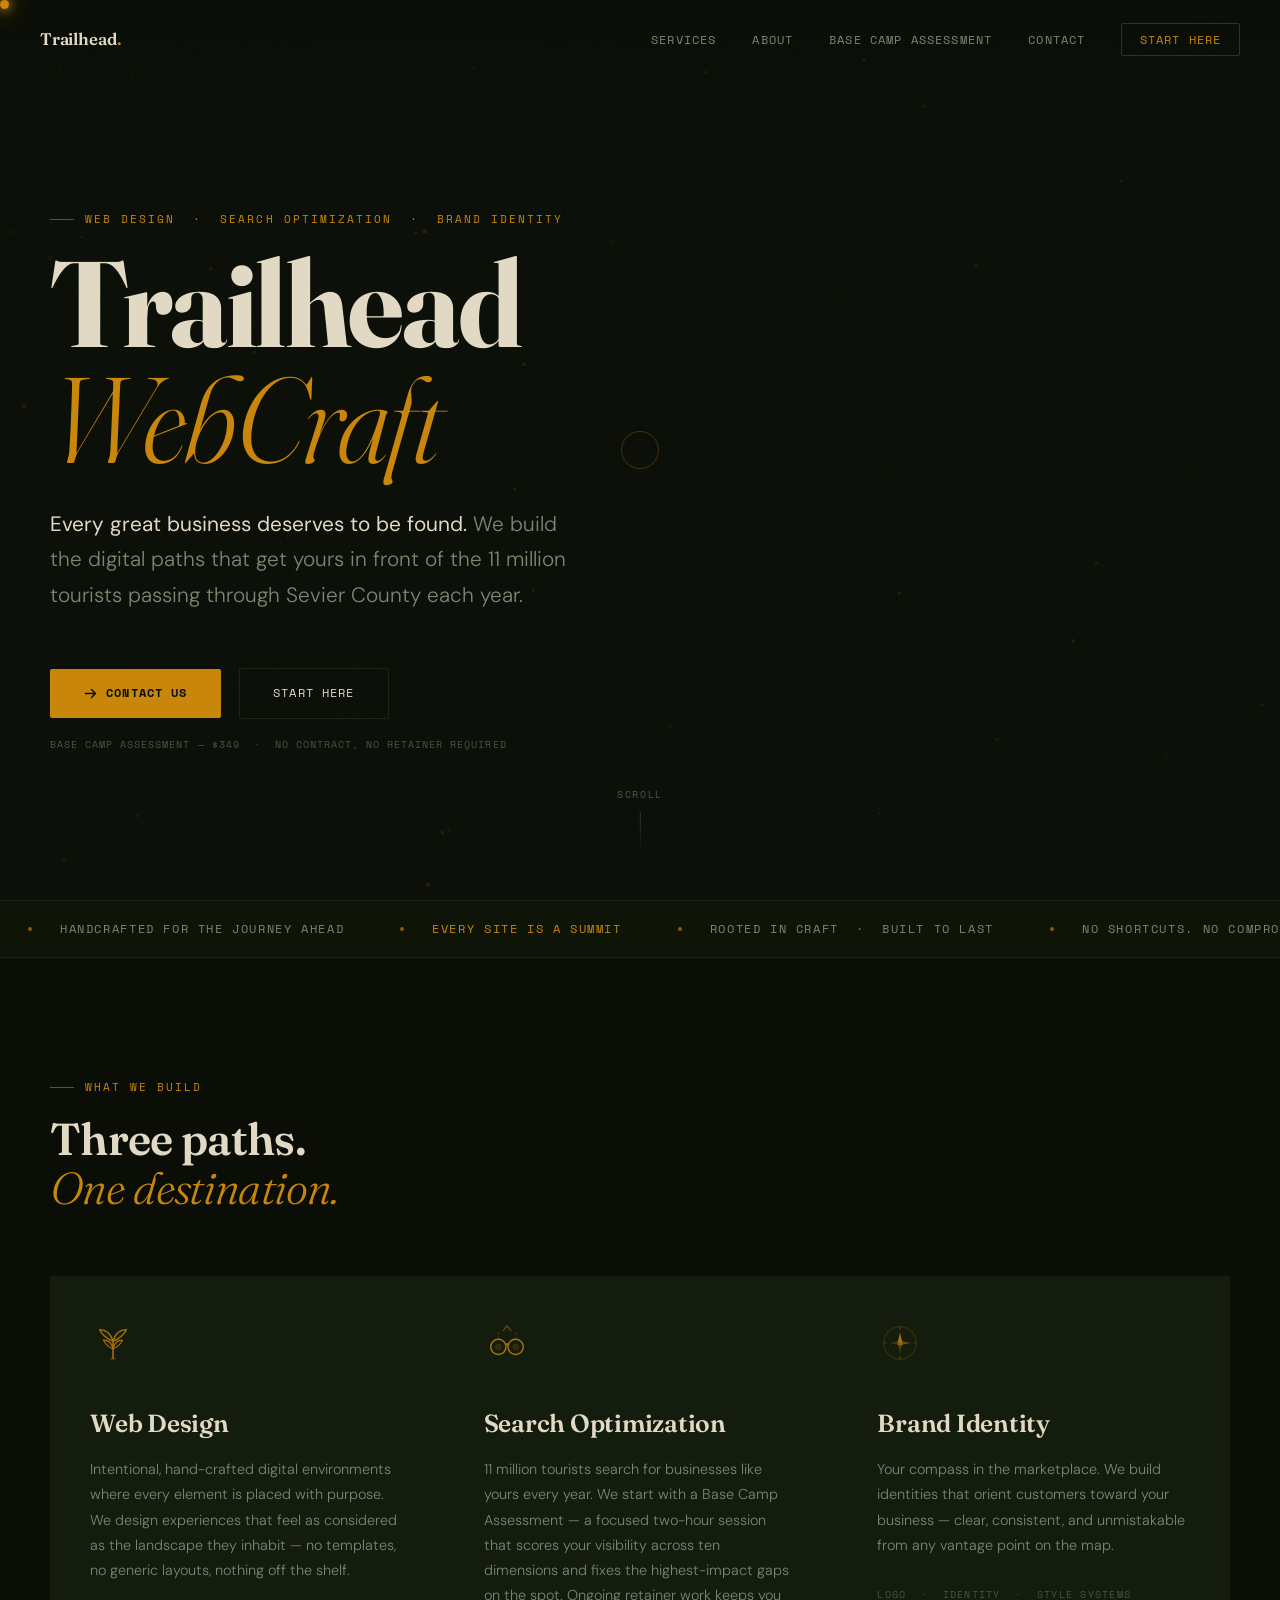
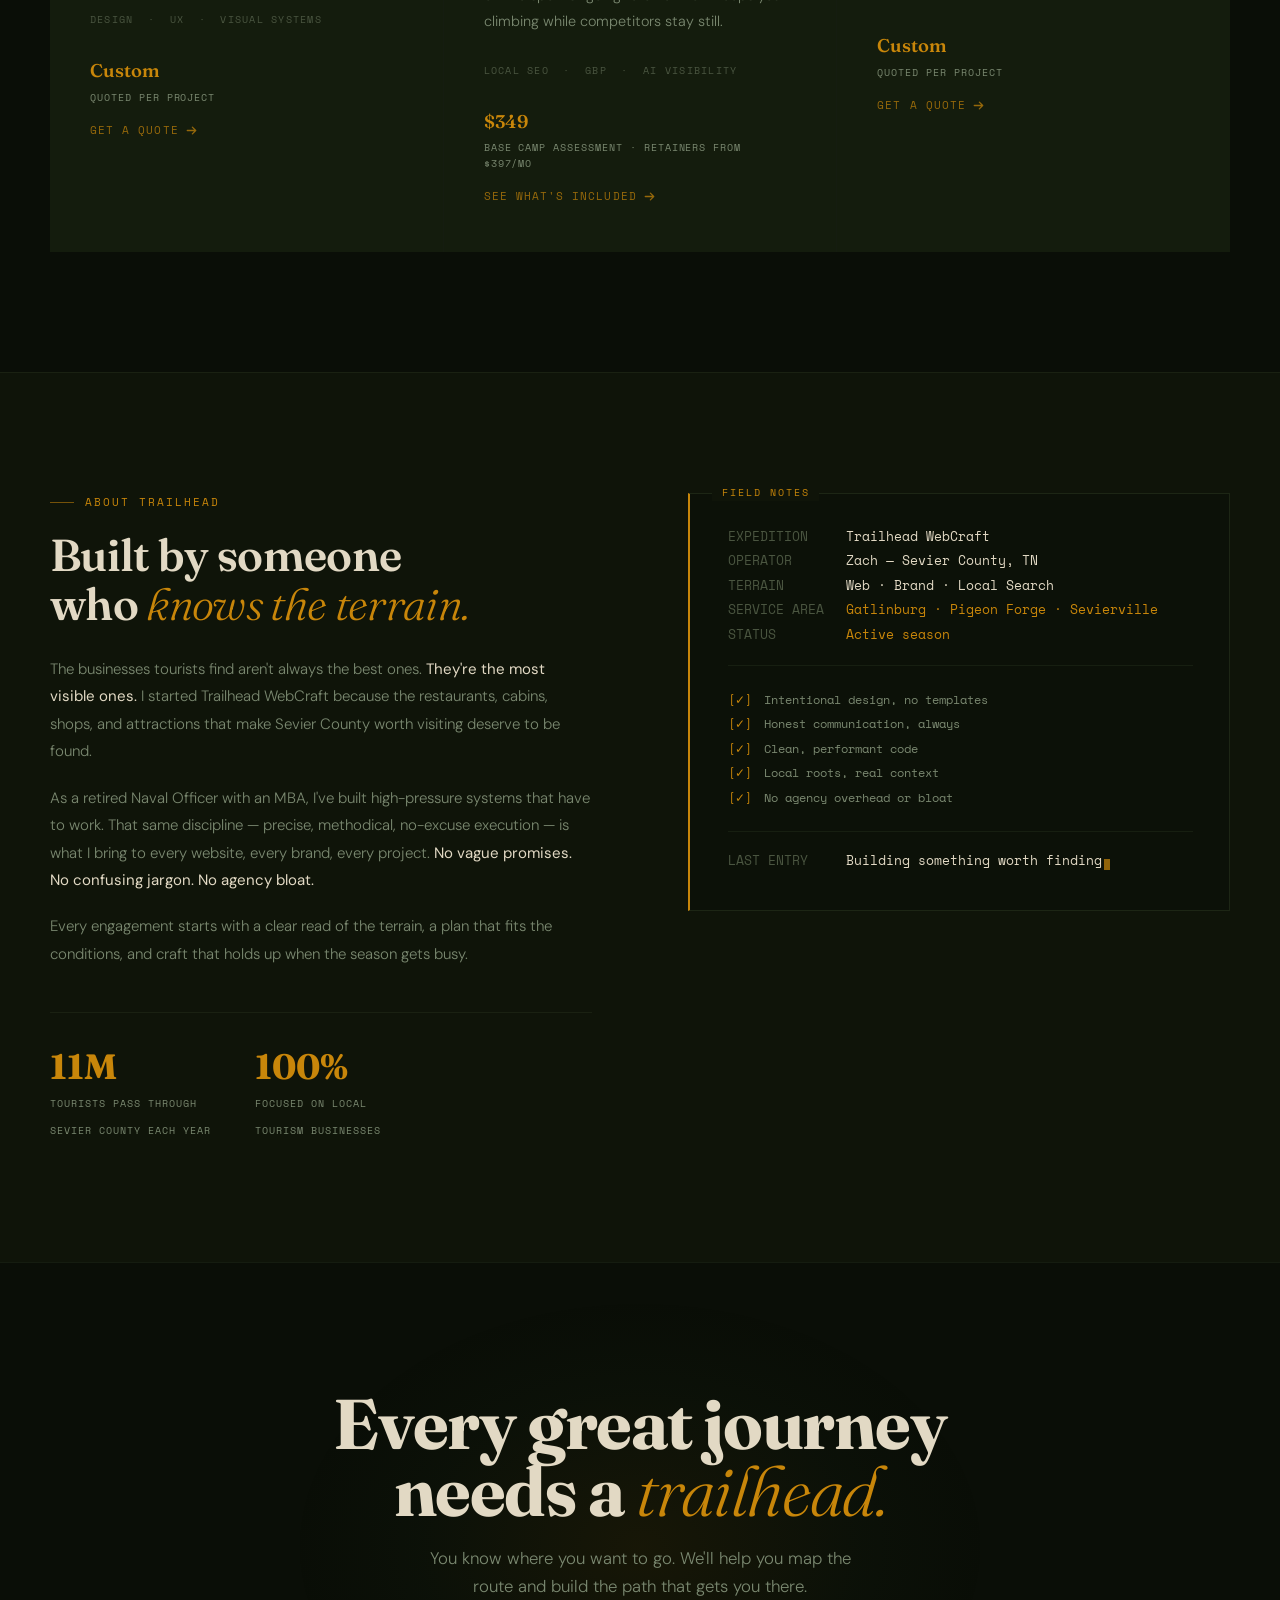
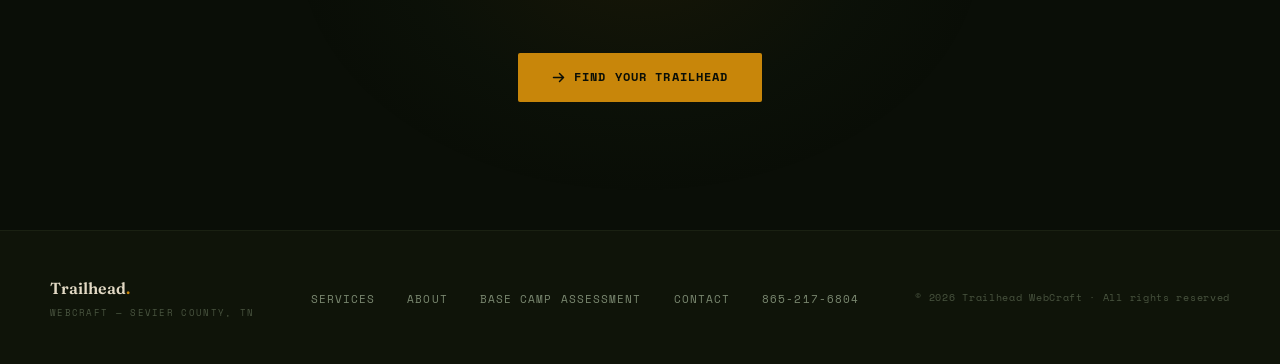
==== commit 6afc0eac: "Remove unused testimonials CSS" ====
--- a/index.html
+++ b/index.html
@@ -177,13 +177,14 @@
     ───────────────────────────────────────── */
     .cursor-dot {
       position: fixed;
+      top: 0;
+      left: 0;
       width: 9px;
       height: 9px;
       border-radius: 50%;
       background: var(--accent);
       pointer-events: none;
       z-index: 9999;
-      transform: translate(-50%, -50%);
       box-shadow:
         0 0 8px 3px rgba(200, 134, 10, 0.5),
         0 0 22px 8px rgba(200, 134, 10, 0.18);
@@ -192,13 +193,14 @@
 
     .cursor-ring {
       position: fixed;
+      top: 0;
+      left: 0;
       width: 38px;
       height: 38px;
       border-radius: 50%;
       border: 1px solid rgba(200, 134, 10, 0.3);
       pointer-events: none;
       z-index: 9998;
-      transform: translate(-50%, -50%);
       transition: width 0.25s ease, height 0.25s ease, border-color 0.25s ease;
     }
 
@@ -708,72 +710,6 @@
     }
 
     /* ─────────────────────────────────────────
-       ③b TESTIMONIALS
-    ───────────────────────────────────────── */
-    #testimonials {
-      padding: 7.5rem 2.5rem;
-      background: var(--bg-surface);
-      border-top: 1px solid var(--border);
-    }
-
-    #testimonials .section-heading {
-      margin-bottom: 3.5rem;
-    }
-
-    .testimonials-grid {
-      max-width: 1180px;
-      margin: 0 auto;
-      display: grid;
-      grid-template-columns: repeat(3, 1fr);
-      gap: 1.5rem;
-    }
-
-    .testimonial-card {
-      background: var(--bg-card);
-      border: 1px solid var(--border);
-      border-left: 2px solid var(--accent);
-      padding: 2.25rem 2rem;
-      margin: 0;
-      display: flex;
-      flex-direction: column;
-      gap: 1.5rem;
-      transition: background 0.3s ease;
-    }
-
-    .testimonial-card:hover { background: var(--bg-card-hover); }
-
-    .testimonial-card blockquote {
-      font-family: 'Fraunces', serif;
-      font-size: 0.98rem;
-      font-style: italic;
-      font-weight: 300;
-      color: var(--text);
-      line-height: 1.75;
-      opacity: 0.88;
-    }
-
-    .testimonial-card figcaption { margin-top: auto; }
-
-    .testimonial-name {
-      display: block;
-      font-family: 'DM Sans', sans-serif;
-      font-size: 0.88rem;
-      font-weight: 500;
-      font-style: normal;
-      color: var(--text);
-    }
-
-    .testimonial-biz {
-      display: block;
-      font-family: 'Space Mono', monospace;
-      font-size: 0.6rem;
-      letter-spacing: 0.1em;
-      text-transform: uppercase;
-      color: var(--text-muted);
-      margin-top: 0.25rem;
-    }
-
-    /* ─────────────────────────────────────────
        ④ ABOUT
     ───────────────────────────────────────── */
     #about {
@@ -1041,9 +977,6 @@
       .about-grid {
         grid-template-columns: 1fr;
         gap: 3.5rem;
-      }
-      .testimonials-grid {
-        grid-template-columns: 1fr;
       }
     }
 
@@ -1081,7 +1014,6 @@
       .hero-title { font-size: clamp(3.2rem, 14vw, 6rem); }
       #services { padding: 5.5rem 1.5rem; }
       .services-header { margin-bottom: 2.5rem; }
-      #testimonials { padding: 5.5rem 1.5rem; }
       #about { padding: 5.5rem 1.5rem; }
       .about-stats { gap: 2rem; }
       #cta { padding: 6rem 1.5rem; }
@@ -1304,65 +1236,6 @@
         </a>
       </div>
 
-    </div>
-  </section>
-
-  <!-- ─────────────────────────────────────────
-       ③b TESTIMONIALS
-
-       HOW TO ADD REAL QUOTES:
-       Find the three <figure class="testimonial-card"> blocks below.
-       - Replace the text inside <blockquote> with the client's actual words.
-         2–4 sentences is the sweet spot. Lead with a specific outcome
-         (more bookings, better rankings, first page on Google) if possible.
-       - Replace <cite class="testimonial-name"> with the person's name.
-       - Replace <span class="testimonial-biz"> with their business name
-         and city (e.g. "Smoky Mountain Fudge Kitchen · Gatlinburg, TN").
-       - Remove the <!-- TODO --> comment above each card when filled in.
-       - Consider one quote per service line: SEO, Web Design, Brand.
-  ───────────────────────────────────────── -->
-  <section id="testimonials" aria-label="Client testimonials">
-    <div class="container">
-      <div class="reveal">
-        <p class="eyebrow">From the trail</p>
-        <h2 class="section-heading">What clients say.</h2>
-      </div>
-      <div class="testimonials-grid">
-
-        <!-- TODO: Replace with real client quote — ideally an SEO / BCA client -->
-        <figure class="testimonial-card reveal d1">
-          <blockquote>
-            "Add your first client testimonial here. A result-focused quote works best — something specific like 'we started showing up on the first page within six weeks' gives future clients a concrete sense of what to expect."
-          </blockquote>
-          <figcaption>
-            <cite class="testimonial-name">Client Name</cite>
-            <span class="testimonial-biz">Business Type · Gatlinburg, TN</span>
-          </figcaption>
-        </figure>
-
-        <!-- TODO: Replace with real client quote — ideally a web design client -->
-        <figure class="testimonial-card reveal d2">
-          <blockquote>
-            "Add your second client testimonial here. This card could speak to the experience of working with Zach — communication, turnaround time, the quality of the final product — to complement the outcome-focused quotes."
-          </blockquote>
-          <figcaption>
-            <cite class="testimonial-name">Client Name</cite>
-            <span class="testimonial-biz">Business Type · Pigeon Forge, TN</span>
-          </figcaption>
-        </figure>
-
-        <!-- TODO: Replace with real client quote — ideally a brand identity or long-term client -->
-        <figure class="testimonial-card reveal d3">
-          <blockquote>
-            "Add your third client testimonial here. A quote from a client who has used multiple services (e.g. web + SEO) is ideal for this slot — it reinforces depth of relationship and breadth of capability."
-          </blockquote>
-          <figcaption>
-            <cite class="testimonial-name">Client Name</cite>
-            <span class="testimonial-biz">Business Type · Sevierville, TN</span>
-          </figcaption>
-        </figure>
-
-      </div>
     </div>
   </section>
 
@@ -1521,8 +1394,7 @@
     document.addEventListener('mousemove', e => {
       mx = e.clientX;
       my = e.clientY;
-      dot.style.left = mx + 'px';
-      dot.style.top  = my + 'px';
+      dot.style.transform = `translate(${mx}px, ${my}px) translate(-50%, -50%)`;
     });
 
     document.querySelectorAll('a, button, .service-card').forEach(el => {
@@ -1539,8 +1411,7 @@
     (function animateRing() {
       rx += (mx - rx) * 0.1;
       ry += (my - ry) * 0.1;
-      ring.style.left = rx + 'px';
-      ring.style.top  = ry + 'px';
+      ring.style.transform = `translate(${rx}px, ${ry}px) translate(-50%, -50%)`;
       requestAnimationFrame(animateRing);
     })();
 
@@ -1559,6 +1430,12 @@
     function resizeTopo() {
       TW = topoCanvas.width  = window.innerWidth;
       TH = topoCanvas.height = window.innerHeight;
+      const maxR = Math.hypot(TW, TH) * 0.65;
+      centers.forEach(c => {
+        c.cx   = TW * c.fx;
+        c.cy   = TH * c.fy;
+        c.maxR = maxR;
+      });
     }
 
     let topoTime = 0;
@@ -1567,9 +1444,9 @@
       topoTime += 0.007;
 
       centers.forEach((c, ci) => {
-        const cx = TW * c.fx;
-        const cy = TH * c.fy;
-        const maxR = Math.hypot(TW, TH) * 0.65;
+        const cx = c.cx;
+        const cy = c.cy;
+        const maxR = c.maxR;
 
         for (let r = c.startR; r < maxR; r += c.step) {
           tc.beginPath();
@@ -1649,10 +1526,12 @@
     initParticles();
     drawParticles();
 
+    let resizeTimer;
     window.addEventListener('resize', () => {
       resizeTopo();
       resizeParticles();
-      initParticles();
+      clearTimeout(resizeTimer);
+      resizeTimer = setTimeout(initParticles, 150);
     });
 
 
